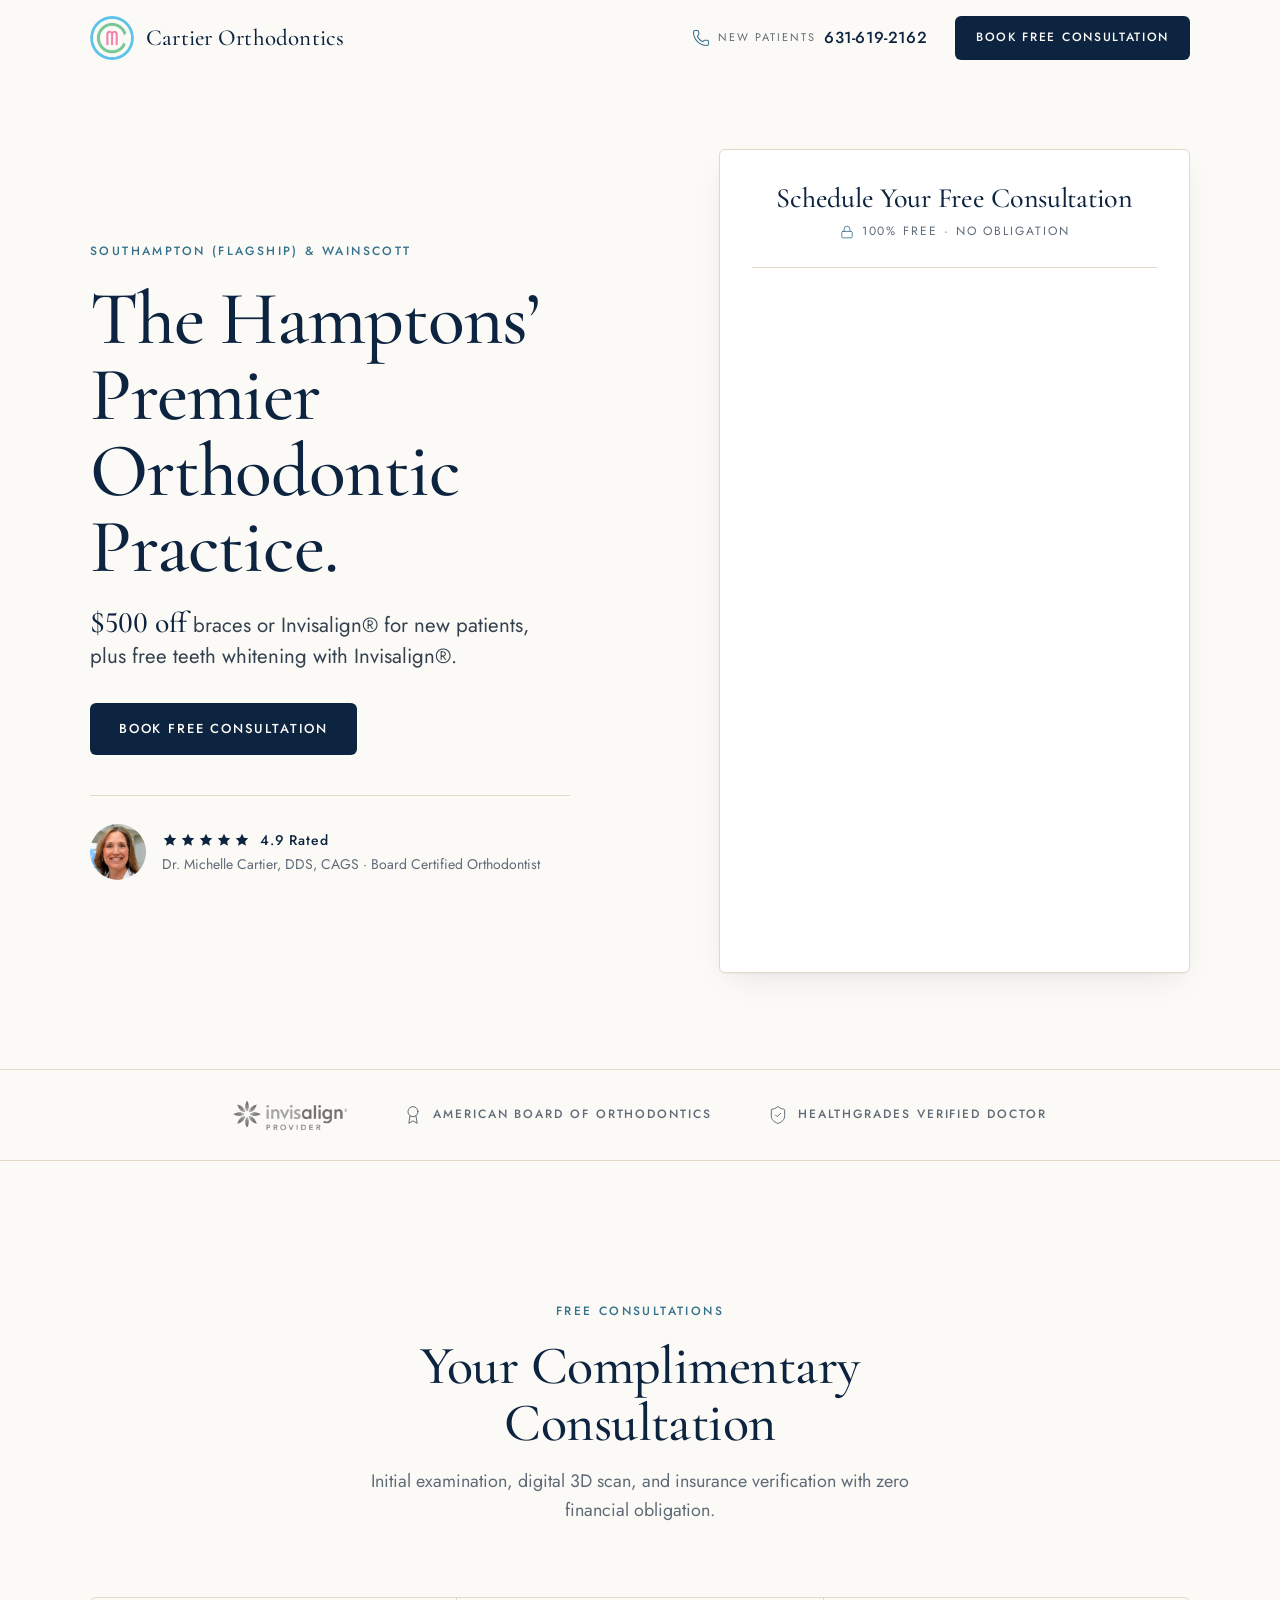
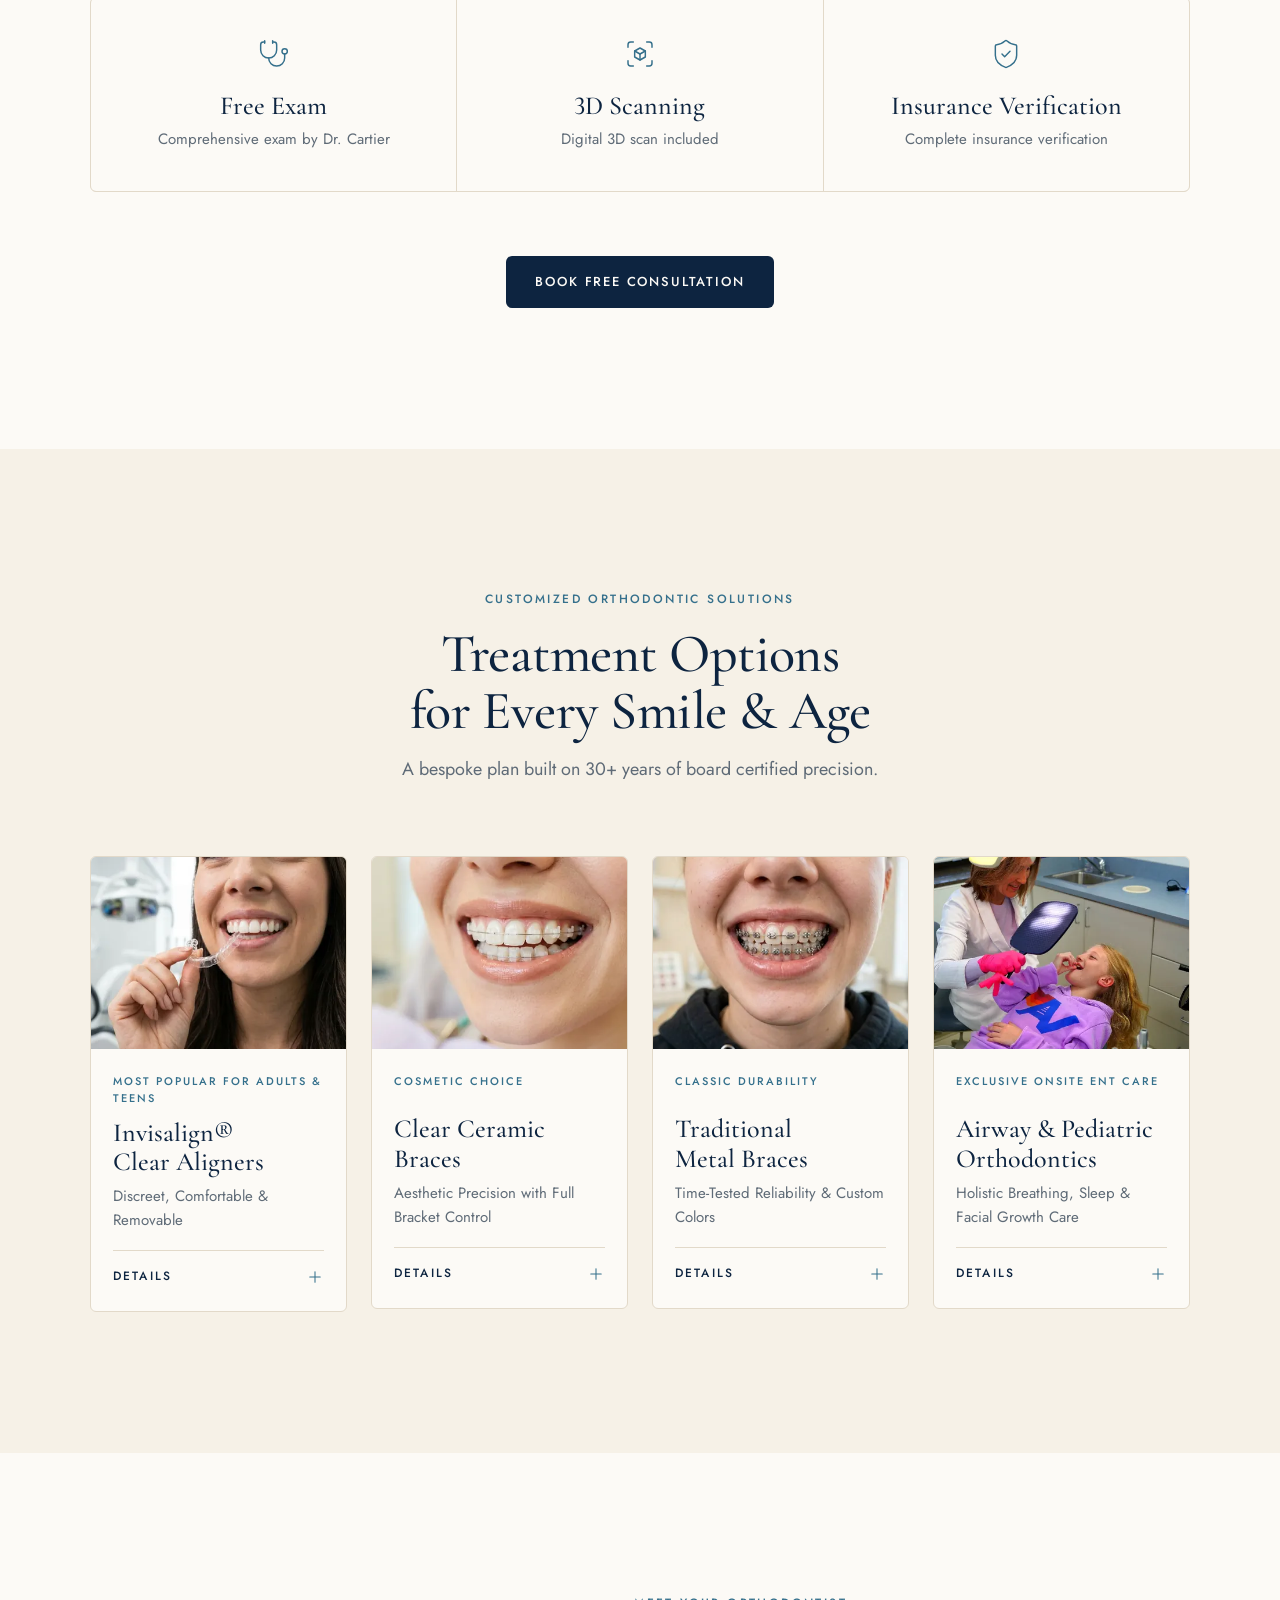
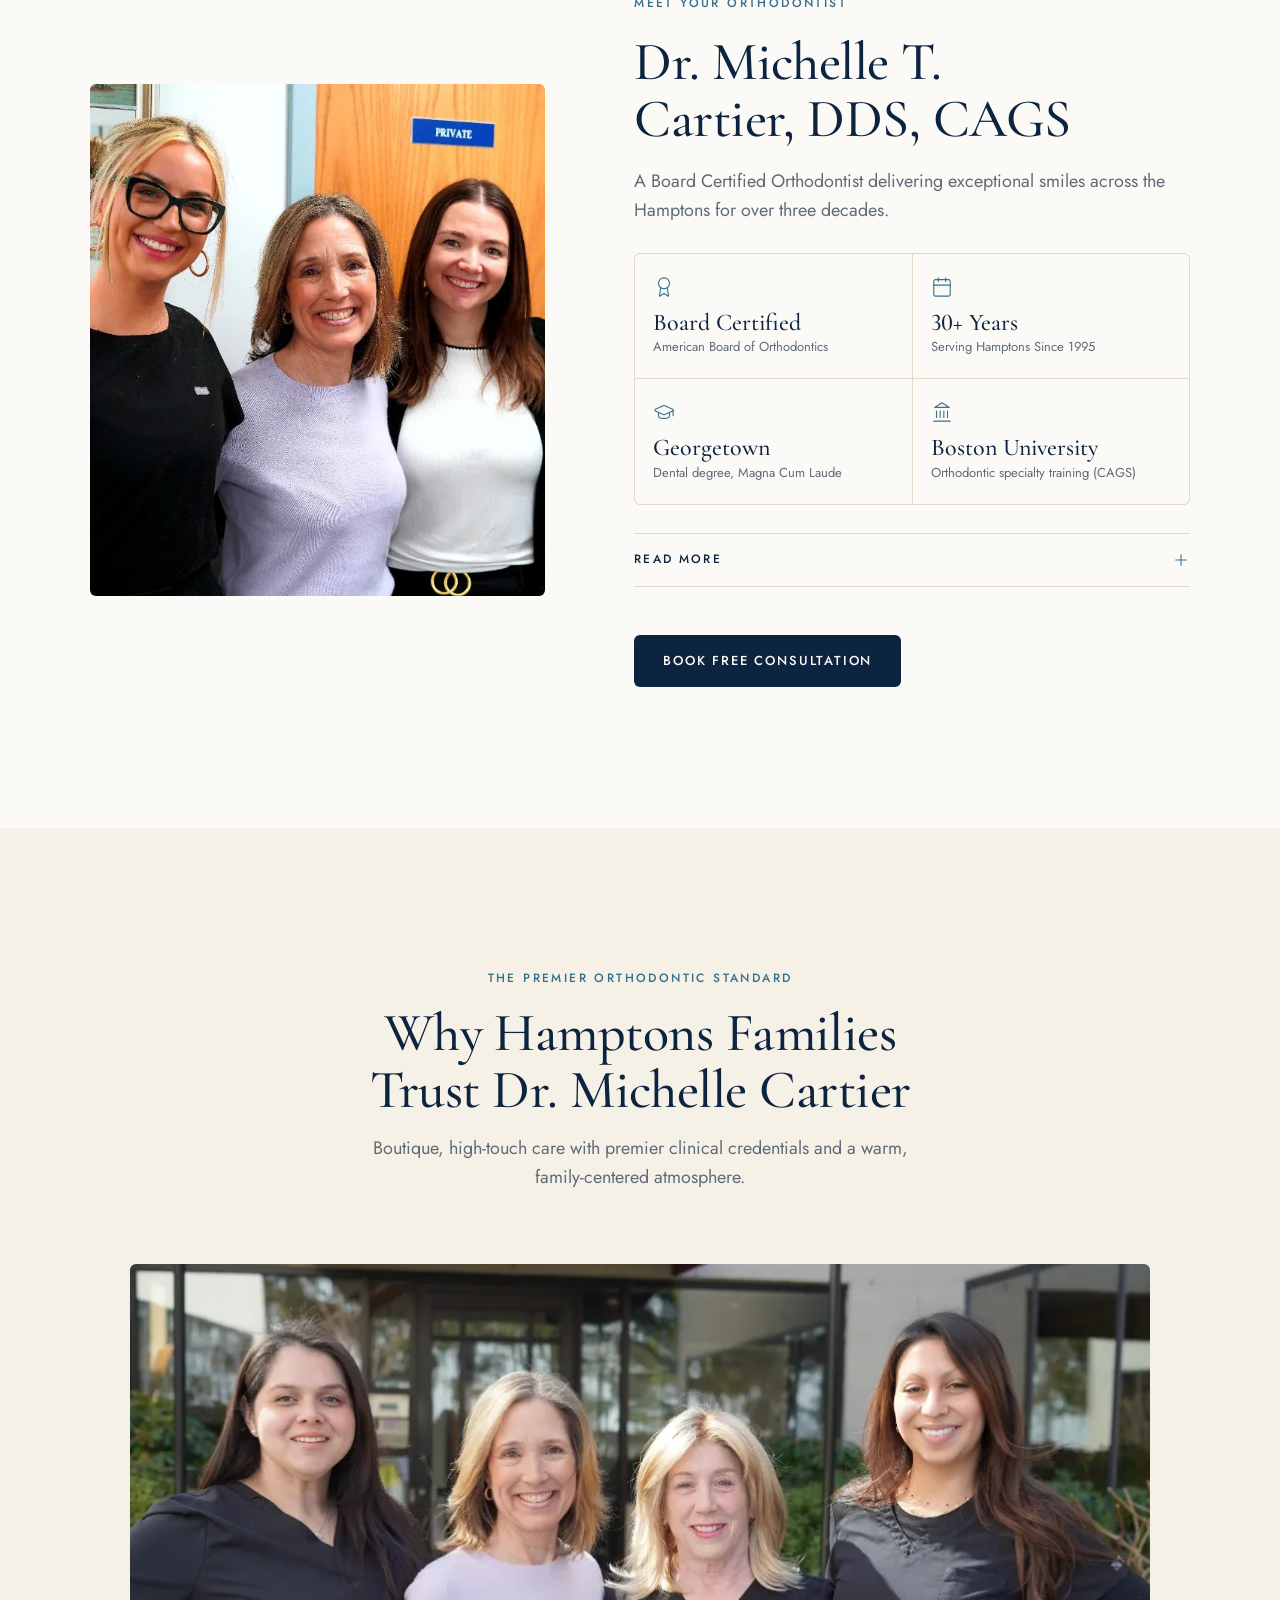
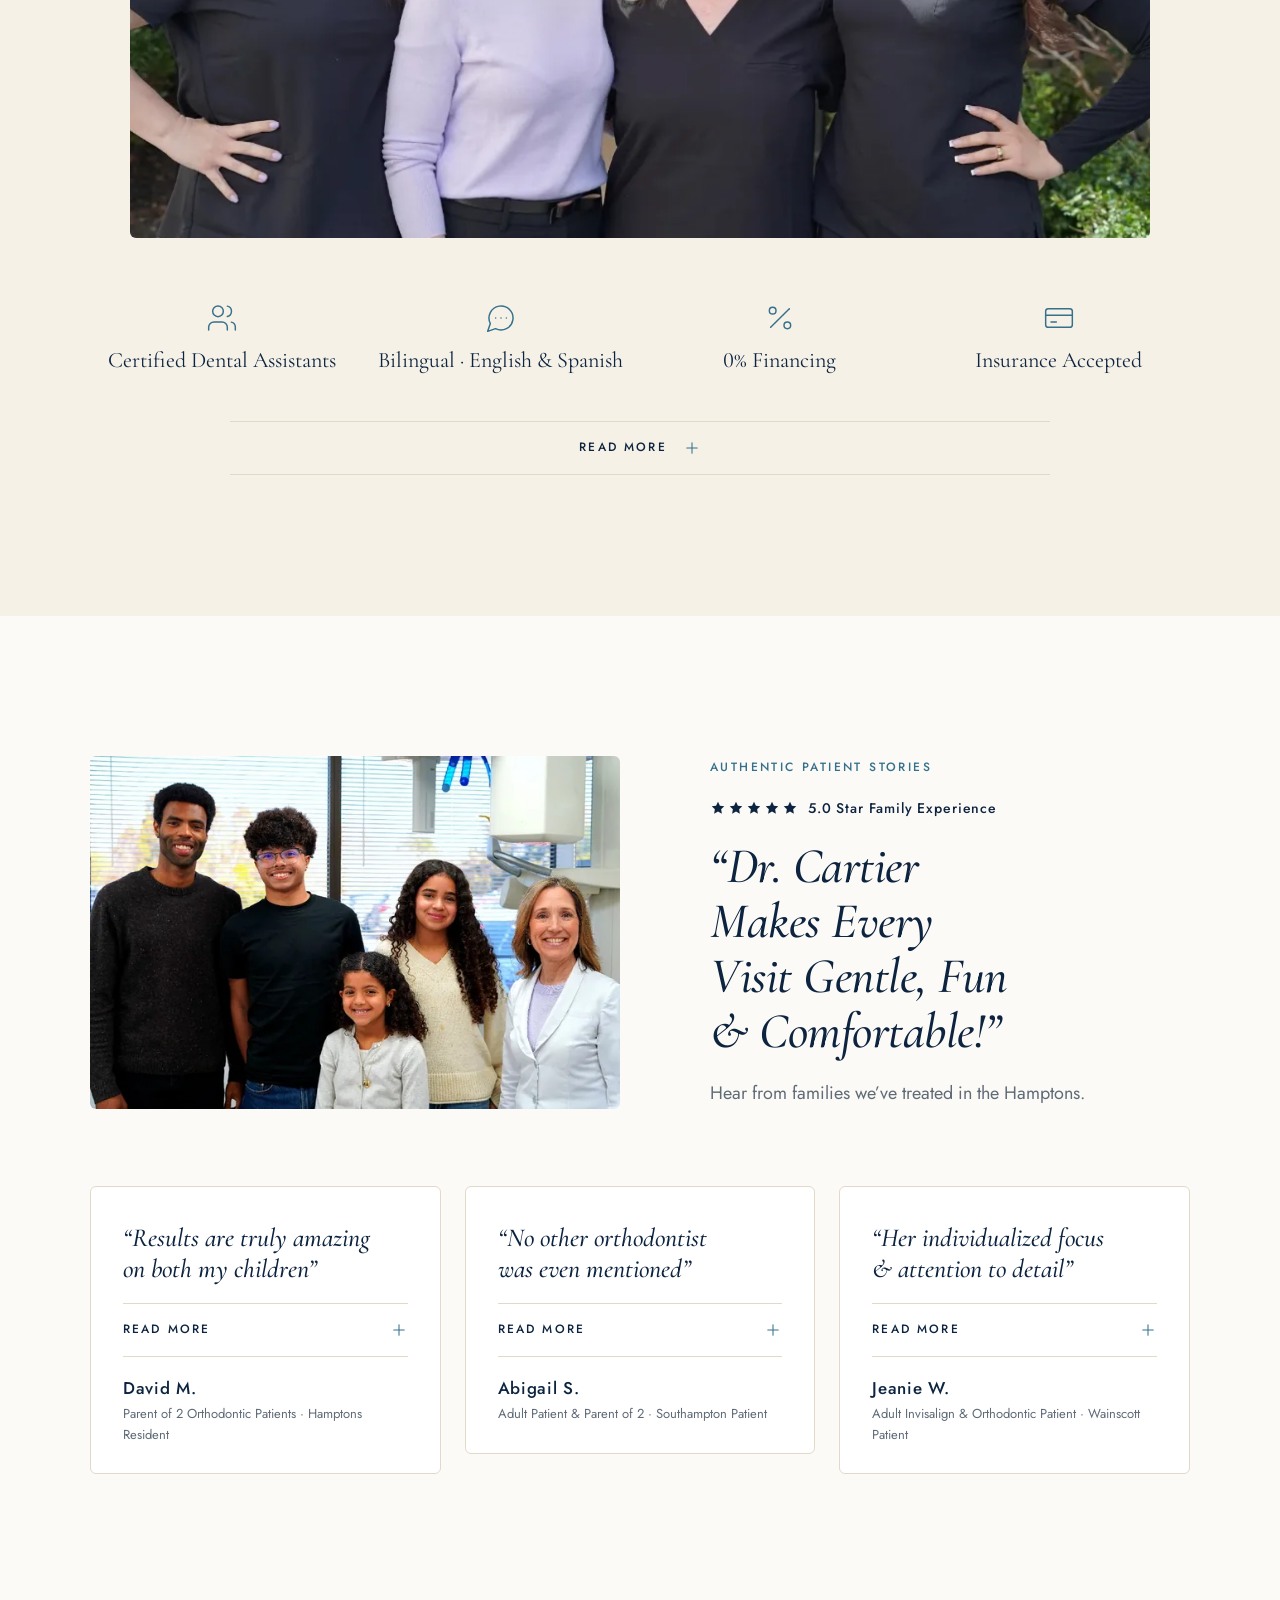
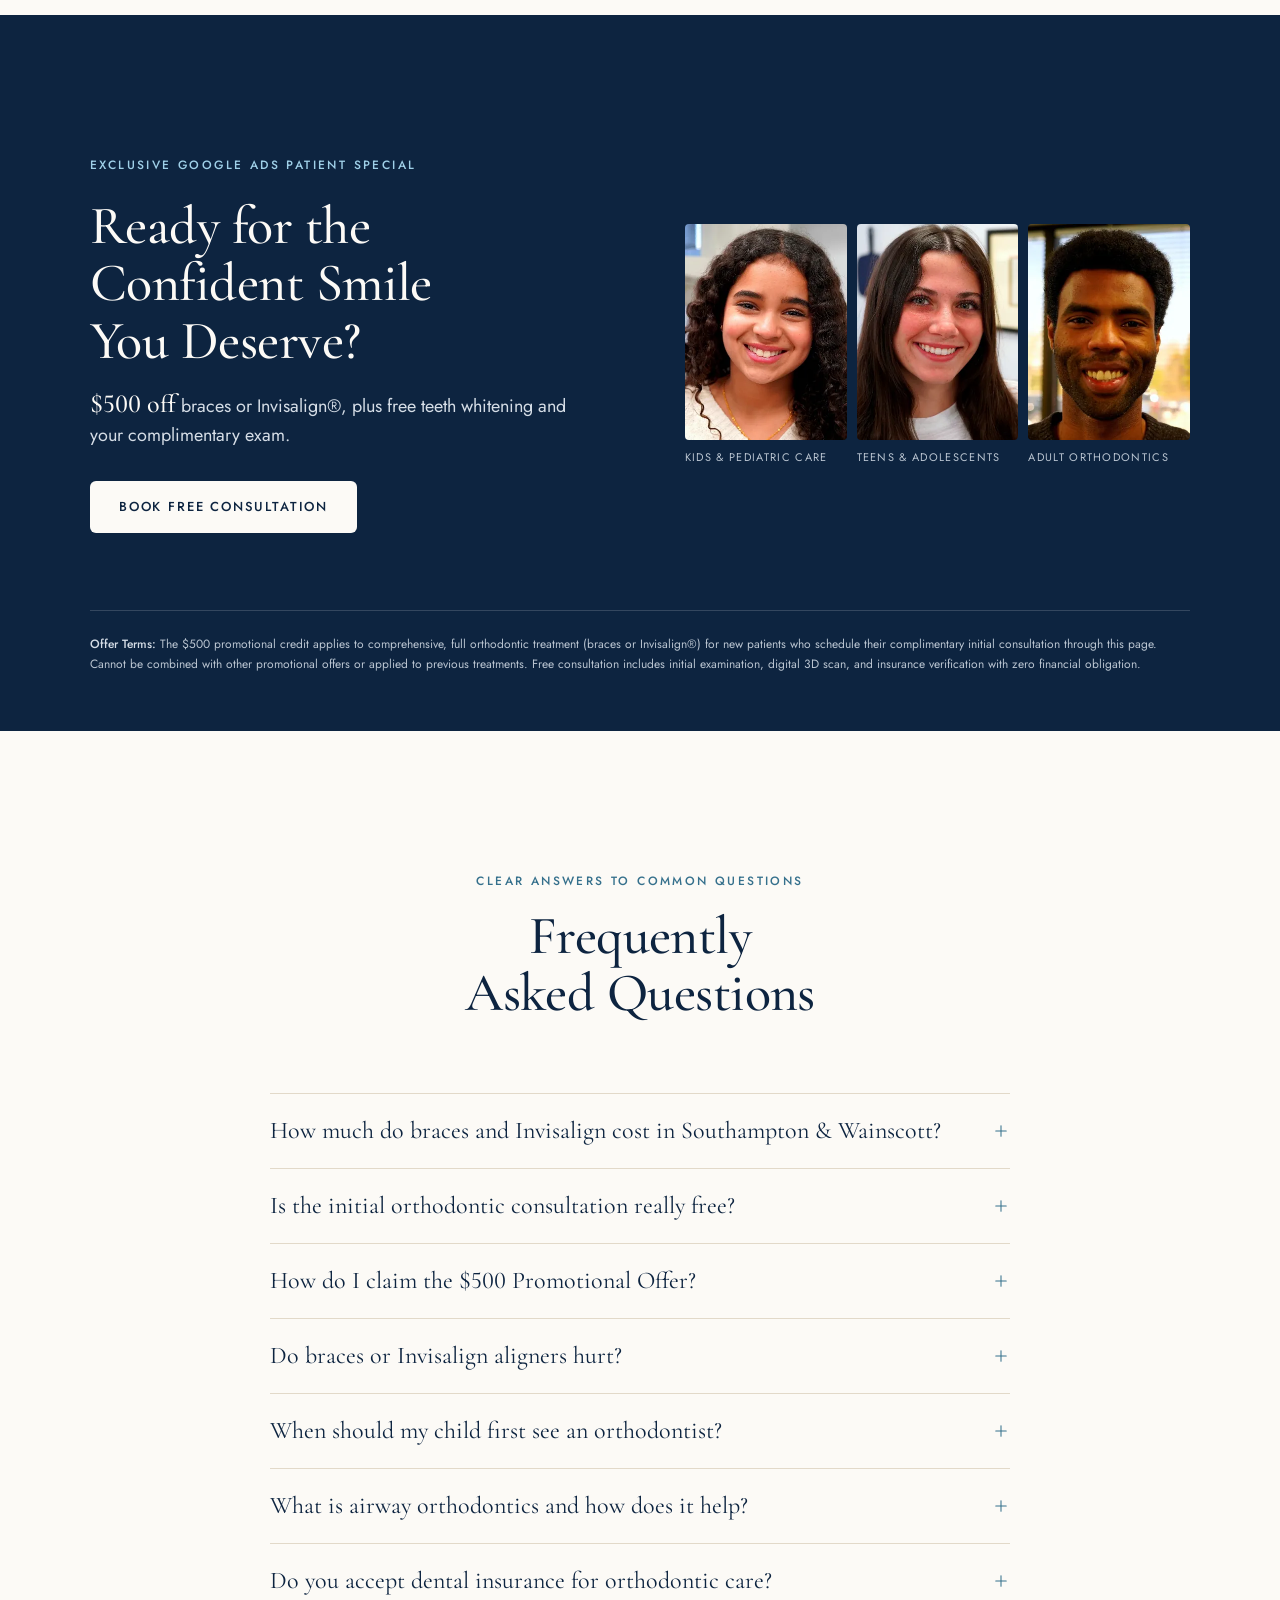
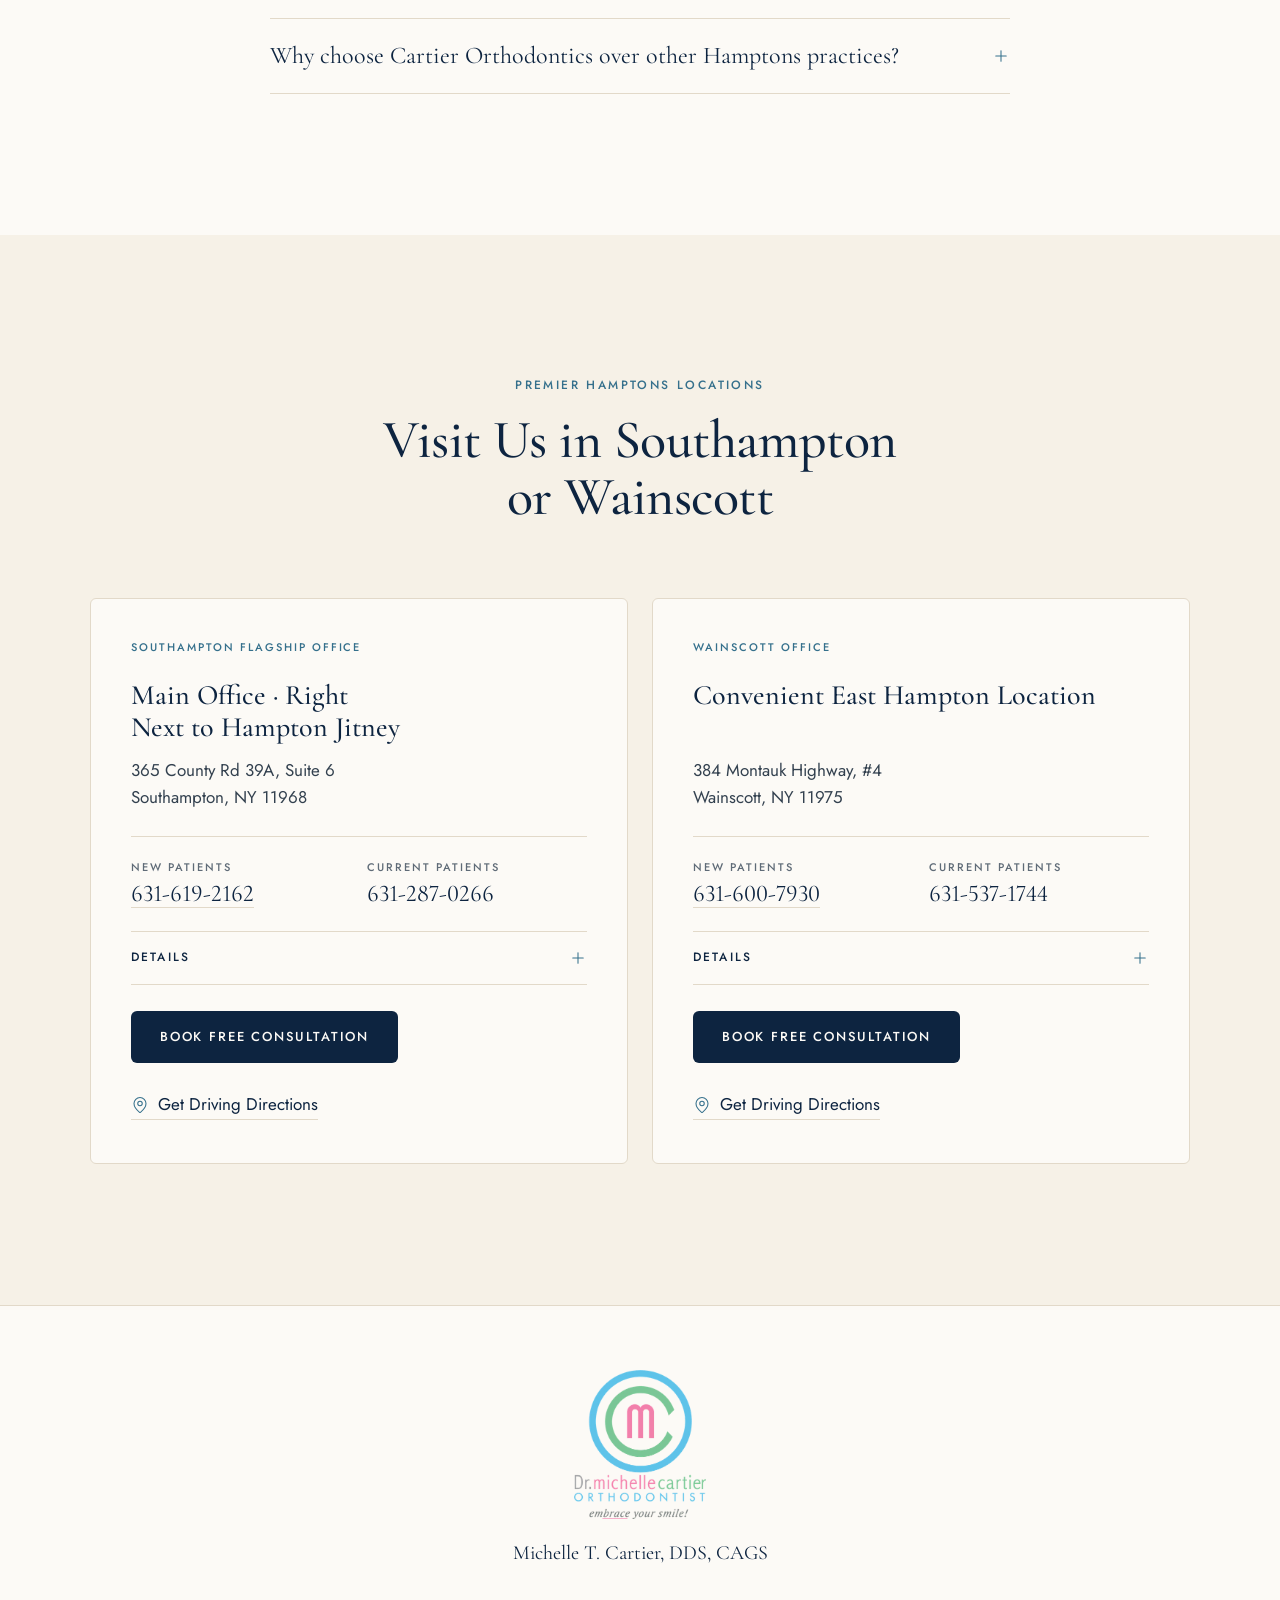
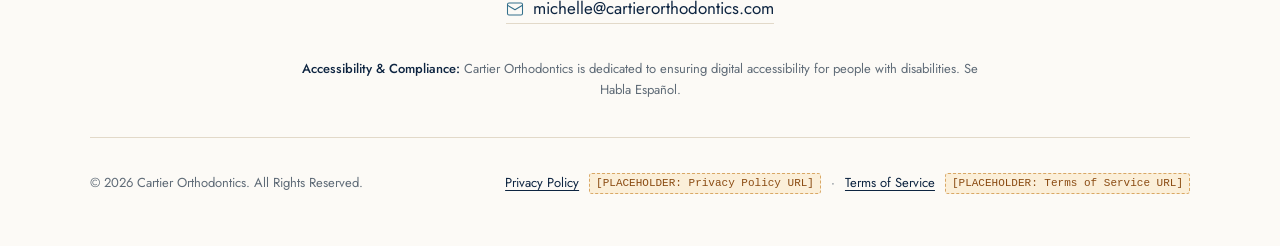
==== index.html @ 38814893 "Redesign Cartier Orthodontics landing page in a quiet-luxury style Static rebuild of the existing Go" ====
<!DOCTYPE html>
<html lang="en">
<head>
<meta charset="utf-8">
<meta name="viewport" content="width=device-width, initial-scale=1">
<title>Cartier Orthodontics | $500 Off Braces &amp; Invisalign | Southampton &amp; Wainscott</title>
<meta name="description" content="The Hamptons' Premier Orthodontic Practice. Board Certified Dr. Michelle Cartier offers Invisalign, braces, and pediatric airway care in Southampton &amp; Wainscott.">
<meta name="author" content="Cartier Orthodontics">
<meta property="og:type" content="website">
<meta property="og:title" content="Cartier Orthodontics | $500 Off Braces &amp; Invisalign | Southampton &amp; Wainscott">
<meta property="og:description" content="The Hamptons' Premier Orthodontic Practice. Board Certified Dr. Michelle Cartier offers Invisalign, braces, and pediatric airway care in Southampton &amp; Wainscott.">
<meta property="og:image" content="https://vibe.filesafe.space/1790687176859558297/attachments/1766eabd-2671-4371-a433-3eff29d74d68.jpg">
<meta name="twitter:card" content="summary_large_image">
<meta name="twitter:image" content="https://vibe.filesafe.space/1790687176859558297/attachments/1766eabd-2671-4371-a433-3eff29d74d68.jpg">
<meta name="theme-color" content="#fcfaf6">
<link rel="icon" type="image/png" href="assets/img/favicon.png">

<link rel="preconnect" href="https://link.smilehub.io">
<link rel="preload" href="assets/fonts/cormorant-garamond-latin-wght-normal.woff2" as="font" type="font/woff2" crossorigin>
<link rel="preload" href="assets/fonts/jost-latin-wght-normal.woff2" as="font" type="font/woff2" crossorigin>
<link rel="stylesheet" href="assets/css/styles.css">
<script>document.documentElement.className += ' js';</script>

<!-- ============================================================
     Google Ads tag + call-tracking + conversion helper.
     Copied unchanged from the existing landing page. Do not edit.
     ============================================================ -->
<script src="https://www.googletagmanager.com/gtag/js?id=AW-18036592609" async=""></script>
<script>window.dataLayer = window.dataLayer || [];
function gtag(){dataLayer.push(arguments);}
gtag('js', new Date());
gtag('config', 'AW-18036592609');
gtag('config', 'AW-18036592609/fwd5CI35qp8dEOGfwphD', { 'phone_conversion_number': '(631) 600-7930' });
gtag('config', 'AW-18036592609/lV72CJD5qp8dEOGfwphD', { 'phone_conversion_number': '(631) 619-2162' });
function gtag_report_conversion(url) {
  var callback = function () {
    if (typeof(url) != 'undefined') { window.location = url; }
  };
  gtag('event', 'conversion', {
      'send_to': 'AW-18036592609/rTI0CJP5qp8dEOGfwphD',
      'value': 5.0,
      'currency': 'USD',
      'event_callback': callback
  });
  return false;
}</script>
</head>
<body>

<!-- Line-icon sprite -->
<svg xmlns="http://www.w3.org/2000/svg" class="sprite" aria-hidden="true" focusable="false">
  <symbol id="i-phone" viewBox="0 0 24 24"><path d="M13.8 16.6a1 1 0 0 0 1.2-.3l.4-.5a2 2 0 0 1 1.6-.8h3a2 2 0 0 1 2 2v3a2 2 0 0 1-2 2A18 18 0 0 1 2 4a2 2 0 0 1 2-2h3a2 2 0 0 1 2 2v3a2 2 0 0 1-.8 1.6l-.5.4a1 1 0 0 0-.3 1.2 14 14 0 0 0 6.4 6.4z"/></symbol>
  <symbol id="i-star" viewBox="0 0 24 24"><path fill="currentColor" stroke="none" d="M12 2.6l2.9 5.9 6.5.9-4.7 4.6 1.1 6.5L12 17.4l-5.8 3.1 1.1-6.5L2.6 9.4l6.5-.9z"/></symbol>
  <symbol id="i-exam" viewBox="0 0 24 24"><path d="M11 2v2"/><path d="M5 2v2"/><path d="M5 3H4a2 2 0 0 0-2 2v4a6 6 0 0 0 12 0V5a2 2 0 0 0-2-2h-1"/><path d="M8 15a6 6 0 0 0 12 0v-3"/><circle cx="20" cy="10" r="2"/></symbol>
  <symbol id="i-scan" viewBox="0 0 24 24"><path d="M3 7V5a2 2 0 0 1 2-2h2"/><path d="M17 3h2a2 2 0 0 1 2 2v2"/><path d="M21 17v2a2 2 0 0 1-2 2h-2"/><path d="M7 21H5a2 2 0 0 1-2-2v-2"/><path d="M12 7.5l4 2.25v4.5l-4 2.25-4-2.25v-4.5z"/><path d="M12 12l4-2.25"/><path d="M12 12v4.5"/><path d="M12 12L8 9.75"/></symbol>
  <symbol id="i-shield" viewBox="0 0 24 24"><path d="M20 13c0 5-3.5 7.5-7.7 9a1 1 0 0 1-.6 0C7.5 20.500 4 18 4 13V6a1 1 0 0 1 1-1c2 0 4.500-1.200 6.200-2.700a1.200 1.200 0 0 1 1.600 0C14.500 3.800 17 5 19 5a1 1 0 0 1 1 1z"/><path d="M9 12l2 2 4-4"/></symbol>
  <symbol id="i-award" viewBox="0 0 24 24"><circle cx="12" cy="8" r="6"/><path d="M15.500 12.900L17 22l-5-3-5 3 1.500-9.100"/></symbol>
  <symbol id="i-calendar" viewBox="0 0 24 24"><path d="M8 2v4"/><path d="M16 2v4"/><rect x="3" y="4" width="18" height="18" rx="2"/><path d="M3 10h18"/></symbol>
  <symbol id="i-cap" viewBox="0 0 24 24"><path d="M21.400 10.900a1 1 0 0 0 0-1.800l-8.600-3.900a2 2 0 0 0-1.600 0L2.600 9.100a1 1 0 0 0 0 1.800l8.600 3.900a2 2 0 0 0 1.600 0z"/><path d="M22 10v6"/><path d="M6 12.500V16a6 3 0 0 0 12 0v-3.500"/></symbol>
  <symbol id="i-landmark" viewBox="0 0 24 24"><path d="M3 22h18"/><path d="M6 18v-7"/><path d="M10 18v-7"/><path d="M14 18v-7"/><path d="M18 18v-7"/><path d="M12 2l8 5H4z"/></symbol>
  <symbol id="i-users" viewBox="0 0 24 24"><path d="M16 21v-2a4 4 0 0 0-4-4H6a4 4 0 0 0-4 4v2"/><circle cx="9" cy="7" r="4"/><path d="M22 21v-2a4 4 0 0 0-3-3.900"/><path d="M16 3.100a4 4 0 0 1 0 7.800"/></symbol>
  <symbol id="i-chat" viewBox="0 0 24 24"><path d="M7.900 20A9 9 0 1 0 4 16.100L2 22z"/><path d="M8 12h.01"/><path d="M12 12h.01"/><path d="M16 12h.01"/></symbol>
  <symbol id="i-percent" viewBox="0 0 24 24"><path d="M19 5L5 19"/><circle cx="6.500" cy="6.500" r="2.500"/><circle cx="17.500" cy="17.500" r="2.500"/></symbol>
  <symbol id="i-card" viewBox="0 0 24 24"><rect x="2" y="5" width="20" height="14" rx="2"/><path d="M2 10h20"/><path d="M6 15h4"/></symbol>
  <symbol id="i-pin" viewBox="0 0 24 24"><path d="M20 10c0 5-5.500 10.200-7.400 11.800a1 1 0 0 1-1.200 0C9.500 20.200 4 15 4 10a8 8 0 0 1 16 0"/><circle cx="12" cy="10" r="3"/></symbol>
  <symbol id="i-arrow" viewBox="0 0 24 24"><path d="M5 12h14"/><path d="M13 6l6 6-6 6"/></symbol>
  <symbol id="i-plus" viewBox="0 0 24 24"><path d="M12 5v14"/><path d="M5 12h14"/></symbol>
  <symbol id="i-check" viewBox="0 0 24 24"><path d="M20 6L9 17l-5-5"/></symbol>
  <symbol id="i-mail" viewBox="0 0 24 24"><rect x="2" y="4" width="20" height="16" rx="2"/><path d="M22 7l-10 6L2 7"/></symbol>
  <symbol id="i-lock" viewBox="0 0 24 24"><rect x="3" y="11" width="18" height="11" rx="2"/><path d="M7 11V7a5 5 0 0 1 10 0v4"/></symbol>
</svg>

<a class="skip-link" href="#main">Skip to content</a>

<!-- 1. HEADER ================================================= -->
<header class="site-header" id="top">
  <div class="container header-inner">
    <a class="brand" href="#top">
      <img src="assets/img/logo-emblem.webp" width="160" height="159" alt="Cartier Orthodontics Logo" class="brand-mark">
      <span class="brand-name">Cartier Orthodontics</span>
    </a>
    <div class="header-actions">
      <a class="header-phone" href="tel:6316192162">
        <svg class="icon" aria-hidden="true"><use href="#i-phone"/></svg>
        <span class="header-phone-label">New Patients</span>
        <span class="header-phone-number">631-619-2162</span>
      </a>
      <a class="btn btn-primary btn-sm header-cta" href="#book" data-book>Book Free Consultation</a>
    </div>
  </div>
</header>

<main id="main">

<!-- 2. HERO =================================================== -->
<section class="hero" aria-labelledby="hero-title">
  <div class="container hero-grid">
    <div class="hero-copy">
      <p class="eyebrow">Southampton (Flagship) &amp; Wainscott</p>
      <h1 id="hero-title">The Hamptons’ Premier Orthodontic Practice.</h1>
      <p class="hero-offer"><strong>$500 off</strong> braces or Invisalign® for new patients, plus free teeth whitening with Invisalign®.</p>
      <a class="btn btn-primary hero-cta" href="#book" data-book>Book Free Consultation</a>
      <div class="hero-proof">
        <img src="assets/img/dr-cartier-avatar.webp" width="168" height="168" alt="Dr. Michelle Cartier, DDS, CAGS" class="hero-avatar">
        <div>
          <div class="rating">
            <span class="stars" aria-hidden="true">
              <svg class="icon"><use href="#i-star"/></svg><svg class="icon"><use href="#i-star"/></svg><svg class="icon"><use href="#i-star"/></svg><svg class="icon"><use href="#i-star"/></svg><svg class="icon"><use href="#i-star"/></svg>
            </span>
            <span class="rating-text">4.9 Rated</span>
          </div>
          <p class="hero-proof-line">Dr. Michelle Cartier, DDS, CAGS · Board Certified Orthodontist</p>
        </div>
      </div>
    </div>

    <div class="form-card" id="book" tabindex="-1">
      <div class="form-card-head">
        <h2>Schedule Your Free Consultation</h2>
        <p><svg class="icon" aria-hidden="true"><use href="#i-lock"/></svg> 100% Free · No Obligation</p>
      </div>
      <!-- SmileHub form embed: same form ID, attributes and embed script as the existing page. Do not edit. -->
      <div class="form-frame">
        <iframe src="https://link.smilehub.io/widget/form/3PoF8FP86X7OfRoyfHb0" style="width:100%;height:680px;border:none" id="inline-3PoF8FP86X7OfRoyfHb0" data-layout="{&quot;id&quot;:&quot;INLINE&quot;}" data-trigger-type="alwaysShow" data-trigger-value="" data-activation-type="alwaysActivated" data-activation-value="" data-deactivation-type="neverDeactivate" data-deactivation-value="" data-form-name="LPF - Basic $500 Off + Complimentary Teeth Whitening - New" data-layout-iframe-id="inline-3PoF8FP86X7OfRoyfHb0" data-form-id="3PoF8FP86X7OfRoyfHb0" data-cookie-consent="true" data-cookie-consent-provider="auto" title="LPF - Basic $500 Off + Complimentary Teeth Whitening - New"></iframe>
      </div>
    </div>
  </div>
</section>

<!-- 3. TRUST STRIP ============================================ -->
<section class="trust" aria-label="Credentials">
  <div class="container trust-row">
    <div class="trust-item">
      <img src="assets/img/invisalign-provider.webp" width="368" height="110" alt="Invisalign Verified Provider" loading="lazy" decoding="async">
    </div>
    <div class="trust-item">
      <svg class="icon" aria-hidden="true"><use href="#i-award"/></svg>
      <span>American Board of Orthodontics</span>
    </div>
    <div class="trust-item">
      <svg class="icon" aria-hidden="true"><use href="#i-shield"/></svg>
      <span>Healthgrades Verified Doctor</span>
    </div>
  </div>
</section>

<!-- 4. FREE CONSULTATION ====================================== -->
<section class="section" aria-labelledby="consult-title">
  <div class="container">
    <header class="section-head reveal">
      <p class="eyebrow">Free Consultations</p>
      <h2 id="consult-title">Your Complimentary Consultation</h2>
      <p class="lede">Initial examination, digital 3D scan, and insurance verification with zero financial obligation.</p>
    </header>
    <ul class="tiles tiles-3 reveal">
      <li class="tile">
        <svg class="icon icon-lg" aria-hidden="true"><use href="#i-exam"/></svg>
        <h3>Free Exam</h3>
        <p>Comprehensive exam by Dr. Cartier</p>
      </li>
      <li class="tile">
        <svg class="icon icon-lg" aria-hidden="true"><use href="#i-scan"/></svg>
        <h3>3D Scanning</h3>
        <p>Digital 3D scan included</p>
      </li>
      <li class="tile">
        <svg class="icon icon-lg" aria-hidden="true"><use href="#i-shield"/></svg>
        <h3>Insurance Verification</h3>
        <p>Complete insurance verification</p>
      </li>
    </ul>
    <div class="section-cta reveal">
      <a class="btn btn-primary" href="#book" data-book>Book Free Consultation</a>
    </div>
  </div>
</section>

<!-- 5. TREATMENTS ============================================= -->
<section class="section section-ivory" id="treatments-section" aria-labelledby="treatments-title">
  <div class="container">
    <header class="section-head reveal">
      <p class="eyebrow">Customized Orthodontic Solutions</p>
      <h2 id="treatments-title">Treatment Options for Every Smile &amp; Age</h2>
      <p class="lede">A bespoke plan built on 30+ years of board certified precision.</p>
    </header>

    <div class="cards cards-4 reveal">

      <article class="card treatment">
        <div class="card-media">
          <img src="assets/img/treatment-invisalign-440.webp" srcset="assets/img/treatment-invisalign-440.webp 440w, assets/img/treatment-invisalign-720.webp 669w" sizes="(min-width: 1080px) 260px, (min-width: 640px) 45vw, 92vw" width="669" height="502" alt="Invisalign® Clear Aligners" loading="lazy" decoding="async">
        </div>
        <div class="card-body">
          <p class="card-tag">Most Popular for Adults &amp; Teens</p>
          <h3>Invisalign® Clear Aligners</h3>
          <p class="card-line">Discreet, Comfortable &amp; Removable</p>
          <details class="more">
            <summary><span>Details</span><svg class="icon" aria-hidden="true"><use href="#i-plus"/></svg></summary>
            <div class="more-body">
              <p>A series of custom, virtually invisible trays that gently straighten your teeth. Removable for meals, photos, and brushing, giving you maximum freedom without metal brackets.</p>
              <ul class="checks">
                <li>100% Removable for eating, sports &amp; events</li>
                <li>Smooth, comfortable medical-grade SmartTrack plastic</li>
                <li>Average treatment time: 6 to 18 months</li>
                <li>Includes Free Professional Whitening with $500 Offer</li>
              </ul>
              <figure class="before-after">
                <img src="assets/img/before-after-invisalign-14mo.webp" width="295" height="168" alt="Invisalign before and after smile transformation" loading="lazy" decoding="async">
                <figcaption>Before &amp; After · Treatment duration: 14 Months</figcaption>
              </figure>
            </div>
          </details>
        </div>
      </article>

      <article class="card treatment">
        <div class="card-media">
          <img src="assets/img/treatment-clear-braces-440.webp" srcset="assets/img/treatment-clear-braces-440.webp 440w, assets/img/treatment-clear-braces-720.webp 669w" sizes="(min-width: 1080px) 260px, (min-width: 640px) 45vw, 92vw" width="669" height="502" alt="Clear Ceramic Braces" loading="lazy" decoding="async">
        </div>
        <div class="card-body">
          <p class="card-tag">Cosmetic Choice</p>
          <h3>Clear Ceramic Braces</h3>
          <p class="card-line">Aesthetic Precision with Full Bracket Control</p>
          <details class="more">
            <summary><span>Details</span><svg class="icon" aria-hidden="true"><use href="#i-plus"/></svg></summary>
            <div class="more-body">
              <p>Crafted from translucent ceramic material that blends seamlessly with your natural tooth shade. Provides the strong corrective power of braces with minimal visual impact.</p>
              <ul class="checks">
                <li>Translucent ceramic brackets blend with teeth</li>
                <li>Stain-resistant and smooth against lips and cheeks</li>
                <li>Ideal for complex alignments needing subtle appearance</li>
                <li>Eligible for $500 Off &amp; 0% flexible payment plans</li>
              </ul>
              <figure class="before-after">
                <img src="assets/img/before-after-clear-braces-16mo.webp" width="290" height="164" alt="Clear braces before and after smile transformation" loading="lazy" decoding="async">
                <figcaption>Before &amp; After · Treatment duration: 16 Months</figcaption>
              </figure>
            </div>
          </details>
        </div>
      </article>

      <article class="card treatment">
        <div class="card-media">
          <img src="assets/img/treatment-metal-braces-440.webp" srcset="assets/img/treatment-metal-braces-440.webp 440w, assets/img/treatment-metal-braces-720.webp 669w" sizes="(min-width: 1080px) 260px, (min-width: 640px) 45vw, 92vw" width="669" height="502" alt="Traditional Metal Braces" loading="lazy" decoding="async">
        </div>
        <div class="card-body">
          <p class="card-tag">Classic Durability</p>
          <h3>Traditional Metal Braces</h3>
          <p class="card-line">Time-Tested Reliability &amp; Custom Colors</p>
          <details class="more">
            <summary><span>Details</span><svg class="icon" aria-hidden="true"><use href="#i-plus"/></svg></summary>
            <div class="more-body">
              <p>High-grade stainless steel brackets engineered for optimum comfort and accuracy. A proven, durable solution for kids, teens, and adults with fun color tie options.</p>
              <ul class="checks">
                <li>Modern low-profile brackets for maximum comfort</li>
                <li>Fun customizable color bands for kids and teens</li>
                <li>Most cost-effective solution for all orthodontic corrections</li>
                <li>Eligible for $500 Off &amp; low monthly payments</li>
              </ul>
              <figure class="before-after">
                <img src="assets/img/before-after-metal-braces-18mo.webp" width="298" height="160" alt="Metal braces before and after smile transformation" loading="lazy" decoding="async">
                <figcaption>Before &amp; After · Treatment duration: 18 Months</figcaption>
              </figure>
            </div>
          </details>
        </div>
      </article>

      <article class="card treatment">
        <div class="card-media">
          <img src="assets/img/treatment-airway-pediatric-440.webp" srcset="assets/img/treatment-airway-pediatric-440.webp 440w, assets/img/treatment-airway-pediatric-720.webp 720w" sizes="(min-width: 1080px) 260px, (min-width: 640px) 45vw, 92vw" width="720" height="540" alt="Airway &amp; Pediatric Orthodontics" loading="lazy" decoding="async">
        </div>
        <div class="card-body">
          <p class="card-tag">Exclusive Onsite ENT Care</p>
          <h3>Airway &amp; Pediatric Orthodontics</h3>
          <p class="card-line">Holistic Breathing, Sleep &amp; Facial Growth Care</p>
          <details class="more">
            <summary><span>Details</span><svg class="icon" aria-hidden="true"><use href="#i-plus"/></svg></summary>
            <div class="more-body">
              <p>Addressing how jaw and palate development affects breathing, snoring, restless sleep, and overall wellness. Dr. Cartier collaborates directly with an onsite ENT specialist.</p>
              <ul class="checks">
                <li>Early evaluation recommended by age 7 by AAO</li>
                <li>Treats mouth breathing, snoring &amp; restless sleep</li>
                <li>Gentle palate expansion to guide natural jaw growth</li>
                <li>Comprehensive whole-health approach unique in the Hamptons</li>
              </ul>
            </div>
          </details>
        </div>
      </article>

    </div>
  </div>
</section>

<!-- 6. MEET DR. CARTIER ======================================= -->
<section class="section" aria-labelledby="doctor-title">
  <div class="container split">
    <figure class="split-media portrait reveal">
      <img src="assets/img/dr-cartier-portrait-400.webp" srcset="assets/img/dr-cartier-portrait-400.webp 400w, assets/img/dr-cartier-portrait-605.webp 605w" sizes="(min-width: 900px) 460px, 92vw" width="605" height="682" alt="Dr. Michelle Cartier DDS CAGS with Hamptons patients" loading="lazy" decoding="async">
    </figure>
    <div class="split-copy reveal">
      <p class="eyebrow">Meet Your Orthodontist</p>
      <h2 id="doctor-title">Dr. Michelle T. Cartier, <span class="nowrap">DDS, CAGS</span></h2>
      <p class="lede">A Board Certified Orthodontist delivering exceptional smiles across the Hamptons for over three decades.</p>

      <ul class="stats">
        <li><svg class="icon" aria-hidden="true"><use href="#i-award"/></svg><strong>Board Certified</strong><span>American Board of Orthodontics</span></li>
        <li><svg class="icon" aria-hidden="true"><use href="#i-calendar"/></svg><strong>30+ Years</strong><span>Serving Hamptons Since 1995</span></li>
        <li><svg class="icon" aria-hidden="true"><use href="#i-cap"/></svg><strong>Georgetown</strong><span>Dental degree, Magna Cum Laude</span></li>
        <li><svg class="icon" aria-hidden="true"><use href="#i-landmark"/></svg><strong>Boston University</strong><span>Orthodontic specialty training (CAGS)</span></li>
      </ul>

      <details class="more more-inline">
        <summary><span>Read more</span><svg class="icon" aria-hidden="true"><use href="#i-plus"/></svg></summary>
        <div class="more-body">
          <p>Dr. Michelle Cartier is a Board Certified Orthodontist who has been delivering exceptional smiles throughout Southampton, Wainscott, and the greater Hamptons for over three decades.</p>
          <p>She earned her dental degree from Georgetown University School of Dentistry (graduating Magna Cum Laude) and completed her postdoctoral orthodontic specialty training (CAGS) at Boston University. Her clinical team consists entirely of Certified Dental Assistants, ensuring patient safety, comfort, and clinical precision at every step.</p>
          <p>Dr. Cartier has built her Southampton practice on an unwavering commitment to personalized continuity: you see Dr. Cartier personally at every single appointment in a calm, boutique environment.</p>
          <ul class="checks">
            <li>Treats children, teens, adults &amp; patients with special needs</li>
            <li>100% Certified Dental Assistant clinical team</li>
            <li>Southampton flagship located right next to the Hampton Jitney</li>
            <li>Bilingual consultations available in English &amp; Spanish</li>
          </ul>
        </div>
      </details>

      <a class="btn btn-primary" href="#book" data-book>Book Free Consultation</a>
    </div>
  </div>
</section>

<!-- 7. WHY CARTIER ============================================ -->
<section class="section section-ivory" aria-labelledby="why-title">
  <div class="container">
    <header class="section-head reveal">
      <p class="eyebrow">The Premier Orthodontic Standard</p>
      <h2 id="why-title">Why Hamptons Families Trust Dr. Michelle Cartier</h2>
      <p class="lede">Boutique, high-touch care with premier clinical credentials and a warm, family-centered atmosphere.</p>
    </header>

    <figure class="wide-media reveal">
      <img src="assets/img/dr-cartier-team-640.webp" srcset="assets/img/dr-cartier-team-640.webp 640w, assets/img/dr-cartier-team-1024.webp 1024w" sizes="(min-width: 1100px) 1020px, 92vw" width="1024" height="683" alt="Dr. Michelle Cartier and her Certified Dental Assistant Staff" loading="lazy" decoding="async">
    </figure>

    <ul class="icon-row reveal">
      <li><svg class="icon icon-lg" aria-hidden="true"><use href="#i-users"/></svg><span>Certified Dental Assistants</span></li>
      <li><svg class="icon icon-lg" aria-hidden="true"><use href="#i-chat"/></svg><span>Bilingual · English &amp; Spanish</span></li>
      <li><svg class="icon icon-lg" aria-hidden="true"><use href="#i-percent"/></svg><span>0% Financing</span></li>
      <li><svg class="icon icon-lg" aria-hidden="true"><use href="#i-card"/></svg><span>Insurance Accepted</span></li>
    </ul>

    <details class="more more-center reveal">
      <summary><span>Read more</span><svg class="icon" aria-hidden="true"><use href="#i-plus"/></svg></summary>
      <div class="more-body">
        <dl class="reasons">
          <div><dt>Same Doctor, Every Single Visit</dt><dd>Your smile is never passed off to rotating junior associates. Dr. Michelle Cartier personally examines, plans, and oversees your care at every appointment.</dd></div>
          <div><dt>100% Certified Dental Assistant Staff</dt><dd>Every member of our clinical team is a Certified Dental Assistant, ensuring the highest echelon of clinical expertise, safety, and attentive patient comfort.</dd></div>
          <div><dt>Premier Hamptons Convenience</dt><dd>Our flagship Southampton office is situated right next to the Hampton Jitney for effortless travel, complemented by our Wainscott location.</dd></div>
          <div><dt>American Board of Orthodontics Certified</dt><dd>Held by only 1 in 3 orthodontists nationwide. Dr. Cartier brings over 30 years of board-certified precision and bespoke aesthetic design to every smile.</dd></div>
          <div><dt>Flexible 0% Financing &amp; Insurance Accepted</dt><dd>We accept most major dental insurance policies (covering 25–50% of care) and offer interest-free monthly payment plans tailored to your family.</dd></div>
          <div><dt>Boutique, Family-Oriented Atmosphere</dt><dd>A warm, welcoming environment catering to young children, teens, adults, and individuals with special needs with utmost patience and gentleness.</dd></div>
        </dl>
      </div>
    </details>
  </div>
</section>

<!-- 8. TESTIMONIALS =========================================== -->
<section class="section" aria-labelledby="stories-title">
  <div class="container">
    <div class="split split-quote">
      <figure class="split-media reveal">
        <img src="assets/img/dr-cartier-family-640.webp" srcset="assets/img/dr-cartier-family-640.webp 640w, assets/img/dr-cartier-family-1024.webp 1024w" sizes="(min-width: 900px) 520px, 92vw" width="1024" height="682" alt="Dr. Michelle Cartier with happy Hamptons family patient" loading="lazy" decoding="async">
      </figure>
      <div class="split-copy reveal">
        <p class="eyebrow">Authentic Patient Stories</p>
        <div class="rating">
          <span class="stars" aria-hidden="true">
            <svg class="icon"><use href="#i-star"/></svg><svg class="icon"><use href="#i-star"/></svg><svg class="icon"><use href="#i-star"/></svg><svg class="icon"><use href="#i-star"/></svg><svg class="icon"><use href="#i-star"/></svg>
          </span>
          <span class="rating-text">5.0 Star Family Experience</span>
        </div>
        <h2 id="stories-title" class="pull-quote">“Dr. Cartier Makes Every Visit Gentle, Fun &amp; Comfortable!”</h2>
        <p class="lede">Hear from families we’ve treated in the Hamptons.</p>
      </div>
    </div>

    <div class="reviews reveal" role="list">
      <article class="review" role="listitem">
        <h3>“Results are truly amazing on both my children”</h3>
        <details class="more">
          <summary><span>Read more</span><svg class="icon" aria-hidden="true"><use href="#i-plus"/></svg></summary>
          <div class="more-body">
            <p>“Dr. Cartier is a well qualified and passionate Orthodontist. She has attended top schools and is Board Certified, which few Orthodontists are. Being Board Certified indicates a willingness to go the extra mile to stay on top of all the latest procedures. Though education is very important, so is being committed to being the best that you can be in your field, and Dr. Cartier demonstrates this. Dr. Cartier has worked on both my children and the results are truly amazing. Dr. Cartier is clearly one of the most qualified and caring orthodontists, and I highly recommend her.”</p>
          </div>
        </details>
        <footer>
          <strong>David M.</strong>
          <span>Parent of 2 Orthodontic Patients · Hamptons Resident</span>
        </footer>
      </article>

      <article class="review" role="listitem">
        <h3>“No other orthodontist was even mentioned”</h3>
        <details class="more">
          <summary><span>Read more</span><svg class="icon" aria-hidden="true"><use href="#i-plus"/></svg></summary>
          <div class="more-body">
            <p>“As an adult I found myself needing braces. I inquired with friends to find a good orthodontist, and I received consistently positive recommendations for Dr. Michelle Cartier... in fact no other orthodontist was even mentioned. I scheduled a (free) consultation with her, after which I felt completely confident that she could correct the problems I was having. The results were fantastic. I am very happy I did it. The atmosphere of Dr. Cartier’s office is personable yet professional, and her effervescent personality made my orthodontic experience actually enjoyable. Since that time she has seen both of my children and given them beautiful smiles too.”</p>
          </div>
        </details>
        <footer>
          <strong>Abigail S.</strong>
          <span>Adult Patient &amp; Parent of 2 · Southampton Patient</span>
        </footer>
      </article>

      <article class="review" role="listitem">
        <h3>“Her individualized focus &amp; attention to detail”</h3>
        <details class="more">
          <summary><span>Read more</span><svg class="icon" aria-hidden="true"><use href="#i-plus"/></svg></summary>
          <div class="more-body">
            <p>“Dr. Michelle Cartier is approachable, passionate, and professional. Her individualized focus, attention to detail, and willingness to be available for questions or concerns have consistently characterized her style throughout my treatment. Dr. Cartier is a consummate professional, thorough in every regard and quick to reach out for collaboration with other professionals concerning my care when needed. Additionally, she is an absolute delight. Her positive and upbeat manner coupled with her skill has made my orthodontic journey both joyful and successful.”</p>
          </div>
        </details>
        <footer>
          <strong>Jeanie W.</strong>
          <span>Adult Invisalign &amp; Orthodontic Patient · Wainscott Patient</span>
        </footer>
      </article>
    </div>
  </div>
</section>

<!-- 9. OFFER REMINDER ========================================= -->
<section class="offer" aria-labelledby="offer-title">
  <div class="container">
    <div class="offer-grid">
      <div class="offer-copy reveal">
        <p class="eyebrow">Exclusive Google Ads Patient Special</p>
        <h2 id="offer-title">Ready for the Confident Smile You Deserve?</h2>
        <p class="lede"><strong>$500 off</strong> braces or Invisalign®, plus free teeth whitening and your complimentary exam.</p>
        <a class="btn btn-light" href="#book" data-book>Book Free Consultation</a>
      </div>
      <div class="offer-gallery reveal">
        <figure>
          <img src="assets/img/patient-pediatric-320.webp" srcset="assets/img/patient-pediatric-320.webp 320w, assets/img/patient-pediatric-512.webp 512w" sizes="(min-width: 900px) 180px, 30vw" width="512" height="682" alt="Cartier Orthodontics smiling pediatric patient Southampton" loading="lazy" decoding="async">
          <figcaption>Kids &amp; Pediatric Care</figcaption>
        </figure>
        <figure>
          <img src="assets/img/patient-teen-320.webp" srcset="assets/img/patient-teen-320.webp 320w, assets/img/patient-teen-512.webp 512w" sizes="(min-width: 900px) 180px, 30vw" width="512" height="682" alt="Cartier Orthodontics happy teen patient smile Hamptons" loading="lazy" decoding="async">
          <figcaption>Teens &amp; Adolescents</figcaption>
        </figure>
        <figure>
          <img src="assets/img/patient-adult-320.webp" srcset="assets/img/patient-adult-320.webp 320w, assets/img/patient-adult-512.webp 509w" sizes="(min-width: 900px) 180px, 30vw" width="509" height="679" alt="Cartier Orthodontics adult patient with straight healthy smile" loading="lazy" decoding="async">
          <figcaption>Adult Orthodontics</figcaption>
        </figure>
      </div>
    </div>
    <p class="offer-terms"><strong>Offer Terms:</strong> The $500 promotional credit applies to comprehensive, full orthodontic treatment (braces or Invisalign®) for new patients who schedule their complimentary initial consultation through this page. Cannot be combined with other promotional offers or applied to previous treatments. Free consultation includes initial examination, digital 3D scan, and insurance verification with zero financial obligation.</p>
  </div>
</section>

<!-- 10. FAQ =================================================== -->
<section class="section" aria-labelledby="faq-title">
  <div class="container container-narrow">
    <header class="section-head reveal">
      <p class="eyebrow">Clear Answers to Common Questions</p>
      <h2 id="faq-title">Frequently Asked Questions</h2>
    </header>

    <div class="faq reveal">
      <details>
        <summary><span>How much do braces and Invisalign cost in Southampton &amp; Wainscott?</span><svg class="icon" aria-hidden="true"><use href="#i-plus"/></svg></summary>
        <div class="faq-a"><p>Orthodontic treatment typically ranges from $3,000 to $7,000 depending on the complexity of your alignment. At Cartier Orthodontics, we make treatment comfortable for your family budget with flexible 0% interest financing and low monthly payment options. Your free consultation includes a complete, transparent cost breakdown before you commit to anything.</p></div>
      </details>
      <details>
        <summary><span>Is the initial orthodontic consultation really free?</span><svg class="icon" aria-hidden="true"><use href="#i-plus"/></svg></summary>
        <div class="faq-a"><p>Yes, 100% free! Your initial visit includes a comprehensive exam by Board Certified Orthodontist Dr. Michelle Cartier, digital 3D scanning, and a complete insurance verification with zero financial obligation.</p></div>
      </details>
      <details>
        <summary><span>How do I claim the $500 Promotional Offer?</span><svg class="icon" aria-hidden="true"><use href="#i-plus"/></svg></summary>
        <div class="faq-a"><p>Simply complete the form on this page or call our Southampton or Wainscott office to book your free consultation. Your $500 promotional credit will be applied directly to full braces or Invisalign treatment when you start care.</p></div>
      </details>
      <details>
        <summary><span>Do braces or Invisalign aligners hurt?</span><svg class="icon" aria-hidden="true"><use href="#i-plus"/></svg></summary>
        <div class="faq-a"><p>Modern braces and Invisalign SmartTrack aligners are designed for optimal comfort. You may experience slight pressure for a few days after adjustments or starting a new tray set, which indicates your teeth are safely aligning.</p></div>
      </details>
      <details>
        <summary><span>When should my child first see an orthodontist?</span><svg class="icon" aria-hidden="true"><use href="#i-plus"/></svg></summary>
        <div class="faq-a"><p>The American Association of Orthodontists (AAO) recommends an initial orthodontic evaluation by age 7. Early screening allows Dr. Cartier to guide natural jaw growth and prevent complex issues early on.</p></div>
      </details>
      <details>
        <summary><span>What is airway orthodontics and how does it help?</span><svg class="icon" aria-hidden="true"><use href="#i-plus"/></svg></summary>
        <div class="faq-a"><p>Airway orthodontics focuses on palate expansion and jaw development to ensure proper breathing pathways. It helps treat mouth breathing, snoring, and restless sleep in children and adults. Dr. Cartier collaborates directly with an onsite ENT specialist.</p></div>
      </details>
      <details>
        <summary><span>Do you accept dental insurance for orthodontic care?</span><svg class="icon" aria-hidden="true"><use href="#i-plus"/></svg></summary>
        <div class="faq-a"><p>Yes! We accept most major dental insurance plans. Our team will verify your orthodontic benefits during your free consultation and assist you with filing claims to maximize your coverage (often covering 25–50% of care).</p></div>
      </details>
      <details>
        <summary><span>Why choose Cartier Orthodontics over other Hamptons practices?</span><svg class="icon" aria-hidden="true"><use href="#i-plus"/></svg></summary>
        <div class="faq-a"><p>At Cartier Orthodontics, you see Board Certified Orthodontist Dr. Michelle Cartier at every single visit—no rotating associates. Our clinical team consists entirely of Certified Dental Assistants, and our flagship office sits right next to the Hampton Jitney for unmatched convenience.</p></div>
      </details>
    </div>
  </div>
</section>

<!-- 11. LOCATIONS ============================================= -->
<section class="section section-ivory" aria-labelledby="locations-title">
  <div class="container">
    <header class="section-head reveal">
      <p class="eyebrow">Premier Hamptons Locations</p>
      <h2 id="locations-title">Visit Us in Southampton or Wainscott</h2>
    </header>

    <div class="locations reveal">
      <article class="location">
        <p class="card-tag">Southampton Flagship Office</p>
        <h3>Main Office · Right Next to Hampton Jitney</h3>
        <address>365 County Rd 39A, Suite 6<br>Southampton, NY 11968</address>
        <dl class="phones">
          <div><dt>New Patients</dt><dd><a href="tel:6316192162">631-619-2162</a></dd></div>
          <div><dt>Current Patients</dt><dd>631-287-0266</dd></div>
        </dl>
        <details class="more">
          <summary><span>Details</span><svg class="icon" aria-hidden="true"><use href="#i-plus"/></svg></summary>
          <div class="more-body">
            <p>Serving: Southampton, Water Mill, Bridgehampton, Sag Harbor</p>
            <p>Right next to the Hampton Jitney · On-site parking · Modern 3D digital imaging suite</p>
            <p>Se Habla Español</p>
          </div>
        </details>
        <div class="location-actions">
          <a class="btn btn-primary" href="#book" data-book>Book Free Consultation</a>
          <a class="text-link" href="https://www.google.com/maps/search/?api=1&amp;query=365+County+Rd+39A+Suite+6+Southampton+NY+11968" target="_blank" rel="noopener"><svg class="icon" aria-hidden="true"><use href="#i-pin"/></svg>Get Driving Directions</a>
        </div>
      </article>

      <article class="location">
        <p class="card-tag">Wainscott Office</p>
        <h3>Convenient East Hampton Location</h3>
        <address>384 Montauk Highway, #4<br>Wainscott, NY 11975</address>
        <dl class="phones">
          <div><dt>New Patients</dt><dd><a href="tel:6316007930">631-600-7930</a></dd></div>
          <div><dt>Current Patients</dt><dd>631-537-1744</dd></div>
        </dl>
        <details class="more">
          <summary><span>Details</span><svg class="icon" aria-hidden="true"><use href="#i-plus"/></svg></summary>
          <div class="more-body">
            <p>Serving: Wainscott, East Hampton, Amagansett, Sagaponack, Montauk</p>
            <p>Convenient Montauk Hwy access · Easy parking · Onsite ENT consultation care</p>
            <p>Se Habla Español</p>
          </div>
        </details>
        <div class="location-actions">
          <a class="btn btn-primary" href="#book" data-book>Book Free Consultation</a>
          <a class="text-link" href="https://www.google.com/maps/search/?api=1&amp;query=384+Montauk+Highway+4+Wainscott+NY+11975" target="_blank" rel="noopener"><svg class="icon" aria-hidden="true"><use href="#i-pin"/></svg>Get Driving Directions</a>
        </div>
      </article>
    </div>
  </div>
</section>

</main>

<!-- 12. FOOTER ================================================ -->
<footer class="site-footer">
  <div class="container footer-inner">
    <img src="assets/img/logo-full.webp" width="360" height="407" alt="Cartier Orthodontics" class="footer-logo" loading="lazy" decoding="async">
    <p class="footer-name">Michelle T. Cartier, DDS, CAGS</p>
    <a class="text-link" href="mailto:michelle@cartierorthodontics.com"><svg class="icon" aria-hidden="true"><use href="#i-mail"/></svg>michelle@cartierorthodontics.com</a>
    <p class="footer-small"><strong>Accessibility &amp; Compliance:</strong> Cartier Orthodontics is dedicated to ensuring digital accessibility for people with disabilities. Se Habla Español.</p>
    <div class="footer-legal">
      <span>© <span data-year>2026</span> Cartier Orthodontics. All Rights Reserved.</span>
      <span class="footer-links">
        <!-- The existing page shows these two labels without link URLs. Replace href="#" with the real URLs. -->
        <a href="#" data-placeholder>Privacy Policy</a> <span class="placeholder">[PLACEHOLDER: Privacy Policy URL]</span>
        <span aria-hidden="true">·</span>
        <a href="#" data-placeholder>Terms of Service</a> <span class="placeholder">[PLACEHOLDER: Terms of Service URL]</span>
      </span>
    </div>
  </div>
</footer>

<!-- Mobile sticky bar -->
<div class="mobile-bar" data-mobile-bar>
  <a class="btn btn-outline" href="tel:6316192162"><svg class="icon" aria-hidden="true"><use href="#i-phone"/></svg>Call</a>
  <a class="btn btn-primary" href="#book" data-book>Book Free Consultation</a>
</div>

<script src="assets/js/main.js" defer></script>
<!-- SmileHub form embed script: same file the existing page loads (handles iframe sizing and passes URL parameters to the form). -->
<script src="https://link.smilehub.io/js/form_embed.js" id="smilehub-form-embed" async></script>
</body>
</html>
---- assets/css/styles.css ----
/* ==========================================================================
   Cartier Orthodontics — landing page
   Quiet luxury / Hamptons: warm neutrals, brand navy, one coastal-blue accent
   ========================================================================== */

@font-face {
  font-family: "Cormorant Garamond";
  src: url("../fonts/cormorant-garamond-latin-wght-normal.woff2") format("woff2");
  font-weight: 300 700;
  font-style: normal;
  font-display: swap;
}
@font-face {
  font-family: "Cormorant Garamond";
  src: url("../fonts/cormorant-garamond-latin-wght-italic.woff2") format("woff2");
  font-weight: 300 700;
  font-style: italic;
  font-display: swap;
}
@font-face {
  font-family: "Jost";
  src: url("../fonts/jost-latin-wght-normal.woff2") format("woff2");
  font-weight: 100 900;
  font-style: normal;
  font-display: swap;
}

:root {
  /* Neutrals */
  --paper: #fcfaf6;      /* warm white */
  --ivory: #f6f1e7;
  --sand: #e9e0d0;
  --line: #e2d9c9;
  --white: #ffffff;

  /* Brand navy (the existing page's "cartier-navy") */
  --navy: #0d2440;
  --navy-soft: #1b3554;
  --text: #33414f;
  --muted: #5f6b77;

  /* One restrained accent: a deepened tone of the logo's blue ring */
  --accent: #35708c;
  --accent-on-dark: #9fd0e8;

  --serif: "Cormorant Garamond", "Iowan Old Style", "Palatino Linotype", Palatino, Georgia, serif;
  --sans: "Jost", "Avenir Next", Avenir, "Century Gothic", "Segoe UI", system-ui, sans-serif;

  --radius: 6px;
  --shadow: 0 1px 2px rgba(13, 36, 64, .04), 0 12px 32px -12px rgba(13, 36, 64, .12);
  --header-h: 68px;
  --gutter: 20px;
  --section-y: clamp(72px, 11vw, 144px);
}

*, *::before, *::after { box-sizing: border-box; }

html {
  -webkit-text-size-adjust: 100%;
  scroll-behavior: smooth;
  scroll-padding-top: calc(var(--header-h) + 16px);
}

body {
  margin: 0;
  background: var(--paper);
  color: var(--text);
  font-family: var(--sans);
  font-size: 1.0625rem;
  line-height: 1.6;
  font-weight: 400;
  font-variant-numeric: lining-nums;
  -webkit-font-smoothing: antialiased;
  text-rendering: optimizeLegibility;
}

img { display: block; max-width: 100%; height: auto; }
a { color: inherit; }
ul, ol, dl, dd, figure, address { margin: 0; padding: 0; font-style: normal; }
ul { list-style: none; }
p { margin: 0; }

h1, h2, h3 {
  margin: 0;
  font-family: var(--serif);
  font-weight: 500;
  color: var(--navy);
  font-variant-numeric: lining-nums;
  text-wrap: balance;
}
h1 { font-size: clamp(2.75rem, 6.2vw, 4.75rem); line-height: 1; letter-spacing: -.015em; }
h2 { font-size: clamp(2.125rem, 4.4vw, 3.375rem); line-height: 1.06; letter-spacing: -.01em; }
h3 { font-size: 1.5rem; line-height: 1.2; }

strong { font-weight: 500; color: var(--navy); }

:focus-visible { outline: 2px solid var(--accent); outline-offset: 3px; border-radius: 2px; }

.sprite { position: absolute; width: 0; height: 0; overflow: hidden; }
.icon {
  width: 1.125rem; height: 1.125rem; flex: none;
  fill: none; stroke: currentColor; stroke-width: 1.4;
  stroke-linecap: round; stroke-linejoin: round;
}
.icon-lg { width: 2rem; height: 2rem; stroke-width: 1.1; color: var(--accent); }
.nowrap { white-space: nowrap; }

.skip-link {
  position: absolute; left: 12px; top: -60px; z-index: 200;
  background: var(--navy); color: var(--white); padding: 10px 16px; border-radius: var(--radius);
}
.skip-link:focus { top: 12px; }

.container { width: 100%; max-width: 1180px; margin-inline: auto; padding-inline: var(--gutter); }
.container-narrow { max-width: 820px; }

.eyebrow {
  font-size: .75rem; font-weight: 500; letter-spacing: .2em; text-transform: uppercase;
  color: var(--accent);
}
.lede { font-size: 1.125rem; color: var(--muted); max-width: 34rem; text-wrap: pretty; }

/* Buttons ------------------------------------------------------------- */
.btn {
  display: inline-flex; align-items: center; justify-content: center; gap: .6em;
  min-height: 52px; padding: 14px 28px;
  font-family: var(--sans); font-size: .8125rem; font-weight: 500;
  letter-spacing: .14em; text-transform: uppercase; text-decoration: none; text-align: center;
  border: 1px solid transparent; border-radius: var(--radius);
  transition: background-color .25s ease, color .25s ease, border-color .25s ease;
  cursor: pointer;
}
.btn-primary { background: var(--navy); color: var(--paper); }
.btn-primary:hover { background: var(--navy-soft); }
.btn-outline { background: transparent; color: var(--navy); border-color: var(--navy); }
.btn-outline:hover { background: var(--navy); color: var(--paper); }
.btn-light { background: var(--paper); color: var(--navy); }
.btn-light:hover { background: var(--white); }
.btn-sm { min-height: 44px; padding: 10px 20px; font-size: .75rem; }

.text-link {
  display: inline-flex; align-items: center; gap: .5em; min-height: 44px;
  color: var(--navy); text-decoration: none;
  background: linear-gradient(var(--line), var(--line)) 0 calc(50% + .85em) / 100% 1px no-repeat;
  transition: color .25s ease;
}
.text-link:hover { color: var(--accent); }
.text-link .icon { color: var(--accent); }

/* 1. Header ----------------------------------------------------------- */
.site-header {
  position: sticky; top: 0; z-index: 50;
  background: rgba(252, 250, 246, .92);
  -webkit-backdrop-filter: saturate(1.2) blur(10px); backdrop-filter: saturate(1.2) blur(10px);
  border-bottom: 1px solid transparent;
  transition: border-color .3s ease;
}
.site-header.is-scrolled { border-bottom-color: var(--line); }
.header-inner { display: flex; align-items: center; justify-content: space-between; gap: 16px; height: var(--header-h); }
.brand { display: inline-flex; align-items: center; gap: 12px; text-decoration: none; min-width: 0; }
.brand-mark { width: 38px; height: auto; flex: none; }
.brand-name {
  font-family: var(--serif); font-size: 1.25rem; font-weight: 500; color: var(--navy);
  letter-spacing: .01em; white-space: nowrap;
}
.header-actions { display: flex; align-items: center; gap: 28px; }
.header-phone {
  display: inline-flex; align-items: center; gap: 8px; min-height: 44px;
  color: var(--navy); text-decoration: none; white-space: nowrap;
}
.header-phone .icon { color: var(--accent); }
.header-phone-label { display: none; font-size: .6875rem; letter-spacing: .18em; text-transform: uppercase; color: var(--muted); }
.header-phone-number { font-size: 1rem; font-weight: 500; letter-spacing: .02em; }
.header-cta { display: none; }

/* 2. Hero ------------------------------------------------------------- */
.hero { padding-block: clamp(40px, 6vw, 72px) clamp(56px, 8vw, 96px); }
.hero-grid { display: grid; gap: 48px; }
.hero-copy { display: flex; flex-direction: column; align-items: flex-start; }
.hero-copy .eyebrow { margin-bottom: 20px; }
.hero-offer {
  margin-top: 24px; max-width: 30rem;
  font-size: clamp(1.125rem, 1.6vw, 1.3125rem); line-height: 1.5; color: var(--text);
}
.hero-offer strong { font-family: var(--serif); font-size: 1.45em; line-height: 1; font-variant-numeric: lining-nums; }
.hero-cta { margin-top: 32px; }
.hero-proof {
  display: flex; align-items: center; gap: 16px;
  margin-top: 40px; padding-top: 28px; border-top: 1px solid var(--line); width: 100%; max-width: 30rem;
}
.hero-avatar { width: 56px; height: 56px; border-radius: 50%; object-fit: cover; flex: none; }
.hero-proof-line { font-size: .875rem; color: var(--muted); margin-top: 2px; }

.rating { display: flex; align-items: center; gap: 10px; flex-wrap: wrap; }
.stars { display: inline-flex; gap: 2px; color: var(--navy); }
.stars .icon { width: 1rem; height: 1rem; }
.rating-text { font-size: .875rem; font-weight: 500; letter-spacing: .06em; color: var(--navy); }

.form-card {
  background: var(--white); border: 1px solid var(--line); border-radius: var(--radius);
  box-shadow: var(--shadow); padding: 28px 20px 12px; outline: none;
}
.form-card-head { text-align: center; padding-bottom: 20px; margin-bottom: 8px; border-bottom: 1px solid var(--line); }
.form-card-head h2 { font-size: 1.75rem; line-height: 1.15; }
.form-card-head p {
  display: inline-flex; align-items: center; gap: 8px; margin-top: 8px;
  font-size: .75rem; letter-spacing: .16em; text-transform: uppercase; color: var(--muted);
}
.form-card-head .icon { width: .875rem; height: .875rem; color: var(--accent); }
.form-frame iframe { display: block; }

/* 3. Trust strip ------------------------------------------------------ */
.trust { border-block: 1px solid var(--line); background: var(--paper); }
.trust-row {
  display: flex; flex-wrap: wrap; align-items: center; justify-content: center;
  gap: 20px 56px; padding-block: 28px;
}
.trust-item {
  display: inline-flex; align-items: center; gap: 10px;
  font-size: .75rem; font-weight: 500; letter-spacing: .16em; text-transform: uppercase; color: var(--muted);
}
.trust-item img { height: 34px; width: auto; filter: grayscale(1); opacity: .8; }
.trust-item .icon { width: 1.25rem; height: 1.25rem; stroke-width: 1.2; }

/* Sections ------------------------------------------------------------ */
.section { padding-block: var(--section-y); }
.section-ivory { background: var(--ivory); }
.section-head { display: flex; flex-direction: column; align-items: center; text-align: center; gap: 16px; margin-bottom: clamp(40px, 6vw, 72px); }
.section-head h2 { max-width: 22ch; }
.section-head .lede { max-width: 36rem; }
.section-cta { display: flex; justify-content: center; margin-top: clamp(40px, 5vw, 64px); }

/* 4. Tiles ------------------------------------------------------------ */
.tiles { display: grid; gap: 1px; background: var(--line); border: 1px solid var(--line); border-radius: var(--radius); overflow: hidden; }
.tile { background: var(--paper); padding: 40px 24px; display: flex; flex-direction: column; align-items: center; text-align: center; gap: 6px; }
.tile .icon-lg { margin-bottom: 14px; }
.tile h3 { font-size: 1.625rem; }
.tile p { font-size: .9375rem; color: var(--muted); }

/* 5. Treatment cards -------------------------------------------------- */
.cards { display: grid; gap: 24px; align-items: start; }
.card { background: var(--paper); border: 1px solid var(--line); border-radius: var(--radius); overflow: hidden; }
.card-media { aspect-ratio: 4 / 3; overflow: hidden; background: var(--sand); }
.card-media img { width: 100%; height: 100%; object-fit: cover; }
.card-body { padding: 24px 22px 8px; }
.card-tag { font-size: .6875rem; font-weight: 500; letter-spacing: .18em; text-transform: uppercase; color: var(--accent); margin-bottom: 10px; }
.card-body h3 { font-size: 1.625rem; line-height: 1.12; }
.card-line { margin-top: 8px; font-size: .9375rem; color: var(--muted); }

/* Expanders (details / summary) --------------------------------------- */
.more { margin-top: 18px; border-top: 1px solid var(--line); }
.more summary, .faq summary {
  display: flex; align-items: center; justify-content: space-between; gap: 16px;
  cursor: pointer; list-style: none; -webkit-tap-highlight-color: transparent;
}
.more summary::-webkit-details-marker, .faq summary::-webkit-details-marker { display: none; }
.more summary {
  min-height: 52px;
  font-size: .75rem; font-weight: 500; letter-spacing: .18em; text-transform: uppercase; color: var(--navy);
}
.more summary .icon, .faq summary .icon { color: var(--accent); transition: transform .3s ease; }
details[open] > summary .icon { transform: rotate(45deg); }
.more-body { padding-bottom: 20px; font-size: .9375rem; color: var(--text); display: grid; gap: 14px; }
details[open] > .more-body, details[open] > .faq-a { animation: fade .4s ease both; }
@keyframes fade { from { opacity: 0; transform: translateY(-4px); } to { opacity: 1; transform: none; } }

.checks { display: grid; gap: 8px; }
.checks li { position: relative; padding-left: 22px; font-size: .9375rem; }
.checks li::before {
  content: ""; position: absolute; left: 2px; top: .55em; width: 9px; height: 5px;
  border-left: 1.5px solid var(--accent); border-bottom: 1.5px solid var(--accent); transform: rotate(-45deg);
}
.before-after img { width: 100%; max-width: 298px; border-radius: 4px; }
.before-after figcaption { margin-top: 8px; font-size: .75rem; letter-spacing: .08em; text-transform: uppercase; color: var(--muted); }

.more-inline { margin-block: 8px 28px; border-bottom: 1px solid var(--line); }
.more-center { max-width: 820px; margin: clamp(32px, 4vw, 48px) auto 0; border-bottom: 1px solid var(--line); }
.more-center summary { justify-content: center; }

/* 6. Split layouts ---------------------------------------------------- */
.split { display: grid; gap: 40px; align-items: center; }
.split-media img { width: 100%; border-radius: var(--radius); }
.split-copy { display: flex; flex-direction: column; align-items: flex-start; gap: 20px; }
.split-copy .more { width: 100%; }

.stats { display: grid; grid-template-columns: 1fr 1fr; gap: 1px; width: 100%; background: var(--line); border: 1px solid var(--line); border-radius: var(--radius); overflow: hidden; margin-top: 8px; }
.stats li { background: var(--paper); padding: 22px 18px; display: flex; flex-direction: column; gap: 2px; }
.stats .icon { color: var(--accent); width: 1.375rem; height: 1.375rem; stroke-width: 1.2; margin-bottom: 10px; }
.stats strong { font-family: var(--serif); font-size: 1.5rem; line-height: 1.1; font-weight: 500; font-variant-numeric: lining-nums; }
.stats span { font-size: .8125rem; color: var(--muted); line-height: 1.4; }

/* 7. Why Cartier ------------------------------------------------------ */
.wide-media { max-width: 1020px; margin-inline: auto; }
.wide-media img { width: 100%; aspect-ratio: 16 / 9; object-fit: cover; object-position: 50% 30%; border-radius: var(--radius); }
.icon-row { display: grid; grid-template-columns: 1fr 1fr; gap: 32px 16px; margin-top: clamp(40px, 5vw, 64px); }
.icon-row li { display: flex; flex-direction: column; align-items: center; text-align: center; gap: 14px; font-family: var(--serif); font-size: 1.375rem; line-height: 1.15; color: var(--navy); font-variant-numeric: lining-nums; }
.reasons { display: grid; gap: 24px 48px; text-align: left; padding-top: 8px; }
.reasons dt { font-family: var(--serif); font-size: 1.3125rem; color: var(--navy); line-height: 1.2; margin-bottom: 6px; }
.reasons dd { color: var(--muted); }

/* 8. Testimonials ----------------------------------------------------- */
.pull-quote { font-style: italic; font-size: clamp(2rem, 4vw, 3.125rem); line-height: 1.1; max-width: 16ch; }
.reviews {
  display: grid; grid-auto-flow: column; grid-auto-columns: 86%; gap: 16px;
  margin-top: clamp(48px, 6vw, 80px); margin-inline: calc(var(--gutter) * -1); padding-inline: var(--gutter);
  overflow-x: auto; scroll-snap-type: x mandatory; scroll-padding-inline: var(--gutter);
  -webkit-overflow-scrolling: touch; scrollbar-width: none; align-items: start;
}
.reviews::-webkit-scrollbar { display: none; }
.review {
  scroll-snap-align: start; background: var(--white); border: 1px solid var(--line); border-radius: var(--radius);
  padding: 28px 24px 24px; display: flex; flex-direction: column;
}
.review h3 { font-style: italic; font-size: 1.625rem; line-height: 1.18; }
.review .more-body p { color: var(--muted); }
.review footer { display: flex; flex-direction: column; gap: 2px; padding-top: 18px; border-top: 1px solid var(--line); }
.review .more + footer { border-top: 0; padding-top: 6px; }
.review .more:not([open]) { border-bottom: 1px solid var(--line); margin-bottom: 12px; }
.review footer strong { font-weight: 500; letter-spacing: .04em; }
.review footer span { font-size: .8125rem; color: var(--muted); }

/* 9. Offer band ------------------------------------------------------- */
.offer { background: var(--navy); color: #d5dde6; padding-block: var(--section-y) clamp(40px, 5vw, 56px); }
.offer h2 { color: var(--paper); max-width: 14ch; }
.offer .eyebrow { color: var(--accent-on-dark); }
.offer .lede { color: #d5dde6; }
.offer strong { color: var(--paper); }
.offer .lede strong { font-family: var(--serif); font-size: 1.45em; line-height: 1; font-variant-numeric: lining-nums; }
.offer-grid { display: grid; gap: 48px; align-items: center; }
.offer-copy { display: flex; flex-direction: column; align-items: flex-start; gap: 22px; }
.offer-copy .btn { margin-top: 10px; }
.offer-gallery { display: grid; grid-template-columns: repeat(3, 1fr); gap: 10px; }
.offer-gallery img { width: 100%; aspect-ratio: 3 / 4; object-fit: cover; border-radius: 4px; }
.offer-gallery figcaption { margin-top: 10px; font-size: .6875rem; letter-spacing: .12em; text-transform: uppercase; color: #b9c4d0; line-height: 1.4; }
.offer-terms {
  margin-top: clamp(48px, 6vw, 80px); padding-top: 24px; border-top: 1px solid rgba(255, 255, 255, .16);
  font-size: .75rem; line-height: 1.65; color: #b9c4d0; max-width: none;
}
.offer-terms strong { color: #d5dde6; }

/* 10. FAQ ------------------------------------------------------------- */
.faq { border-top: 1px solid var(--line); }
.faq details { border-bottom: 1px solid var(--line); }
.faq summary { padding: 22px 0; font-family: var(--serif); font-size: clamp(1.25rem, 2.2vw, 1.5rem); line-height: 1.25; color: var(--navy); }
.faq-a { padding: 0 40px 26px 0; color: var(--muted); }

/* 11. Locations ------------------------------------------------------- */
.locations { display: grid; gap: 24px; }
.locations > * { min-width: 0; }
.location { background: var(--paper); border: 1px solid var(--line); border-radius: var(--radius); padding: 32px 24px 28px; display: flex; flex-direction: column; }
.location h3 { font-size: 1.75rem; line-height: 1.12; }
.location address { margin-top: 14px; color: var(--text); }
.phones { display: grid; grid-template-columns: 1fr 1fr; gap: 16px; margin-top: 24px; padding-top: 22px; border-top: 1px solid var(--line); }
.phones dt { font-size: .6875rem; font-weight: 500; letter-spacing: .18em; text-transform: uppercase; color: var(--muted); }
.phones dd { margin-top: 4px; font-family: var(--serif); font-size: 1.5rem; line-height: 1.2; color: var(--navy); font-variant-numeric: lining-nums; white-space: nowrap; }
.phones a { display: inline-flex; align-items: center; min-height: 44px; margin-block: -8px; text-decoration: underline; text-decoration-color: var(--line); text-decoration-thickness: 1px; text-underline-offset: 6px; }
.phones a:hover { text-decoration-color: var(--navy); }
.location .more { margin-top: 22px; }
.location .more:not([open]) { border-bottom: 1px solid var(--line); }
.location .more-body { color: var(--muted); gap: 8px; }
.location-actions { display: flex; flex-wrap: wrap; align-items: center; gap: 20px 28px; margin-top: 26px; }

/* 12. Footer ---------------------------------------------------------- */
.site-footer { background: var(--paper); border-top: 1px solid var(--line); padding-block: 64px 40px; }
.footer-inner { display: flex; flex-direction: column; align-items: center; text-align: center; gap: 18px; }
.footer-logo { width: 132px; height: auto; }
.footer-name { font-family: var(--serif); font-size: 1.25rem; color: var(--navy); }
.footer-small { font-size: .8125rem; color: var(--muted); max-width: 44rem; margin-top: 10px; }
.footer-legal {
  display: flex; flex-direction: column; align-items: center; gap: 10px; width: 100%;
  margin-top: 18px; padding-top: 24px; border-top: 1px solid var(--line);
  font-size: .8125rem; color: var(--muted);
}
.footer-links { display: inline-flex; flex-wrap: wrap; justify-content: center; align-items: center; gap: 6px 10px; }
.footer-links a { color: var(--navy); text-underline-offset: 3px; display: inline-flex; align-items: center; min-height: 44px; }
.placeholder {
  font-family: ui-monospace, SFMono-Regular, Menlo, Consolas, monospace; font-size: .6875rem;
  color: #8a4b12; background: #fbefd9; border: 1px dashed #d9a866; border-radius: 3px; padding: 1px 6px;
}

/* Mobile sticky bar --------------------------------------------------- */
.mobile-bar {
  position: fixed; left: 0; right: 0; bottom: 0; z-index: 60;
  display: grid; grid-template-columns: auto 1fr; gap: 10px;
  padding: 10px 14px calc(10px + env(safe-area-inset-bottom));
  background: rgba(252, 250, 246, .96);
  -webkit-backdrop-filter: blur(10px); backdrop-filter: blur(10px);
  border-top: 1px solid var(--line);
  transition: transform .35s ease, opacity .35s ease;
}
.mobile-bar .btn { min-height: 48px; padding: 10px 18px; font-size: .75rem; letter-spacing: .12em; }
.mobile-bar.is-hidden { transform: translateY(110%); opacity: 0; pointer-events: none; }
body { padding-bottom: 76px; }

/* Fade-in on scroll (only when JS is running) -------------------------- */
.js .reveal { opacity: 0; transform: translateY(14px); transition: opacity .9s ease, transform .9s ease; }
.js .reveal.is-visible { opacity: 1; transform: none; }

/* Thank-you page ------------------------------------------------------- */
.thanks { min-height: calc(100vh - var(--header-h)); display: flex; align-items: center; padding-block: clamp(56px, 9vw, 120px); }
.thanks-inner { display: flex; flex-direction: column; align-items: center; text-align: center; gap: 20px; }
.thanks-inner h1 { font-size: clamp(2.375rem, 5.4vw, 4rem); max-width: 16ch; }
.thanks-inner .lede { max-width: 38rem; }
.thanks .tiles { width: 100%; margin-top: 24px; }
.thanks .tile h2 { font-size: 1.625rem; line-height: 1.15; }
.thanks-call { display: flex; flex-direction: column; align-items: center; gap: 18px; margin-top: 28px; }
.thanks-phones { display: flex; flex-wrap: wrap; justify-content: center; gap: 12px 16px; }
.thanks-phones .btn { min-width: 232px; flex-direction: column; gap: 2px; text-transform: none; letter-spacing: .02em; font-size: 1.0625rem; padding: 12px 28px; }
.thanks-phones .btn small { font-size: .6875rem; letter-spacing: .18em; text-transform: uppercase; opacity: .75; }
.no-bar { padding-bottom: 0; }

/* ======================================================================
   Breakpoints
   ====================================================================== */
@media (max-width: 479px) {
  .brand { gap: 10px; }
  .brand-mark { width: 34px; }
  .brand-name { font-size: 1.125rem; }
  .header-phone-number { font-size: .9375rem; }
}
@media (max-width: 379px) {
  .brand { gap: 8px; }
  .brand-mark { width: 30px; }
  .brand-name { font-size: 1rem; }
  .header-inner { gap: 10px; }
  .header-phone .icon { display: none; }
  .header-phone-number { font-size: .875rem; }
  .mobile-bar { gap: 8px; padding-inline: 10px; }
  .mobile-bar .btn { padding-inline: 10px; font-size: .6875rem; letter-spacing: .06em; white-space: nowrap; }
  .phones { grid-template-columns: 1fr; }
  .location { padding-inline: 20px; }
}

@media (min-width: 640px) {
  :root { --gutter: 32px; }
  .tiles-3 { grid-template-columns: repeat(3, 1fr); }
  .cards-4 { grid-template-columns: repeat(2, 1fr); }
  .icon-row { grid-template-columns: repeat(4, 1fr); }
  .reasons { grid-template-columns: 1fr 1fr; }
  .form-card { padding: 32px 32px 16px; }
  .footer-legal { flex-direction: row; justify-content: space-between; }
  .location { padding: 40px 40px 36px; }
}

@media (min-width: 900px) {
  :root { --header-h: 76px; --gutter: 40px; }
  body { padding-bottom: 0; }
  .mobile-bar { display: none; }
  .header-cta { display: inline-flex; }
  .header-phone-label { display: inline; }
  .brand-mark { width: 44px; }
  .brand-name { font-size: 1.4375rem; }

  .hero-grid { grid-template-columns: minmax(0, 1.08fr) minmax(0, .92fr); gap: clamp(40px, 6vw, 88px); align-items: center; }
  .split { grid-template-columns: minmax(0, .9fr) minmax(0, 1.1fr); gap: clamp(48px, 7vw, 104px); }
  .split-quote { grid-template-columns: minmax(0, 1.05fr) minmax(0, .95fr); }
  .offer-grid { grid-template-columns: minmax(0, 1fr) minmax(0, 1fr); gap: clamp(48px, 7vw, 104px); }
  .locations { grid-template-columns: 1fr 1fr; }
  .location h3 { min-height: 2.24em; }
  .reviews { grid-auto-flow: row; grid-template-columns: repeat(3, 1fr); grid-auto-columns: auto; gap: 24px; margin-inline: 0; padding-inline: 0; overflow: visible; }
  .review { padding: 36px 32px 28px; }
}

@media (min-width: 1080px) {
  .cards-4 { grid-template-columns: repeat(4, 1fr); }
  .card-tag { min-height: 2.9em; }
  .card-body h3 { min-height: 2.24em; }
  .card-line { min-height: 3.2em; }
}

@media (prefers-reduced-motion: reduce) {
  html { scroll-behavior: auto; }
  .js .reveal { opacity: 1; transform: none; transition: none; }
  details[open] > .more-body, details[open] > .faq-a { animation: none; }
  * { transition-duration: .01ms !important; }
}
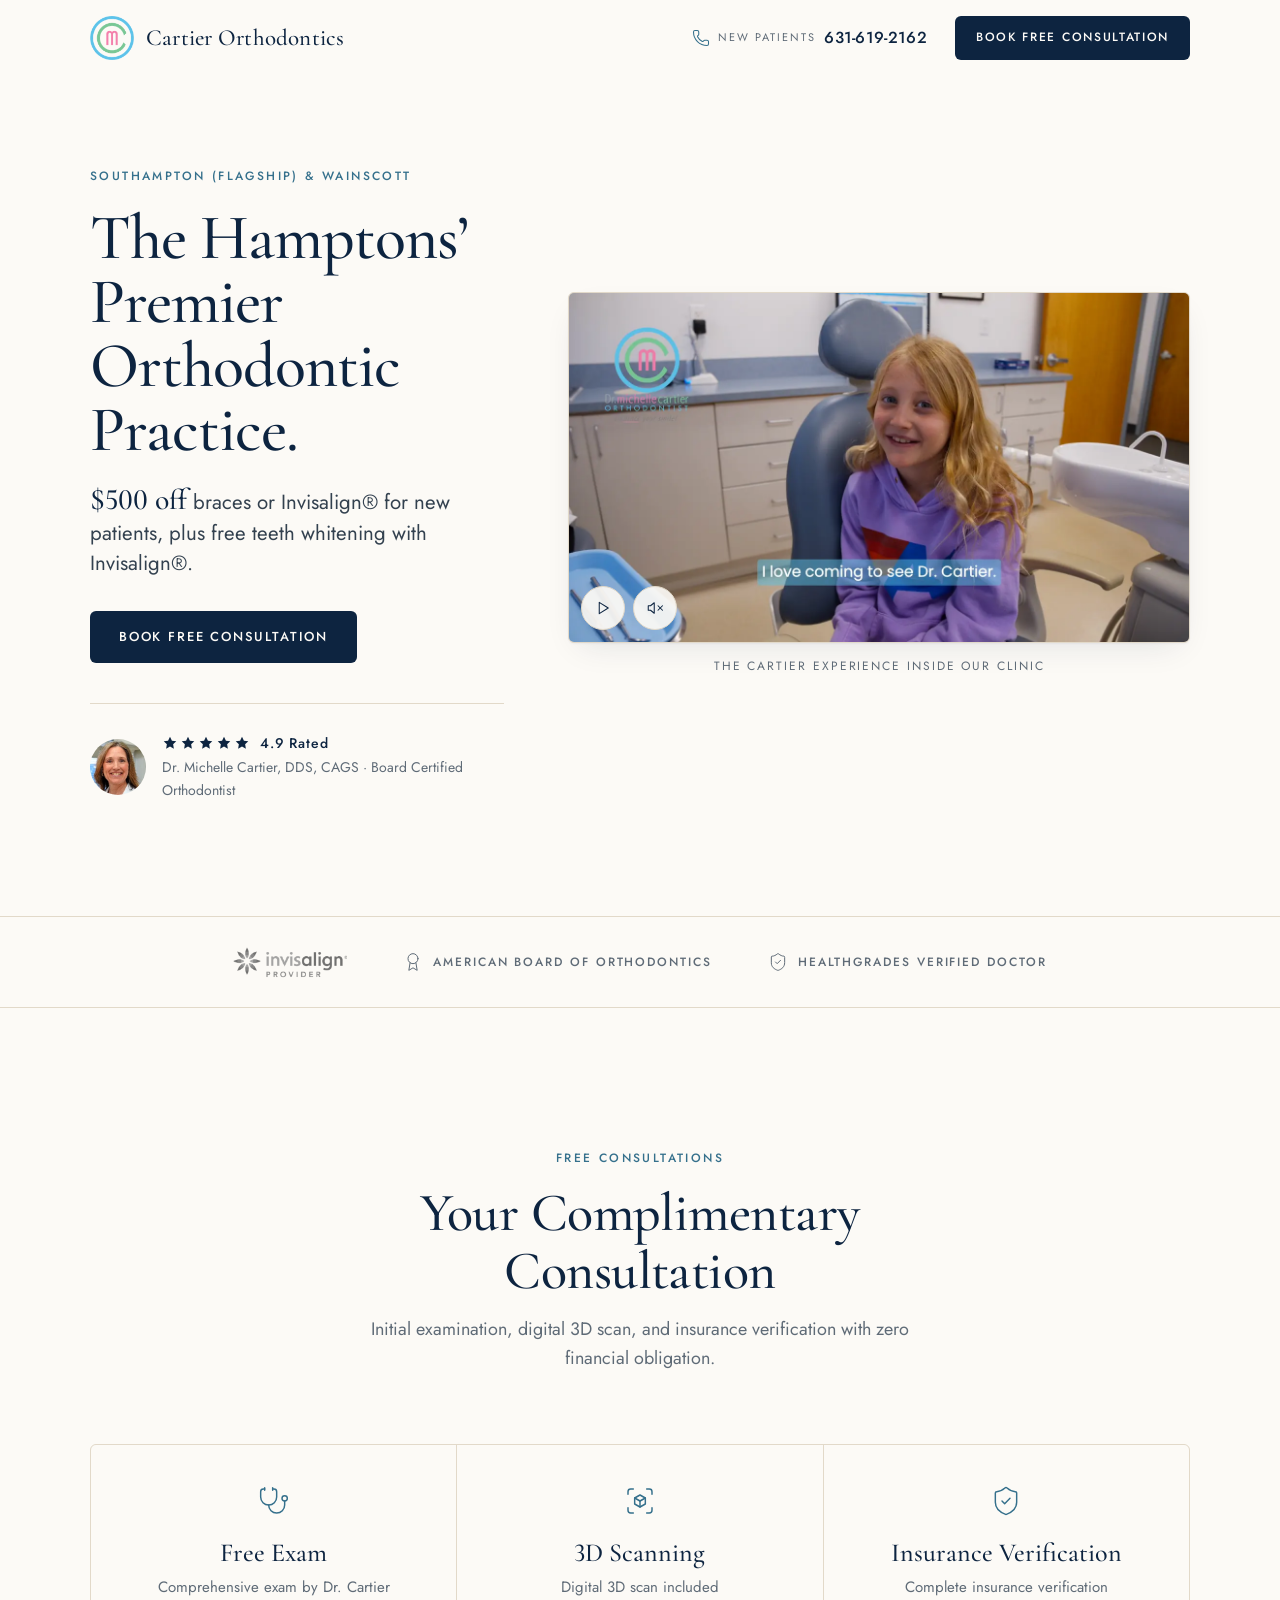
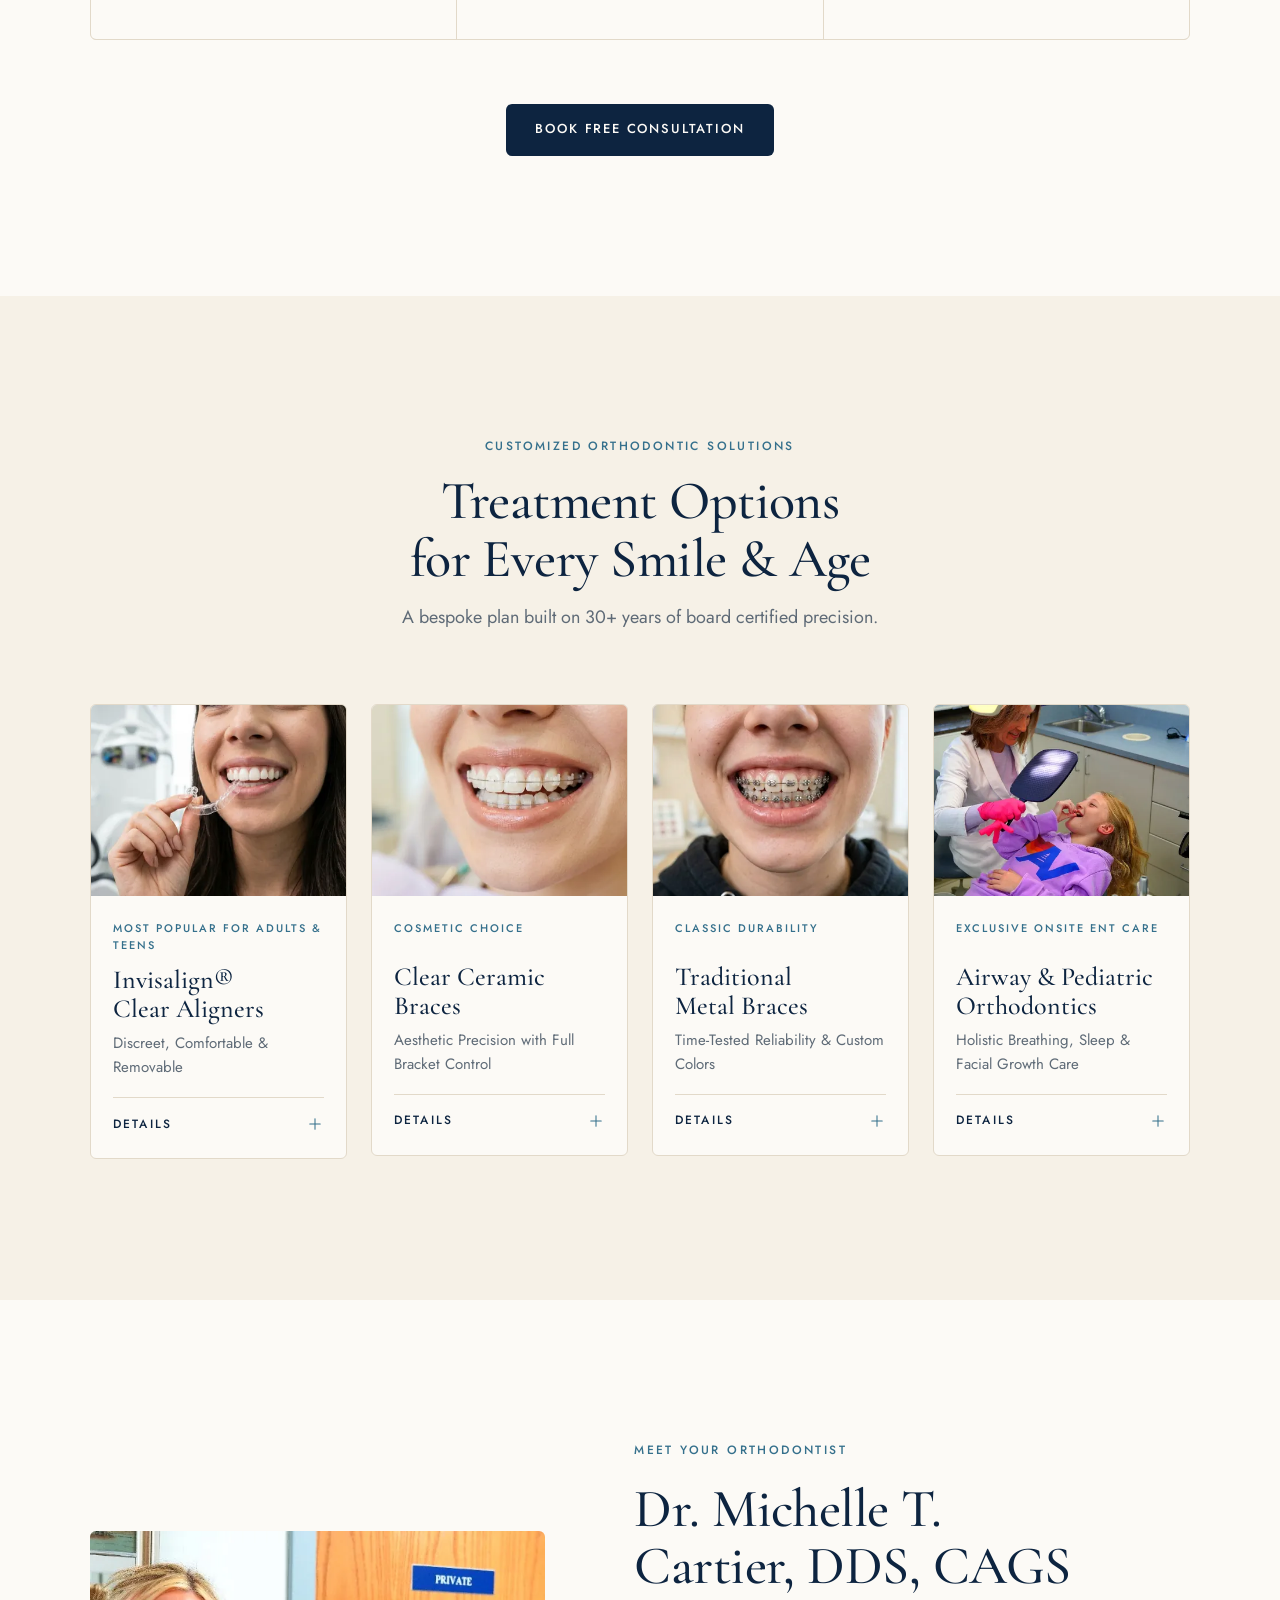
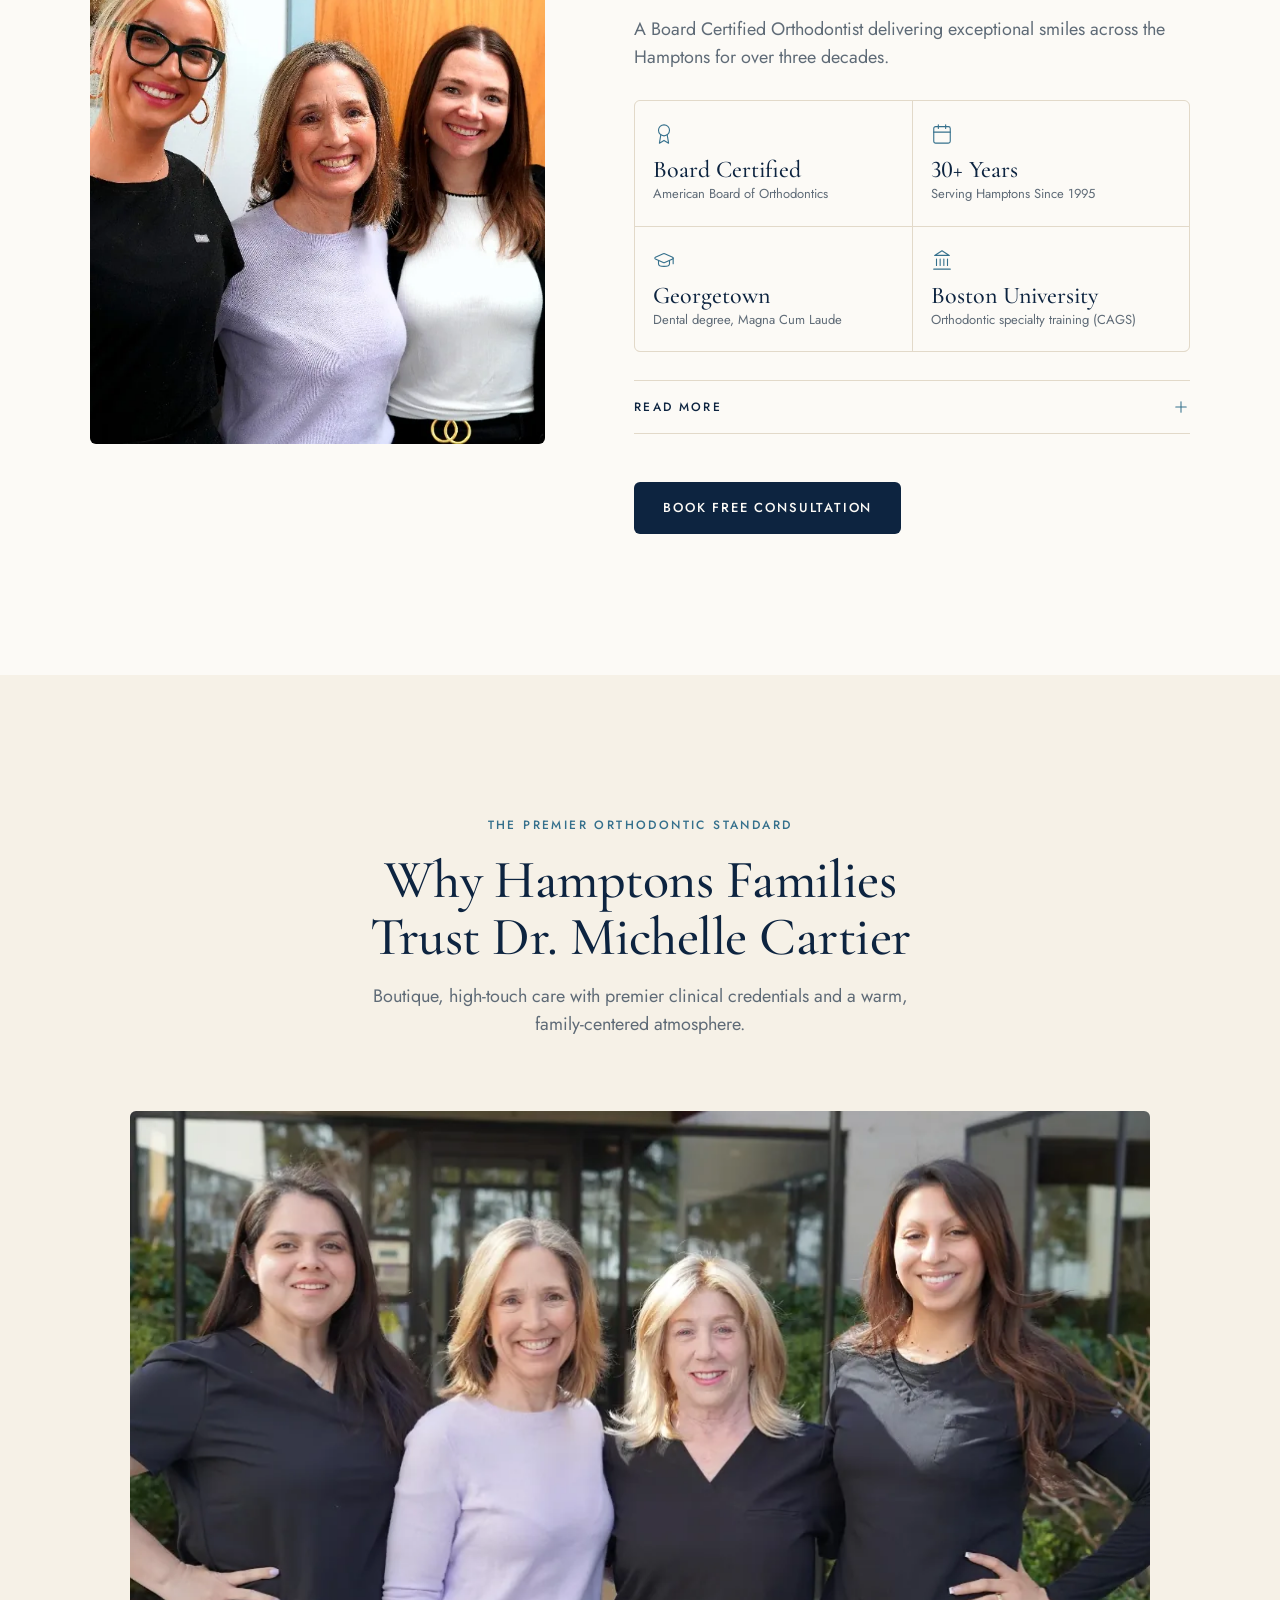
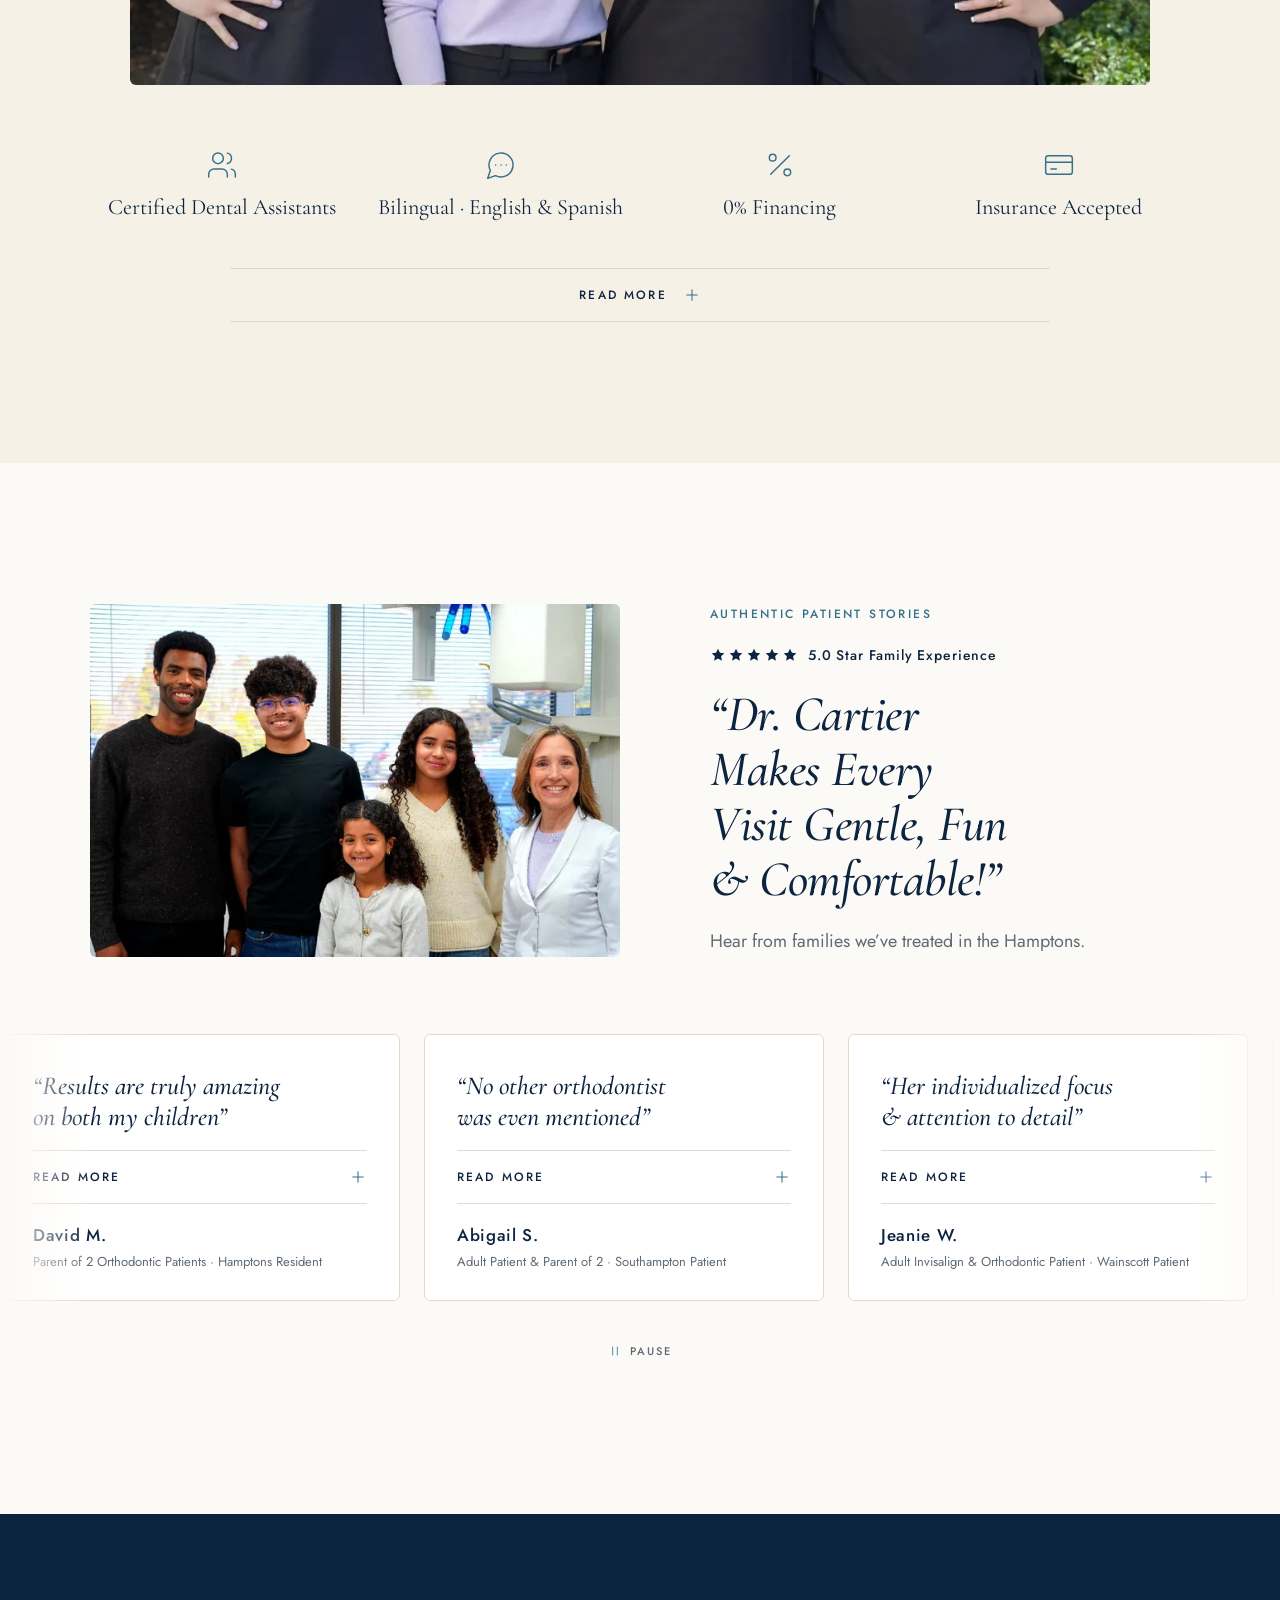
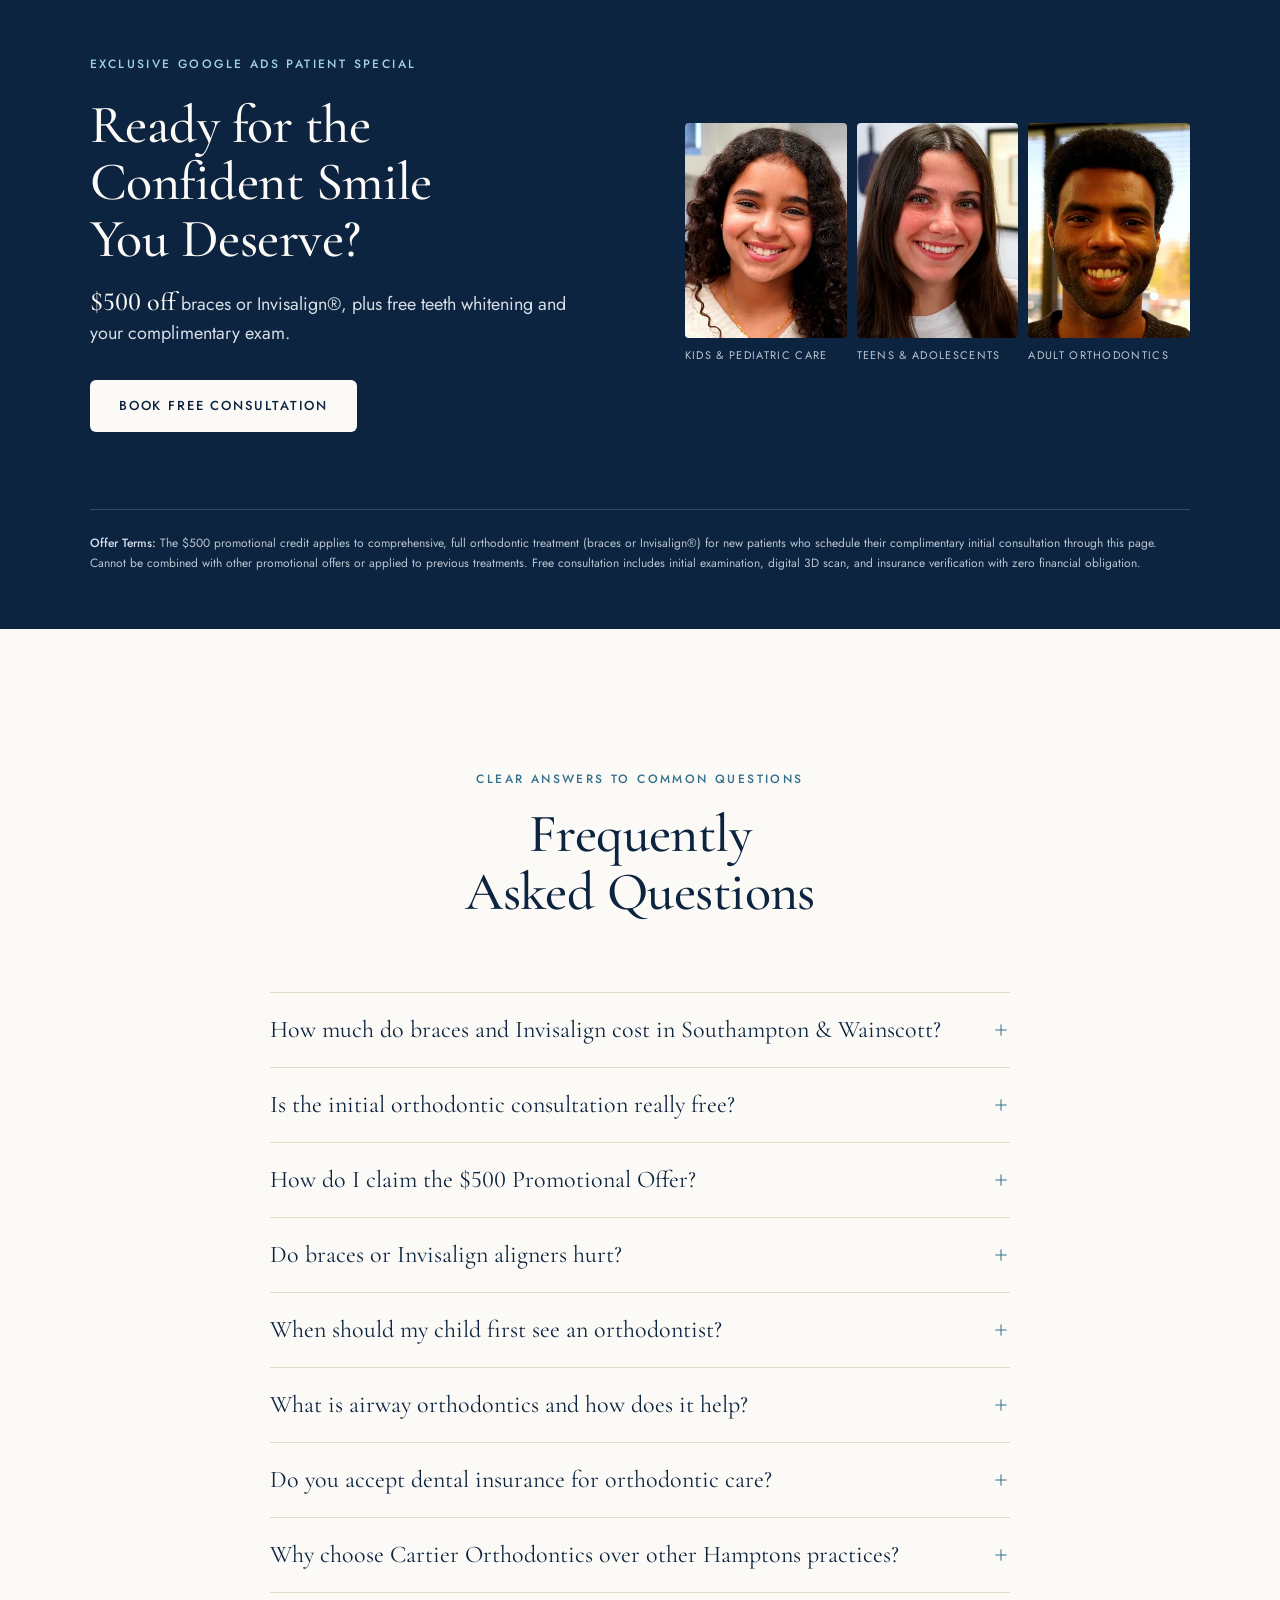
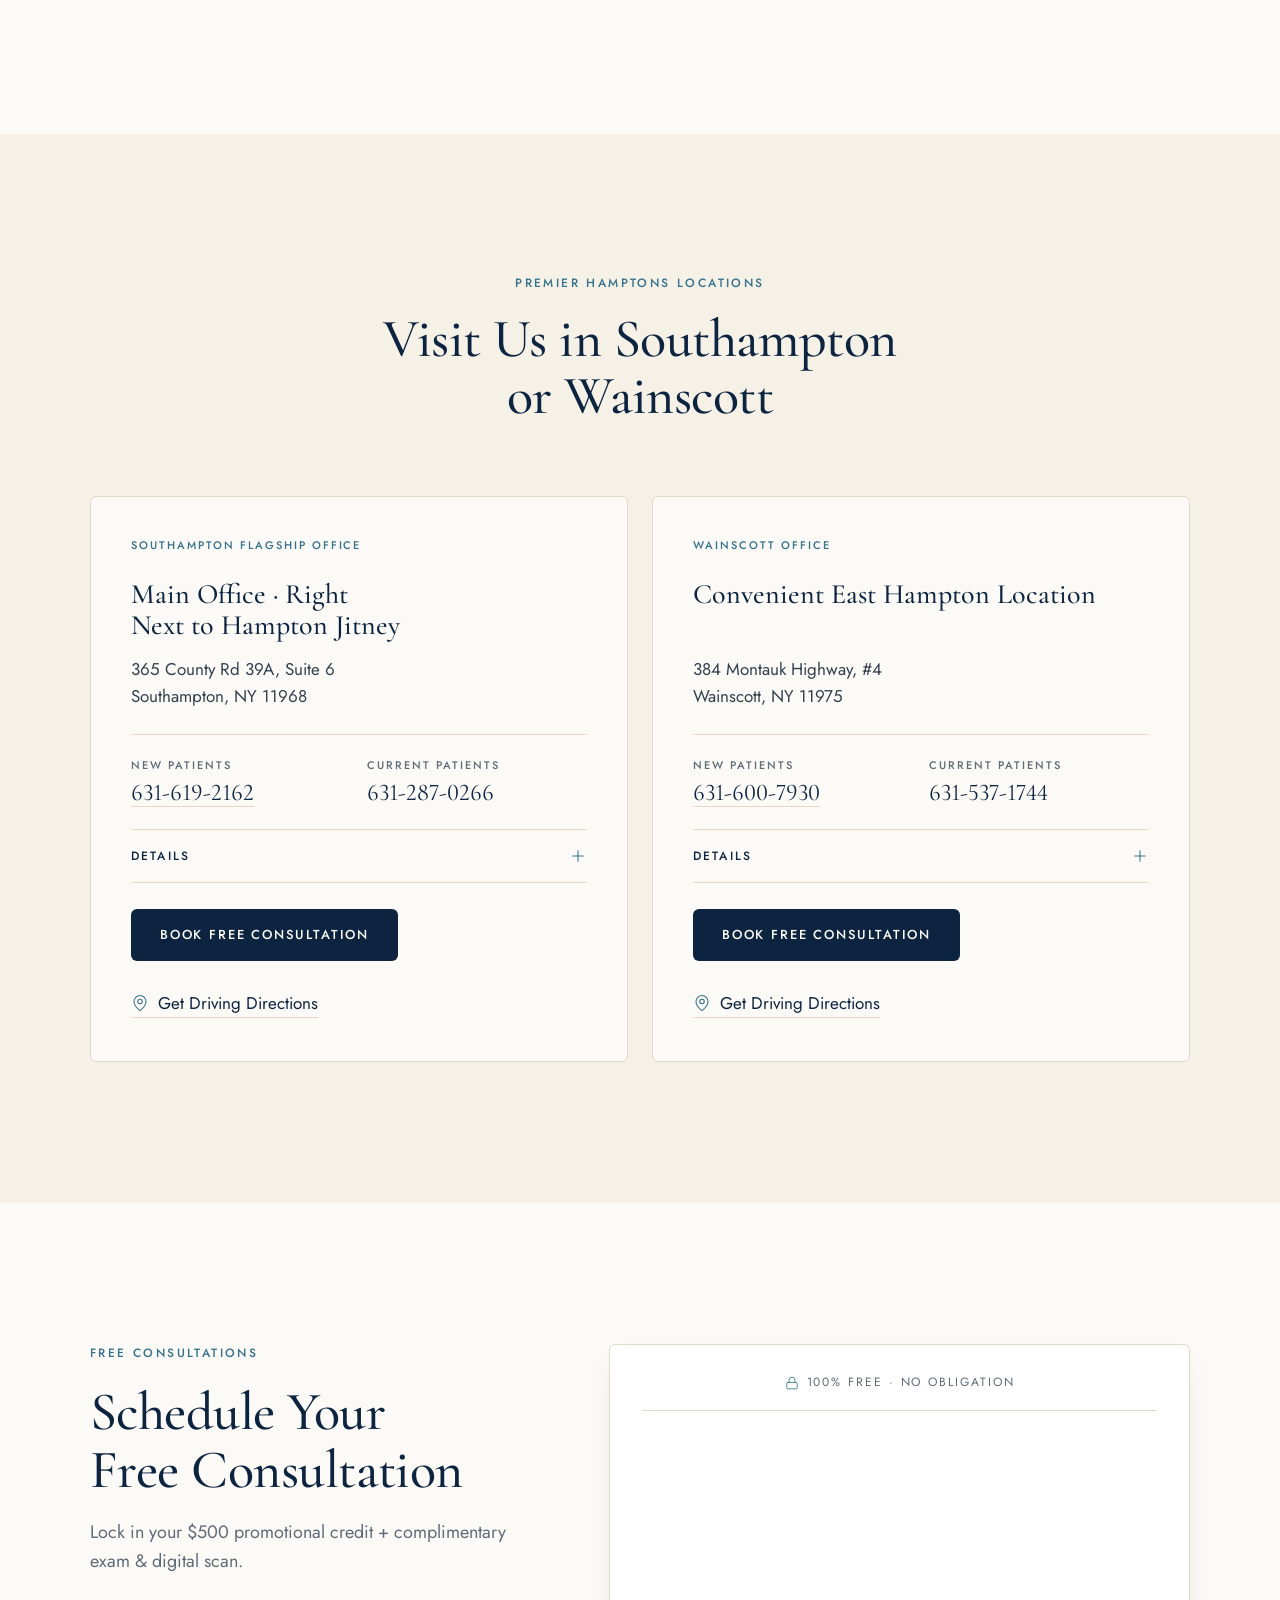
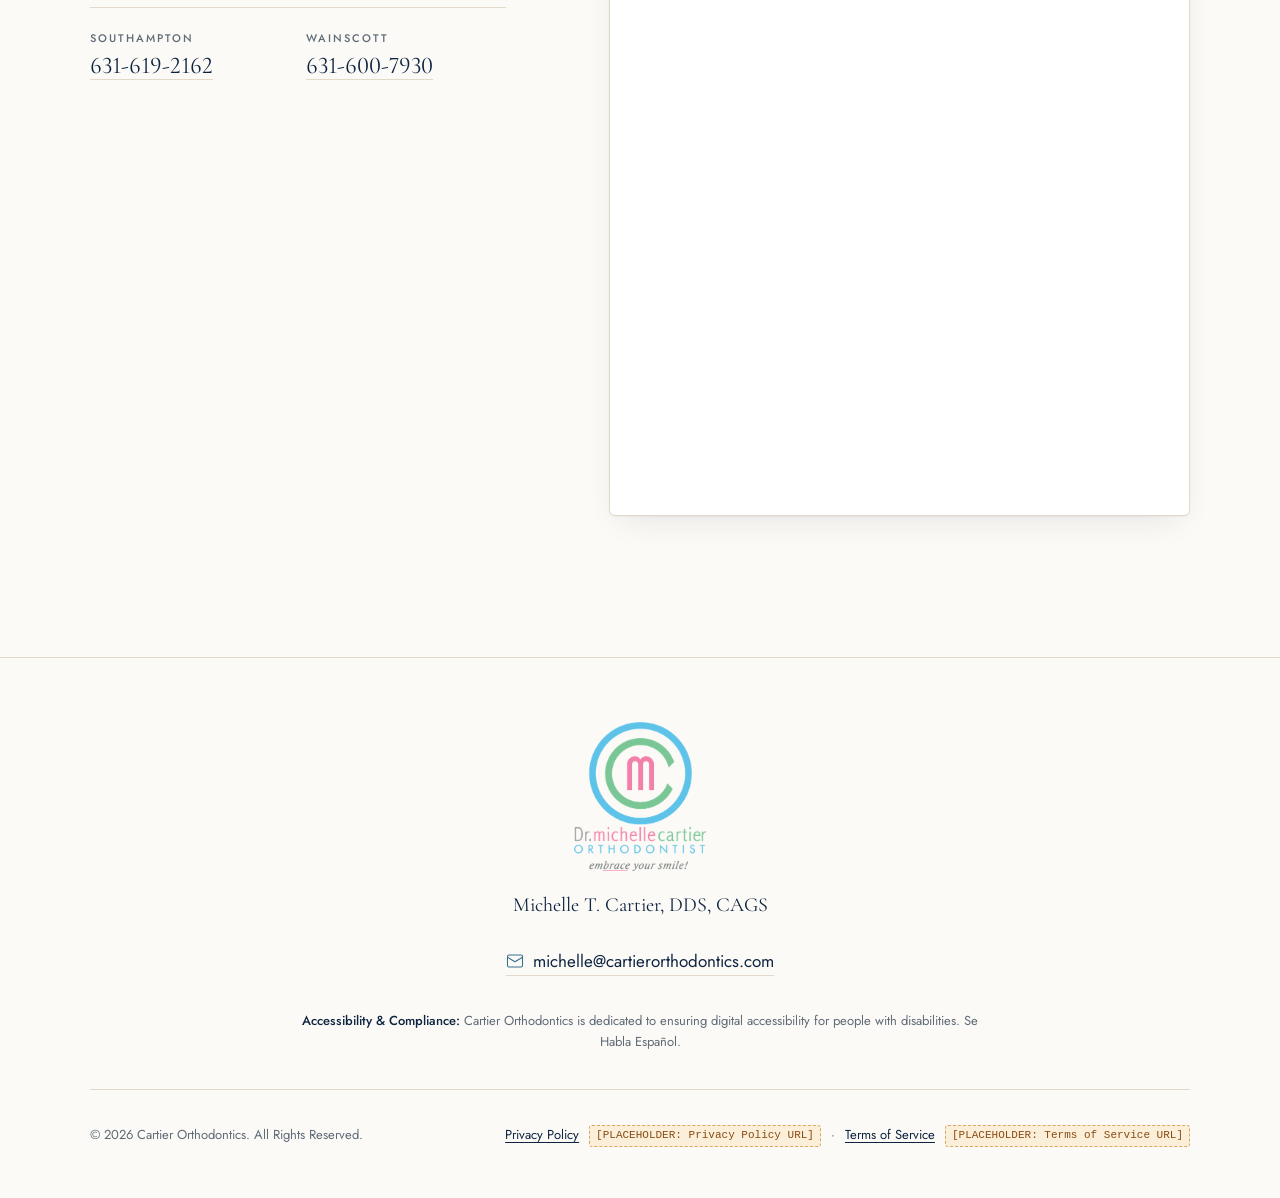
==== commit fe34df6f: "Add hero video, popup booking form and reviews ticker - Hero: replace the inline form with the clini" ====
--- a/index.html
+++ b/index.html
@@ -16,6 +16,7 @@
 <link rel="icon" type="image/png" href="assets/img/favicon.png">
 
 <link rel="preconnect" href="https://link.smilehub.io">
+<link rel="preload" as="image" href="assets/img/clinic-video-poster-1280.webp" type="image/webp">
 <link rel="preload" href="assets/fonts/cormorant-garamond-latin-wght-normal.woff2" as="font" type="font/woff2" crossorigin>
 <link rel="preload" href="assets/fonts/jost-latin-wght-normal.woff2" as="font" type="font/woff2" crossorigin>
 <link rel="stylesheet" href="assets/css/styles.css">
@@ -67,6 +68,11 @@
   <symbol id="i-plus" viewBox="0 0 24 24"><path d="M12 5v14"/><path d="M5 12h14"/></symbol>
   <symbol id="i-check" viewBox="0 0 24 24"><path d="M20 6L9 17l-5-5"/></symbol>
   <symbol id="i-mail" viewBox="0 0 24 24"><rect x="2" y="4" width="20" height="16" rx="2"/><path d="M22 7l-10 6L2 7"/></symbol>
+  <symbol id="i-play" viewBox="0 0 24 24"><path d="M7 4.500v15l12-7.500z"/></symbol>
+  <symbol id="i-pause" viewBox="0 0 24 24"><path d="M8 5v14"/><path d="M16 5v14"/></symbol>
+  <symbol id="i-sound" viewBox="0 0 24 24"><path d="M11 5L6 9H3v6h3l5 4z"/><path d="M15.500 8.500a5 5 0 0 1 0 7"/><path d="M18.500 5.500a9 9 0 0 1 0 13"/></symbol>
+  <symbol id="i-muted" viewBox="0 0 24 24"><path d="M11 5L6 9H3v6h3l5 4z"/><path d="M22 9l-6 6"/><path d="M16 9l6 6"/></symbol>
+  <symbol id="i-close" viewBox="0 0 24 24"><path d="M18 6L6 18"/><path d="M6 6l12 12"/></symbol>
   <symbol id="i-lock" viewBox="0 0 24 24"><rect x="3" y="11" width="18" height="11" rx="2"/><path d="M7 11V7a5 5 0 0 1 10 0v4"/></symbol>
 </svg>
 
@@ -114,16 +120,17 @@
       </div>
     </div>
 
-    <div class="form-card" id="book" tabindex="-1">
-      <div class="form-card-head">
-        <h2>Schedule Your Free Consultation</h2>
-        <p><svg class="icon" aria-hidden="true"><use href="#i-lock"/></svg> 100% Free · No Obligation</p>
+    <figure class="hero-video">
+      <div class="video-frame">
+        <!-- Clinic video from the existing page, re-encoded to 720p (original: 73 MB). -->
+        <video src="assets/video/cartier-clinic-720.mp4" poster="assets/img/clinic-video-poster-1280.webp" width="1280" height="720" muted loop playsinline controls preload="none" aria-label="The Cartier Experience Inside Our Clinic" data-hero-video></video>
+        <div class="video-controls" hidden data-video-controls>
+          <button type="button" class="video-btn" data-video-play aria-label="Play video"><svg class="icon" aria-hidden="true"><use href="#i-play"/></svg></button>
+          <button type="button" class="video-btn" data-video-mute aria-label="Unmute video"><svg class="icon" aria-hidden="true"><use href="#i-muted"/></svg></button>
+        </div>
       </div>
-      <!-- SmileHub form embed: same form ID, attributes and embed script as the existing page. Do not edit. -->
-      <div class="form-frame">
-        <iframe src="https://link.smilehub.io/widget/form/3PoF8FP86X7OfRoyfHb0" style="width:100%;height:680px;border:none" id="inline-3PoF8FP86X7OfRoyfHb0" data-layout="{&quot;id&quot;:&quot;INLINE&quot;}" data-trigger-type="alwaysShow" data-trigger-value="" data-activation-type="alwaysActivated" data-activation-value="" data-deactivation-type="neverDeactivate" data-deactivation-value="" data-form-name="LPF - Basic $500 Off + Complimentary Teeth Whitening - New" data-layout-iframe-id="inline-3PoF8FP86X7OfRoyfHb0" data-form-id="3PoF8FP86X7OfRoyfHb0" data-cookie-consent="true" data-cookie-consent-provider="auto" title="LPF - Basic $500 Off + Complimentary Teeth Whitening - New"></iframe>
-      </div>
-    </div>
+      <figcaption>The Cartier Experience Inside Our Clinic</figcaption>
+    </figure>
   </div>
 </section>
 
@@ -388,7 +395,10 @@
       </div>
     </div>
 
-    <div class="reviews reveal" role="list">
+  </div>
+
+  <div class="ticker reveal" data-ticker>
+    <div class="reviews" role="list" data-ticker-track>
       <article class="review" role="listitem">
         <h3>“Results are truly amazing on both my children”</h3>
         <details class="more">
@@ -431,6 +441,9 @@
         </footer>
       </article>
     </div>
+  </div>
+  <div class="container ticker-controls">
+    <button type="button" class="ticker-toggle" hidden data-ticker-toggle aria-pressed="false"><svg class="icon" aria-hidden="true"><use href="#i-pause"/></svg><span>Pause</span></button>
   </div>
 </section>
 
@@ -564,9 +577,31 @@
   </div>
 </section>
 
+<!-- 12. BOOKING FORM ========================================== -->
+<section class="section book" id="book" tabindex="-1" aria-labelledby="book-title">
+  <div class="container book-grid">
+    <div class="book-copy reveal">
+      <p class="eyebrow">Free Consultations</p>
+      <h2 id="book-title">Schedule Your Free Consultation</h2>
+      <p class="lede">Lock in your $500 promotional credit + complimentary exam &amp; digital scan.</p>
+      <dl class="phones book-phones">
+        <div><dt>Southampton</dt><dd><a href="tel:6316192162">631-619-2162</a></dd></div>
+        <div><dt>Wainscott</dt><dd><a href="tel:6316007930">631-600-7930</a></dd></div>
+      </dl>
+    </div>
+    <div class="form-card reveal">
+      <p class="form-card-note"><svg class="icon" aria-hidden="true"><use href="#i-lock"/></svg> 100% Free · No Obligation</p>
+      <!-- SmileHub form embed: same form ID, attributes and embed script as the existing page. Do not edit. -->
+      <div class="form-frame">
+        <iframe src="https://link.smilehub.io/widget/form/3PoF8FP86X7OfRoyfHb0" style="width:100%;height:680px;border:none" id="inline-3PoF8FP86X7OfRoyfHb0" data-layout="{&quot;id&quot;:&quot;INLINE&quot;}" data-trigger-type="alwaysShow" data-trigger-value="" data-activation-type="alwaysActivated" data-activation-value="" data-deactivation-type="neverDeactivate" data-deactivation-value="" data-form-name="LPF - Basic $500 Off + Complimentary Teeth Whitening - New" data-layout-iframe-id="inline-3PoF8FP86X7OfRoyfHb0" data-form-id="3PoF8FP86X7OfRoyfHb0" data-cookie-consent="true" data-cookie-consent-provider="auto" title="LPF - Basic $500 Off + Complimentary Teeth Whitening - New"></iframe>
+      </div>
+    </div>
+  </div>
+</section>
+
 </main>
 
-<!-- 12. FOOTER ================================================ -->
+<!-- 13. FOOTER ================================================ -->
 <footer class="site-footer">
   <div class="container footer-inner">
     <img src="assets/img/logo-full.webp" width="360" height="407" alt="Cartier Orthodontics" class="footer-logo" loading="lazy" decoding="async">
@@ -591,6 +626,19 @@
   <a class="btn btn-primary" href="#book" data-book>Book Free Consultation</a>
 </div>
 
+<!-- Booking popup: opened by every "Book Free Consultation" button. The form iframe is created on first open
+     with the same attributes the existing page uses for its popup form. -->
+<dialog class="book-dialog" id="book-dialog" aria-labelledby="book-dialog-title">
+  <div class="book-dialog-head">
+    <div>
+      <h2 id="book-dialog-title">Schedule Your Free Consultation</h2>
+      <p><svg class="icon" aria-hidden="true"><use href="#i-lock"/></svg> 100% Free · No Obligation</p>
+    </div>
+    <button type="button" class="dialog-close" data-dialog-close aria-label="Close"><svg class="icon" aria-hidden="true"><use href="#i-close"/></svg></button>
+  </div>
+  <div class="book-dialog-body" data-dialog-frame></div>
+</dialog>
+
 <script src="assets/js/main.js" defer></script>
 <!-- SmileHub form embed script: same file the existing page loads (handles iframe sizing and passes URL parameters to the form). -->
 <script src="https://link.smilehub.io/js/form_embed.js" id="smilehub-form-embed" async></script>
--- a/assets/css/styles.css
+++ b/assets/css/styles.css
@@ -196,17 +196,32 @@
 .stars .icon { width: 1rem; height: 1rem; }
 .rating-text { font-size: .875rem; font-weight: 500; letter-spacing: .06em; color: var(--navy); }
 
+.hero-video { margin: 0; }
+.video-frame {
+  position: relative; overflow: hidden; background: var(--sand);
+  border: 1px solid var(--line); border-radius: var(--radius); box-shadow: var(--shadow);
+}
+.video-frame video { display: block; width: 100%; height: auto; aspect-ratio: 16 / 9; object-fit: cover; }
+.video-controls { position: absolute; left: 12px; bottom: 12px; display: flex; gap: 8px; }
+.video-controls[hidden] { display: none; }
+.video-btn {
+  display: inline-flex; align-items: center; justify-content: center; width: 44px; height: 44px; padding: 0;
+  color: var(--navy); background: rgba(252, 250, 246, .92); border: 1px solid var(--line); border-radius: 50%;
+  cursor: pointer; transition: background-color .25s ease;
+}
+.video-btn:hover { background: var(--white); }
+.hero-video figcaption { margin-top: 14px; font-size: .75rem; letter-spacing: .16em; text-transform: uppercase; color: var(--muted); text-align: center; }
+
 .form-card {
   background: var(--white); border: 1px solid var(--line); border-radius: var(--radius);
-  box-shadow: var(--shadow); padding: 28px 20px 12px; outline: none;
-}
-.form-card-head { text-align: center; padding-bottom: 20px; margin-bottom: 8px; border-bottom: 1px solid var(--line); }
-.form-card-head h2 { font-size: 1.75rem; line-height: 1.15; }
-.form-card-head p {
-  display: inline-flex; align-items: center; gap: 8px; margin-top: 8px;
+  box-shadow: var(--shadow); padding: 24px 20px 12px;
+}
+.form-card-note, .book-dialog-head p {
+  display: flex; align-items: center; justify-content: center; gap: 8px;
   font-size: .75rem; letter-spacing: .16em; text-transform: uppercase; color: var(--muted);
 }
-.form-card-head .icon { width: .875rem; height: .875rem; color: var(--accent); }
+.form-card-note { padding-bottom: 18px; margin-bottom: 8px; border-bottom: 1px solid var(--line); }
+.form-card-note .icon, .book-dialog-head p .icon { width: .875rem; height: .875rem; color: var(--accent); }
 .form-frame iframe { display: block; }
 
 /* 3. Trust strip ------------------------------------------------------ */
@@ -300,17 +315,36 @@
 
 /* 8. Testimonials ----------------------------------------------------- */
 .pull-quote { font-style: italic; font-size: clamp(2rem, 4vw, 3.125rem); line-height: 1.1; max-width: 16ch; }
-.reviews {
-  display: grid; grid-auto-flow: column; grid-auto-columns: 86%; gap: 16px;
-  margin-top: clamp(48px, 6vw, 80px); margin-inline: calc(var(--gutter) * -1); padding-inline: var(--gutter);
-  overflow-x: auto; scroll-snap-type: x mandatory; scroll-padding-inline: var(--gutter);
-  -webkit-overflow-scrolling: touch; scrollbar-width: none; align-items: start;
-}
-.reviews::-webkit-scrollbar { display: none; }
+/* Reviews: a static row by default; main.js turns it into a slow ticker. */
+.ticker { max-width: 1180px; margin: clamp(48px, 6vw, 80px) auto 0; padding-inline: var(--gutter); }
+.reviews { display: grid; gap: 16px; align-items: start; }
 .review {
-  scroll-snap-align: start; background: var(--white); border: 1px solid var(--line); border-radius: var(--radius);
+  background: var(--white); border: 1px solid var(--line); border-radius: var(--radius);
   padding: 28px 24px 24px; display: flex; flex-direction: column;
 }
+.ticker.is-ticker {
+  max-width: none; padding-inline: 0; overflow: hidden;
+  -webkit-mask-image: linear-gradient(to right, transparent, #000 7%, #000 93%, transparent);
+  mask-image: linear-gradient(to right, transparent, #000 7%, #000 93%, transparent);
+}
+.is-ticker .reviews {
+  display: flex; gap: 0; width: max-content; align-items: flex-start;
+  animation: ticker var(--ticker-duration, 60s) linear infinite; will-change: transform;
+}
+.is-ticker .review { flex: none; width: min(400px, 80vw); margin-right: 24px; }
+.is-ticker:hover .reviews,
+.is-ticker:focus-within .reviews,
+.is-ticker.is-paused .reviews { animation-play-state: paused; }
+@keyframes ticker { to { transform: translateX(-50%); } }
+.ticker-controls { display: flex; justify-content: center; margin-top: 28px; }
+.ticker-toggle {
+  display: inline-flex; align-items: center; gap: 8px; min-height: 44px; padding: 8px 14px;
+  font-family: var(--sans); font-size: .6875rem; font-weight: 500; letter-spacing: .18em; text-transform: uppercase;
+  color: var(--muted); background: none; border: 0; cursor: pointer;
+}
+.ticker-toggle[hidden] { display: none; }
+.ticker-toggle:hover { color: var(--navy); }
+.ticker-toggle .icon { width: .875rem; height: .875rem; color: var(--accent); }
 .review h3 { font-style: italic; font-size: 1.625rem; line-height: 1.18; }
 .review .more-body p { color: var(--muted); }
 .review footer { display: flex; flex-direction: column; gap: 2px; padding-top: 18px; border-top: 1px solid var(--line); }
@@ -360,7 +394,38 @@
 .location .more-body { color: var(--muted); gap: 8px; }
 .location-actions { display: flex; flex-wrap: wrap; align-items: center; gap: 20px 28px; margin-top: 26px; }
 
-/* 12. Footer ---------------------------------------------------------- */
+/* 12. Booking form + popup --------------------------------------------- */
+.book { outline: none; }
+.book-grid { display: grid; gap: 40px; }
+.book-copy { display: flex; flex-direction: column; align-items: flex-start; gap: 20px; }
+.book-phones { width: 100%; max-width: 26rem; margin-top: 12px; }
+
+.book-dialog {
+  width: min(560px, calc(100vw - 24px)); max-height: 94vh; max-height: 94dvh;
+  padding: 0; border: 1px solid var(--line); border-radius: 8px;
+  background: var(--white); color: var(--text); overflow: hidden;
+  box-shadow: 0 30px 80px -24px rgba(13, 36, 64, .5);
+}
+.book-dialog[open] { display: flex; flex-direction: column; animation: dialog-in .3s ease both; }
+.book-dialog::backdrop { background: rgba(13, 36, 64, .55); -webkit-backdrop-filter: blur(3px); backdrop-filter: blur(3px); }
+@keyframes dialog-in { from { opacity: 0; transform: translateY(10px); } to { opacity: 1; transform: none; } }
+.book-dialog-head {
+  display: flex; align-items: center; justify-content: space-between; gap: 16px; flex: none;
+  padding: 20px 16px 18px 24px; border-bottom: 1px solid var(--line);
+}
+.book-dialog-head h2 { font-size: 1.625rem; line-height: 1.15; }
+.book-dialog-head p { justify-content: flex-start; margin-top: 6px; }
+.dialog-close {
+  display: inline-flex; align-items: center; justify-content: center; flex: none; width: 44px; height: 44px; padding: 0;
+  color: var(--navy); background: none; border: 1px solid var(--line); border-radius: 50%; cursor: pointer;
+  transition: border-color .25s ease;
+}
+.dialog-close:hover { border-color: var(--navy); }
+.book-dialog-body { flex: 1 1 auto; overflow-y: auto; -webkit-overflow-scrolling: touch; padding: 16px 20px 8px; min-height: 240px; }
+.book-dialog-body iframe { display: block; }
+html.dialog-open { overflow: hidden; }
+
+/* 13. Footer ---------------------------------------------------------- */
 .site-footer { background: var(--paper); border-top: 1px solid var(--line); padding-block: 64px 40px; }
 .footer-inner { display: flex; flex-direction: column; align-items: center; text-align: center; gap: 18px; }
 .footer-logo { width: 132px; height: auto; }
@@ -437,7 +502,7 @@
   .cards-4 { grid-template-columns: repeat(2, 1fr); }
   .icon-row { grid-template-columns: repeat(4, 1fr); }
   .reasons { grid-template-columns: 1fr 1fr; }
-  .form-card { padding: 32px 32px 16px; }
+  .form-card { padding: 28px 32px 16px; }
   .footer-legal { flex-direction: row; justify-content: space-between; }
   .location { padding: 40px 40px 36px; }
 }
@@ -451,13 +516,18 @@
   .brand-mark { width: 44px; }
   .brand-name { font-size: 1.4375rem; }
 
-  .hero-grid { grid-template-columns: minmax(0, 1.08fr) minmax(0, .92fr); gap: clamp(40px, 6vw, 88px); align-items: center; }
+  .hero-grid { grid-template-columns: minmax(0, .8fr) minmax(0, 1.2fr); gap: clamp(40px, 5vw, 72px); align-items: center; }
+  .hero h1 { font-size: clamp(2.75rem, 5vw, 4.25rem); }
+  .hero { padding-block: clamp(56px, 7vw, 96px) clamp(72px, 9vw, 120px); }
+  .book-grid { grid-template-columns: minmax(0, .85fr) minmax(0, 1.15fr); gap: clamp(48px, 7vw, 104px); align-items: start; }
+  .book-copy { position: sticky; top: calc(var(--header-h) + 40px); }
   .split { grid-template-columns: minmax(0, .9fr) minmax(0, 1.1fr); gap: clamp(48px, 7vw, 104px); }
   .split-quote { grid-template-columns: minmax(0, 1.05fr) minmax(0, .95fr); }
   .offer-grid { grid-template-columns: minmax(0, 1fr) minmax(0, 1fr); gap: clamp(48px, 7vw, 104px); }
   .locations { grid-template-columns: 1fr 1fr; }
   .location h3 { min-height: 2.24em; }
-  .reviews { grid-auto-flow: row; grid-template-columns: repeat(3, 1fr); grid-auto-columns: auto; gap: 24px; margin-inline: 0; padding-inline: 0; overflow: visible; }
+  .reviews { grid-template-columns: repeat(3, 1fr); gap: 24px; }
+  .is-ticker .reviews { gap: 0; }
   .review { padding: 36px 32px 28px; }
 }
 
@@ -472,5 +542,7 @@
   html { scroll-behavior: auto; }
   .js .reveal { opacity: 1; transform: none; transition: none; }
   details[open] > .more-body, details[open] > .faq-a { animation: none; }
+  .book-dialog[open] { animation: none; }
+  .is-ticker .reviews { animation: none; }
   * { transition-duration: .01ms !important; }
 }
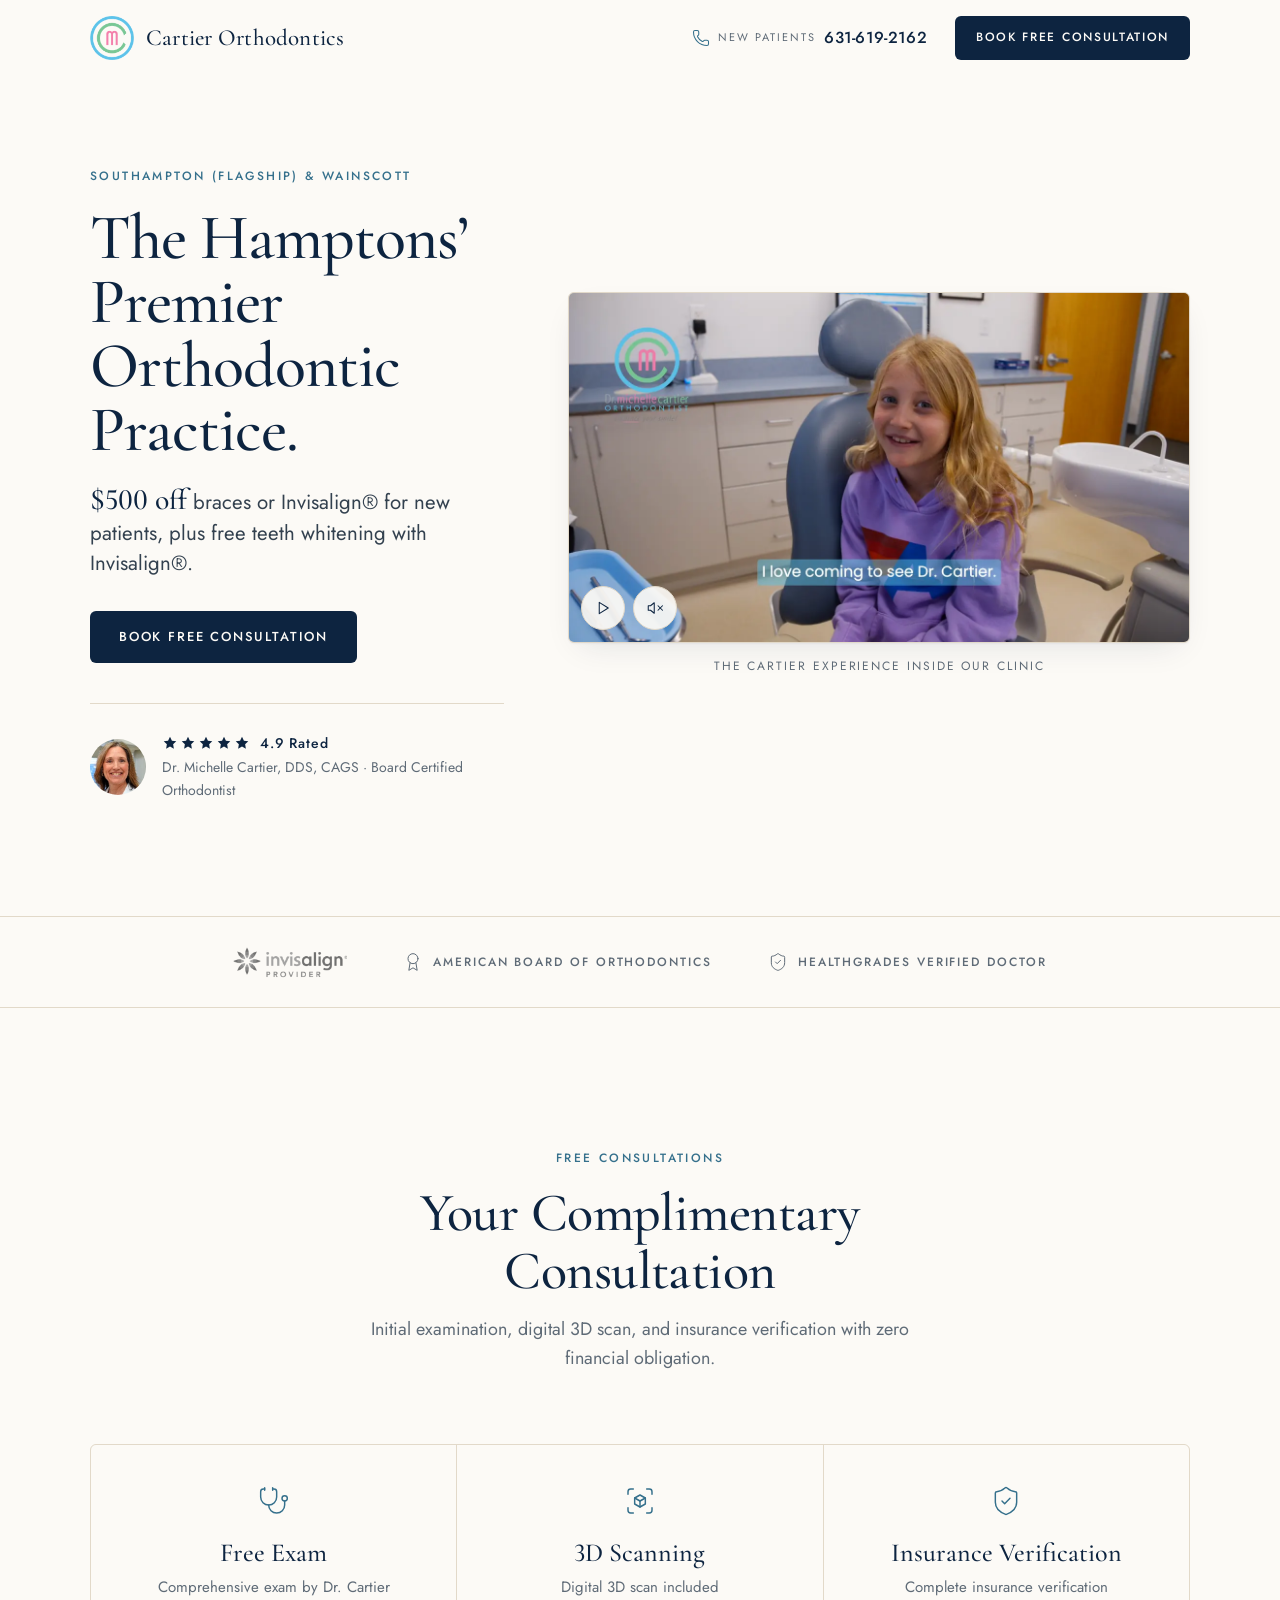
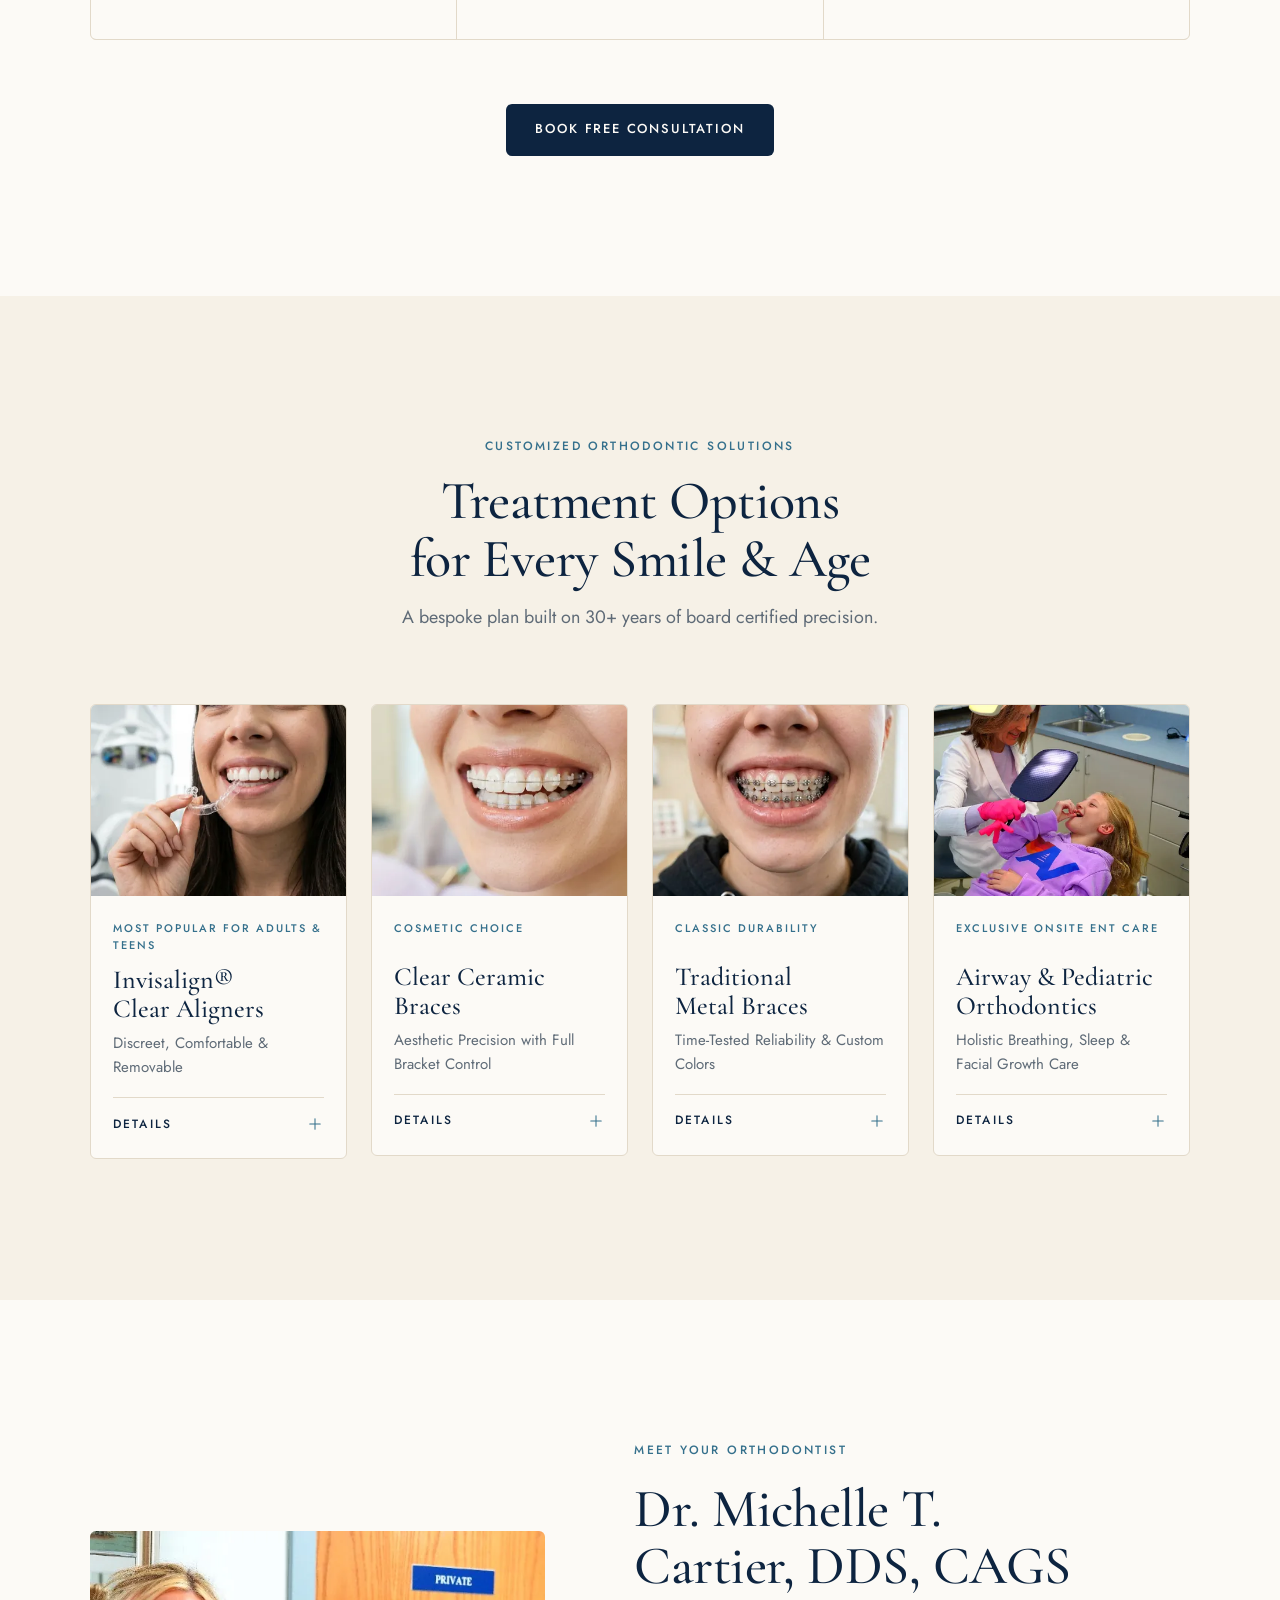
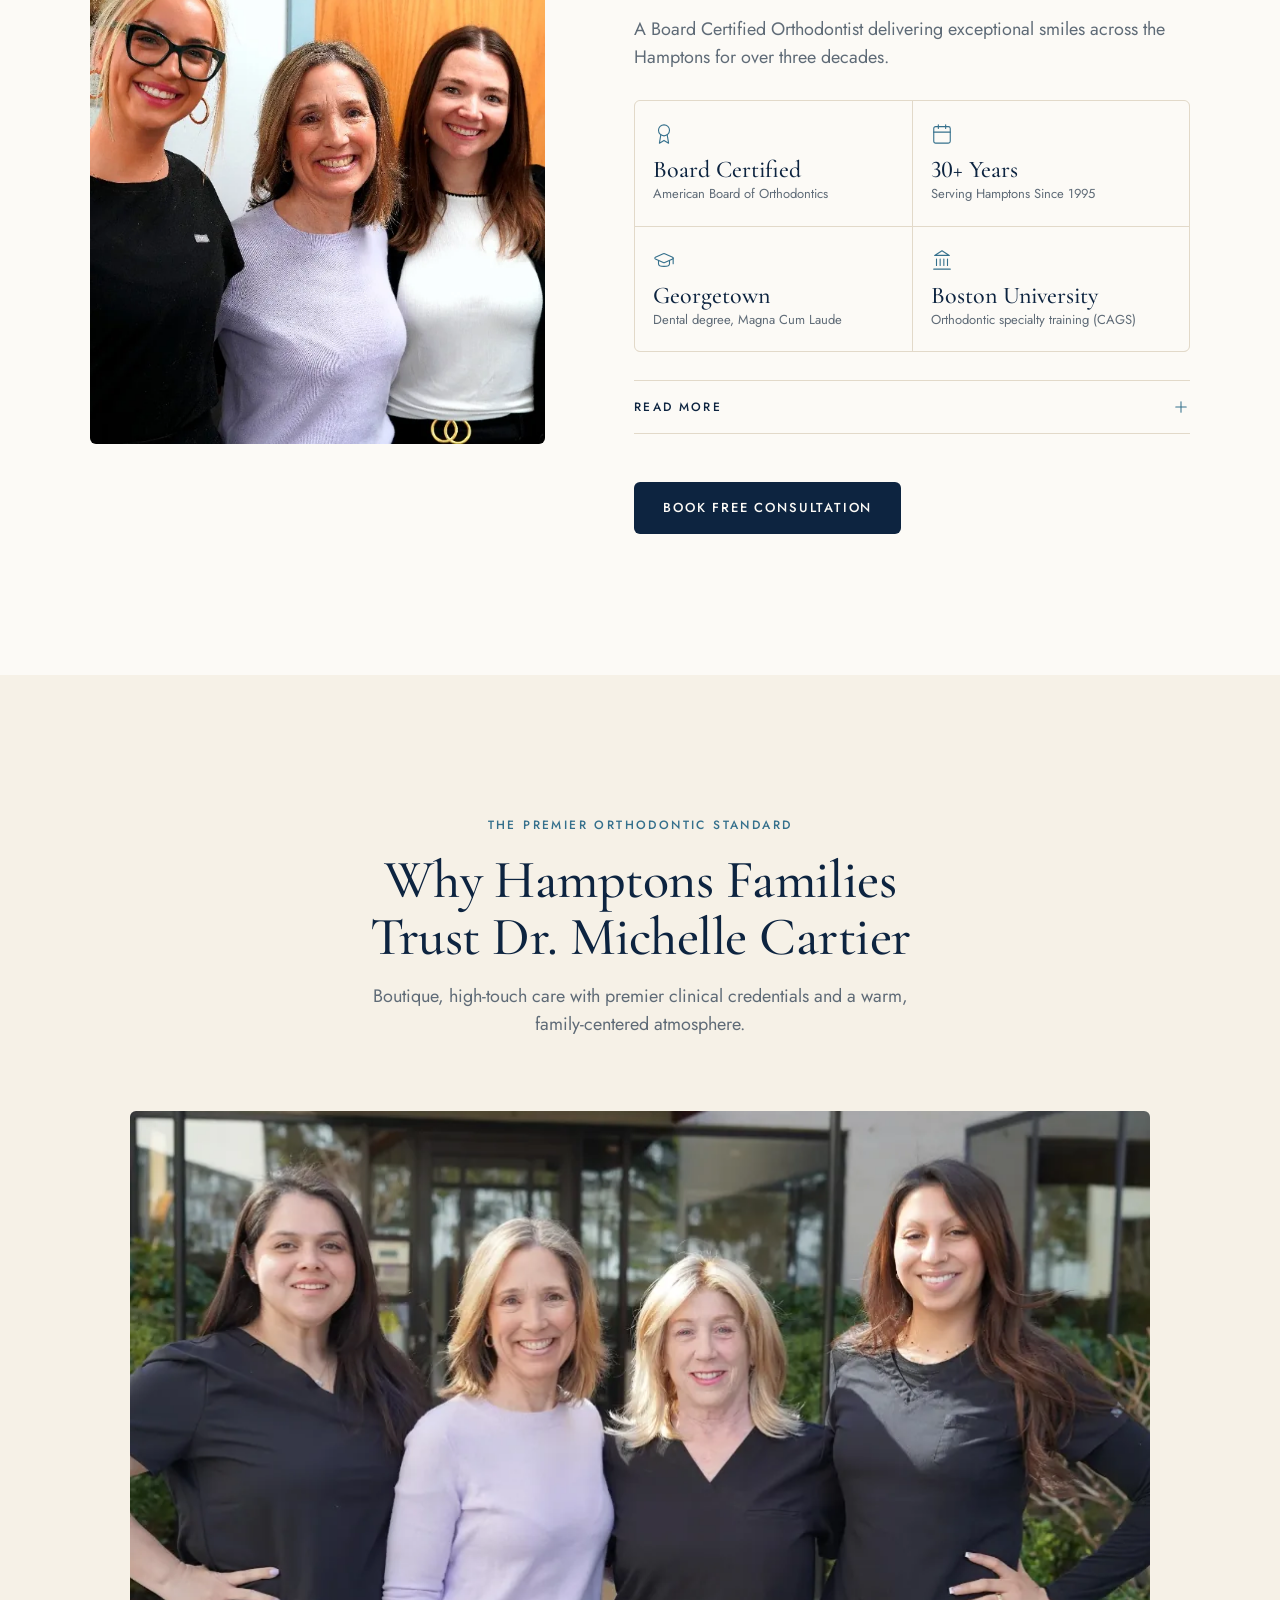
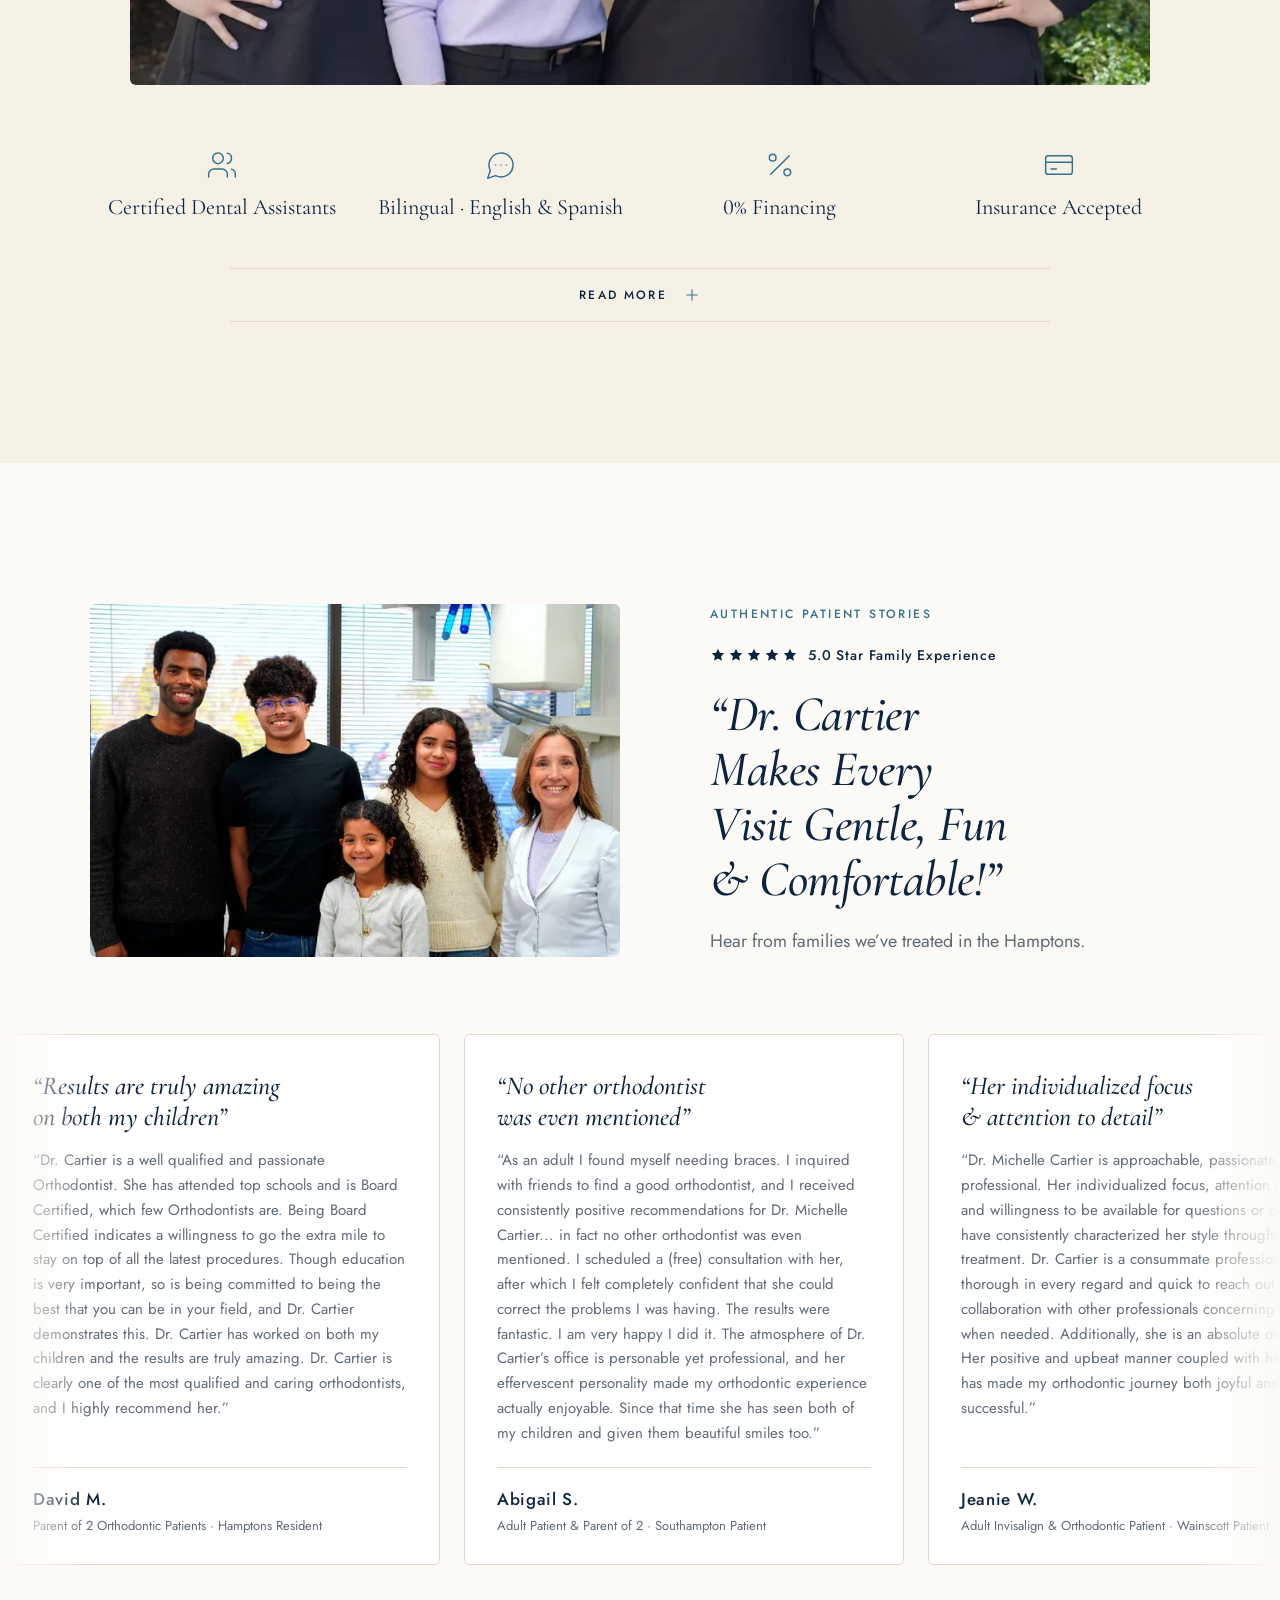
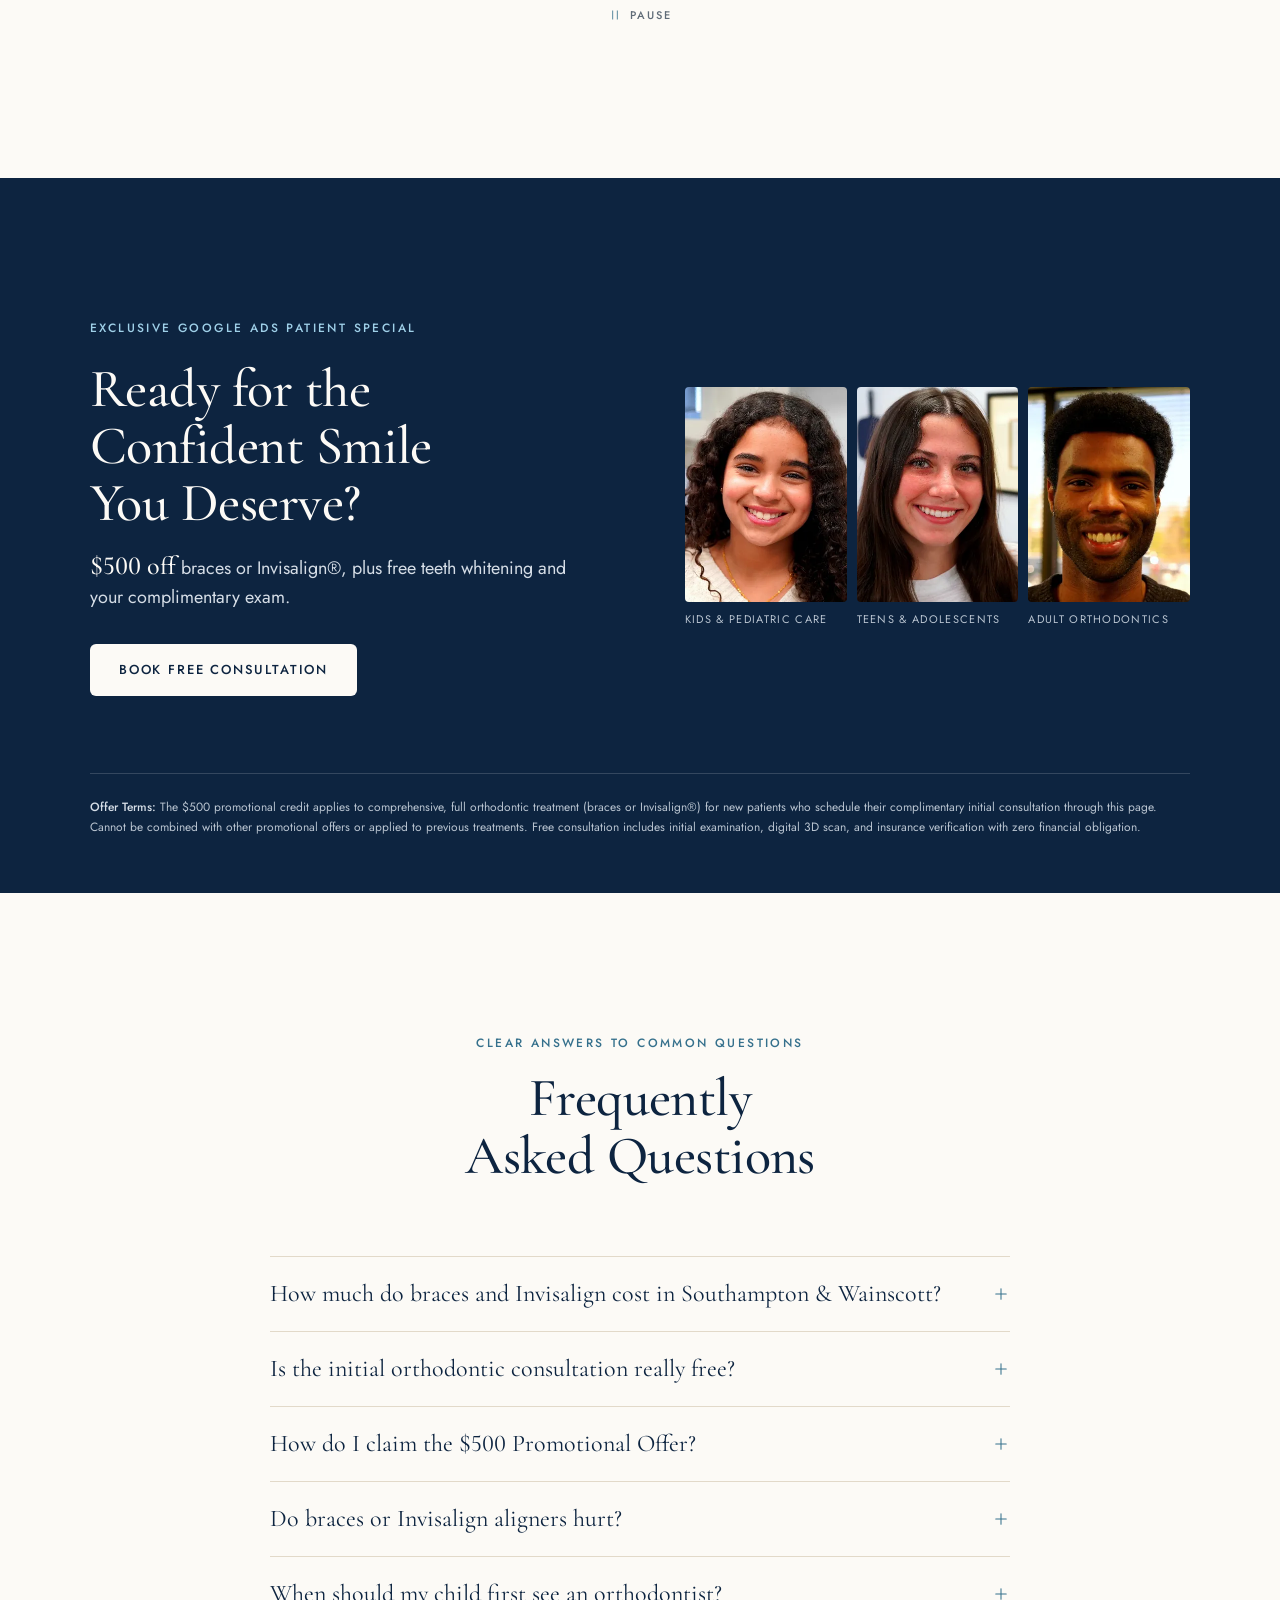
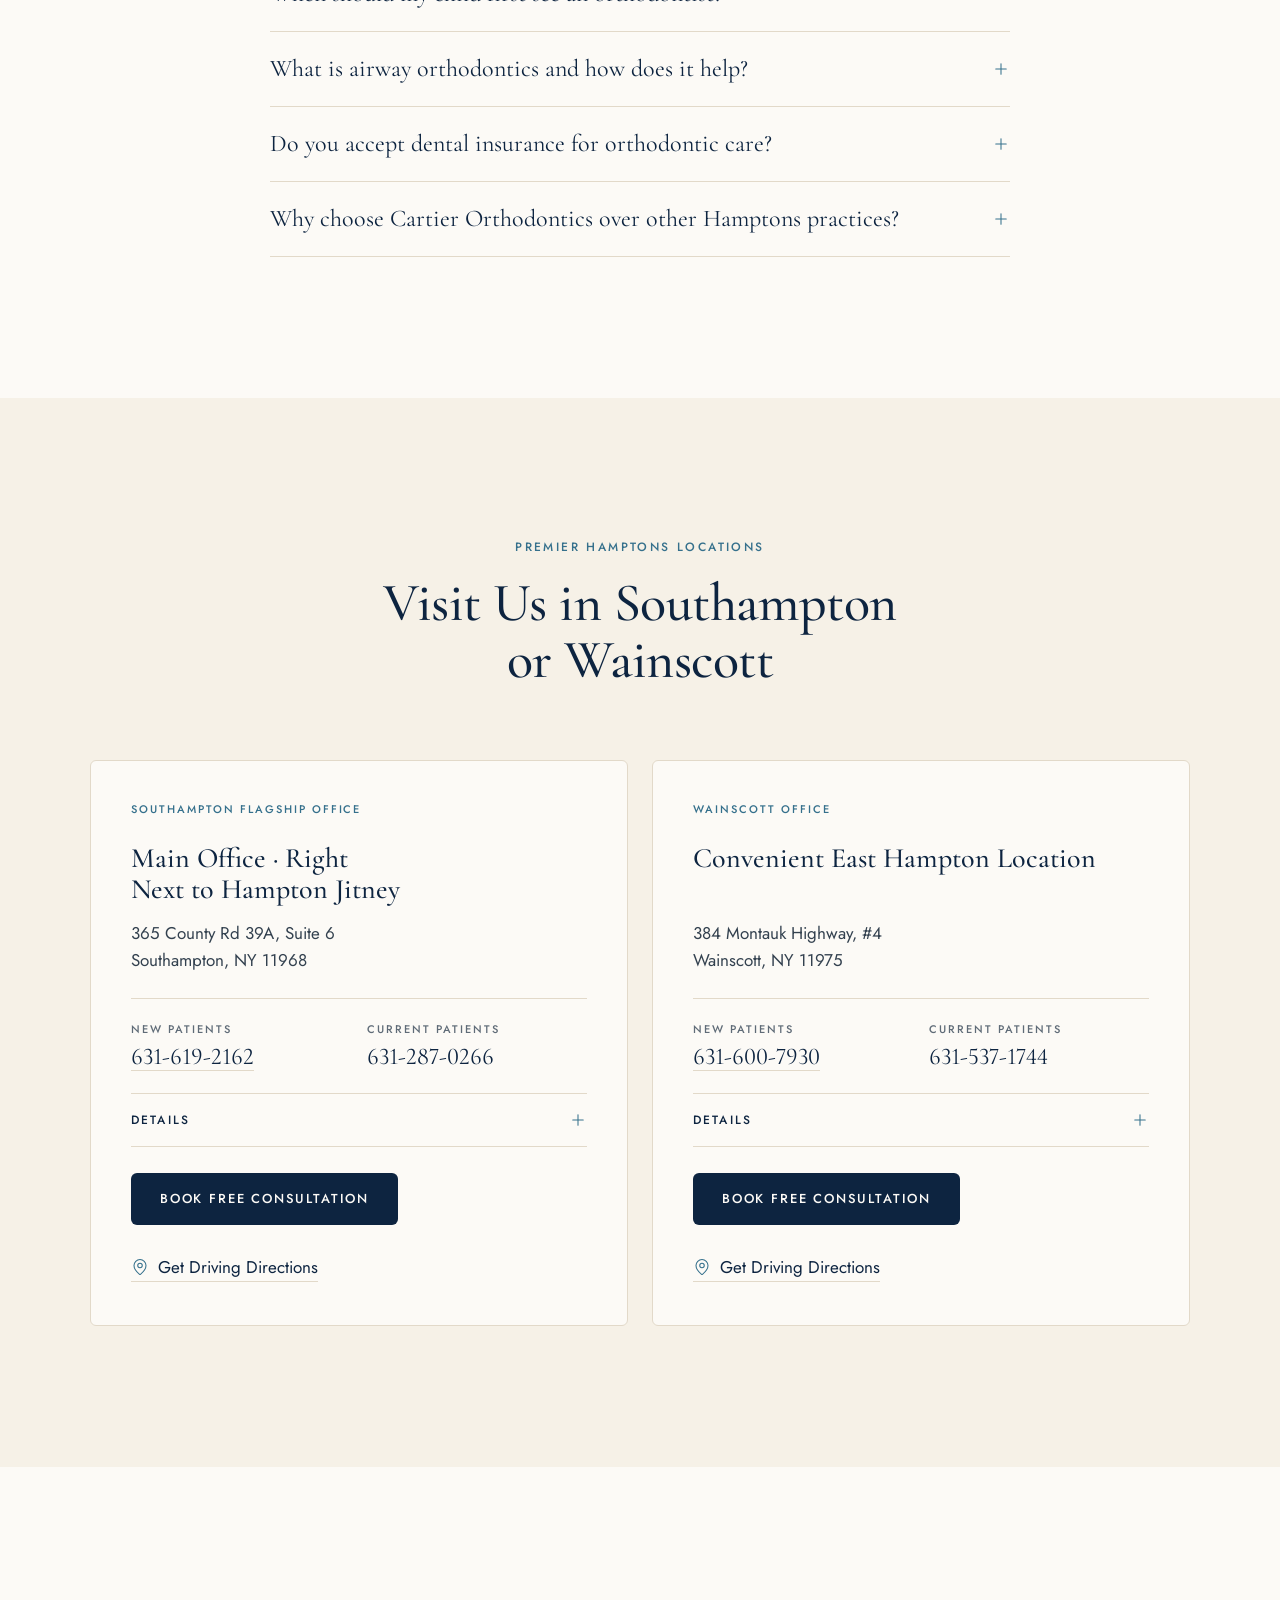
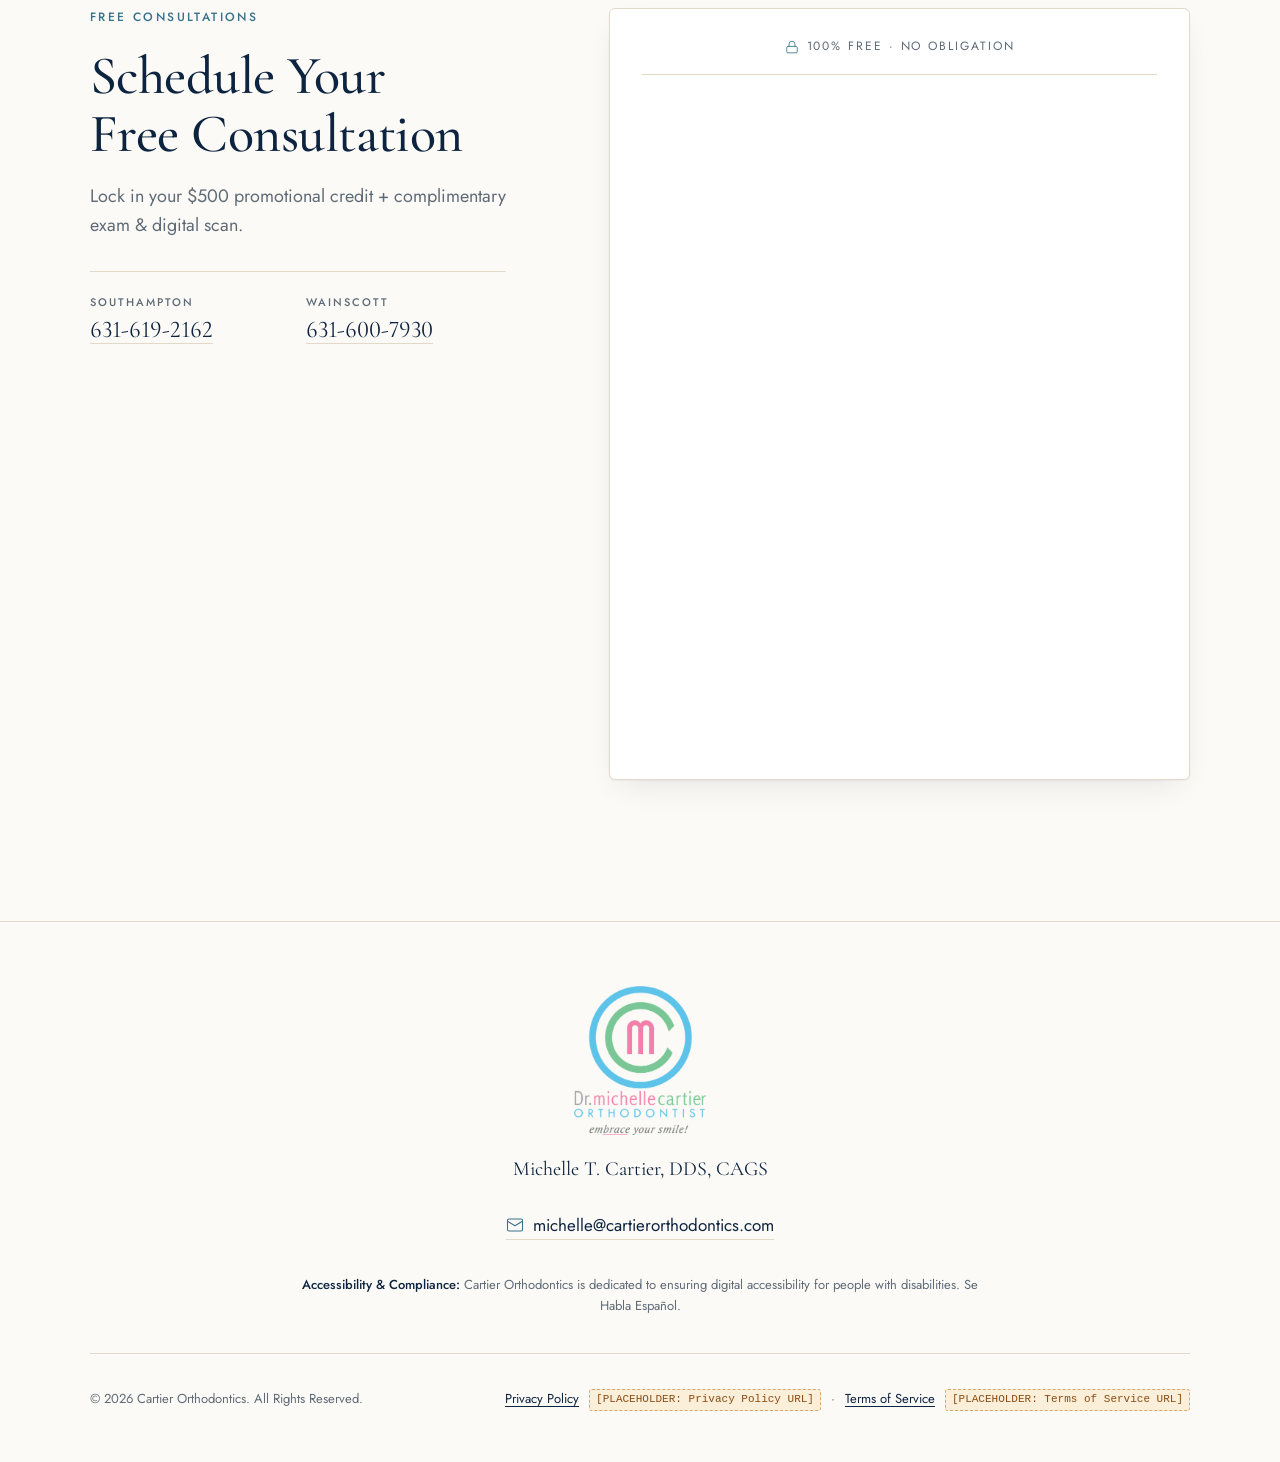
==== commit 22ba0e4d: "Show full review text in the reviews ticker - Replace the Read more toggles with the complete review" ====
--- a/index.html
+++ b/index.html
@@ -19,7 +19,7 @@
 <link rel="preload" as="image" href="assets/img/clinic-video-poster-1280.webp" type="image/webp">
 <link rel="preload" href="assets/fonts/cormorant-garamond-latin-wght-normal.woff2" as="font" type="font/woff2" crossorigin>
 <link rel="preload" href="assets/fonts/jost-latin-wght-normal.woff2" as="font" type="font/woff2" crossorigin>
-<link rel="stylesheet" href="assets/css/styles.css">
+<link rel="stylesheet" href="assets/css/styles.css?v=4">
 <script>document.documentElement.className += ' js';</script>
 
 <!-- ============================================================
@@ -401,12 +401,7 @@
     <div class="reviews" role="list" data-ticker-track>
       <article class="review" role="listitem">
         <h3>“Results are truly amazing on both my children”</h3>
-        <details class="more">
-          <summary><span>Read more</span><svg class="icon" aria-hidden="true"><use href="#i-plus"/></svg></summary>
-          <div class="more-body">
-            <p>“Dr. Cartier is a well qualified and passionate Orthodontist. She has attended top schools and is Board Certified, which few Orthodontists are. Being Board Certified indicates a willingness to go the extra mile to stay on top of all the latest procedures. Though education is very important, so is being committed to being the best that you can be in your field, and Dr. Cartier demonstrates this. Dr. Cartier has worked on both my children and the results are truly amazing. Dr. Cartier is clearly one of the most qualified and caring orthodontists, and I highly recommend her.”</p>
-          </div>
-        </details>
+        <p class="review-text">“Dr. Cartier is a well qualified and passionate Orthodontist. She has attended top schools and is Board Certified, which few Orthodontists are. Being Board Certified indicates a willingness to go the extra mile to stay on top of all the latest procedures. Though education is very important, so is being committed to being the best that you can be in your field, and Dr. Cartier demonstrates this. Dr. Cartier has worked on both my children and the results are truly amazing. Dr. Cartier is clearly one of the most qualified and caring orthodontists, and I highly recommend her.”</p>
         <footer>
           <strong>David M.</strong>
           <span>Parent of 2 Orthodontic Patients · Hamptons Resident</span>
@@ -415,12 +410,7 @@
 
       <article class="review" role="listitem">
         <h3>“No other orthodontist was even mentioned”</h3>
-        <details class="more">
-          <summary><span>Read more</span><svg class="icon" aria-hidden="true"><use href="#i-plus"/></svg></summary>
-          <div class="more-body">
-            <p>“As an adult I found myself needing braces. I inquired with friends to find a good orthodontist, and I received consistently positive recommendations for Dr. Michelle Cartier... in fact no other orthodontist was even mentioned. I scheduled a (free) consultation with her, after which I felt completely confident that she could correct the problems I was having. The results were fantastic. I am very happy I did it. The atmosphere of Dr. Cartier’s office is personable yet professional, and her effervescent personality made my orthodontic experience actually enjoyable. Since that time she has seen both of my children and given them beautiful smiles too.”</p>
-          </div>
-        </details>
+        <p class="review-text">“As an adult I found myself needing braces. I inquired with friends to find a good orthodontist, and I received consistently positive recommendations for Dr. Michelle Cartier... in fact no other orthodontist was even mentioned. I scheduled a (free) consultation with her, after which I felt completely confident that she could correct the problems I was having. The results were fantastic. I am very happy I did it. The atmosphere of Dr. Cartier’s office is personable yet professional, and her effervescent personality made my orthodontic experience actually enjoyable. Since that time she has seen both of my children and given them beautiful smiles too.”</p>
         <footer>
           <strong>Abigail S.</strong>
           <span>Adult Patient &amp; Parent of 2 · Southampton Patient</span>
@@ -429,12 +419,7 @@
 
       <article class="review" role="listitem">
         <h3>“Her individualized focus &amp; attention to detail”</h3>
-        <details class="more">
-          <summary><span>Read more</span><svg class="icon" aria-hidden="true"><use href="#i-plus"/></svg></summary>
-          <div class="more-body">
-            <p>“Dr. Michelle Cartier is approachable, passionate, and professional. Her individualized focus, attention to detail, and willingness to be available for questions or concerns have consistently characterized her style throughout my treatment. Dr. Cartier is a consummate professional, thorough in every regard and quick to reach out for collaboration with other professionals concerning my care when needed. Additionally, she is an absolute delight. Her positive and upbeat manner coupled with her skill has made my orthodontic journey both joyful and successful.”</p>
-          </div>
-        </details>
+        <p class="review-text">“Dr. Michelle Cartier is approachable, passionate, and professional. Her individualized focus, attention to detail, and willingness to be available for questions or concerns have consistently characterized her style throughout my treatment. Dr. Cartier is a consummate professional, thorough in every regard and quick to reach out for collaboration with other professionals concerning my care when needed. Additionally, she is an absolute delight. Her positive and upbeat manner coupled with her skill has made my orthodontic journey both joyful and successful.”</p>
         <footer>
           <strong>Jeanie W.</strong>
           <span>Adult Invisalign &amp; Orthodontic Patient · Wainscott Patient</span>
@@ -639,7 +624,7 @@
   <div class="book-dialog-body" data-dialog-frame></div>
 </dialog>
 
-<script src="assets/js/main.js" defer></script>
+<script src="assets/js/main.js?v=4" defer></script>
 <!-- SmileHub form embed script: same file the existing page loads (handles iframe sizing and passes URL parameters to the form). -->
 <script src="https://link.smilehub.io/js/form_embed.js" id="smilehub-form-embed" async></script>
 </body>
--- a/assets/css/styles.css
+++ b/assets/css/styles.css
@@ -75,6 +75,7 @@
 }
 
 img { display: block; max-width: 100%; height: auto; }
+video, iframe { max-width: 100%; }
 a { color: inherit; }
 ul, ol, dl, dd, figure, address { margin: 0; padding: 0; font-style: normal; }
 ul { list-style: none; }
@@ -317,7 +318,7 @@
 .pull-quote { font-style: italic; font-size: clamp(2rem, 4vw, 3.125rem); line-height: 1.1; max-width: 16ch; }
 /* Reviews: a static row by default; main.js turns it into a slow ticker. */
 .ticker { max-width: 1180px; margin: clamp(48px, 6vw, 80px) auto 0; padding-inline: var(--gutter); }
-.reviews { display: grid; gap: 16px; align-items: start; }
+.reviews { display: grid; gap: 16px; align-items: stretch; }
 .review {
   background: var(--white); border: 1px solid var(--line); border-radius: var(--radius);
   padding: 28px 24px 24px; display: flex; flex-direction: column;
@@ -328,10 +329,10 @@
   mask-image: linear-gradient(to right, transparent, #000 7%, #000 93%, transparent);
 }
 .is-ticker .reviews {
-  display: flex; gap: 0; width: max-content; align-items: flex-start;
+  display: flex; gap: 0; width: max-content; align-items: stretch;
   animation: ticker var(--ticker-duration, 60s) linear infinite; will-change: transform;
 }
-.is-ticker .review { flex: none; width: min(400px, 80vw); margin-right: 24px; }
+.is-ticker .review { flex: none; width: min(440px, 84vw); margin-right: 24px; }
 .is-ticker:hover .reviews,
 .is-ticker:focus-within .reviews,
 .is-ticker.is-paused .reviews { animation-play-state: paused; }
@@ -346,10 +347,9 @@
 .ticker-toggle:hover { color: var(--navy); }
 .ticker-toggle .icon { width: .875rem; height: .875rem; color: var(--accent); }
 .review h3 { font-style: italic; font-size: 1.625rem; line-height: 1.18; }
-.review .more-body p { color: var(--muted); }
-.review footer { display: flex; flex-direction: column; gap: 2px; padding-top: 18px; border-top: 1px solid var(--line); }
-.review .more + footer { border-top: 0; padding-top: 6px; }
-.review .more:not([open]) { border-bottom: 1px solid var(--line); margin-bottom: 12px; }
+.review-text { margin-top: 16px; font-size: .9375rem; line-height: 1.65; color: var(--muted); }
+.review footer { display: flex; flex-direction: column; gap: 2px; margin-top: auto; }
+.review footer::before { content: ""; display: block; height: 1px; background: var(--line); margin-block: 22px 16px; }
 .review footer strong { font-weight: 500; letter-spacing: .04em; }
 .review footer span { font-size: .8125rem; color: var(--muted); }
 
